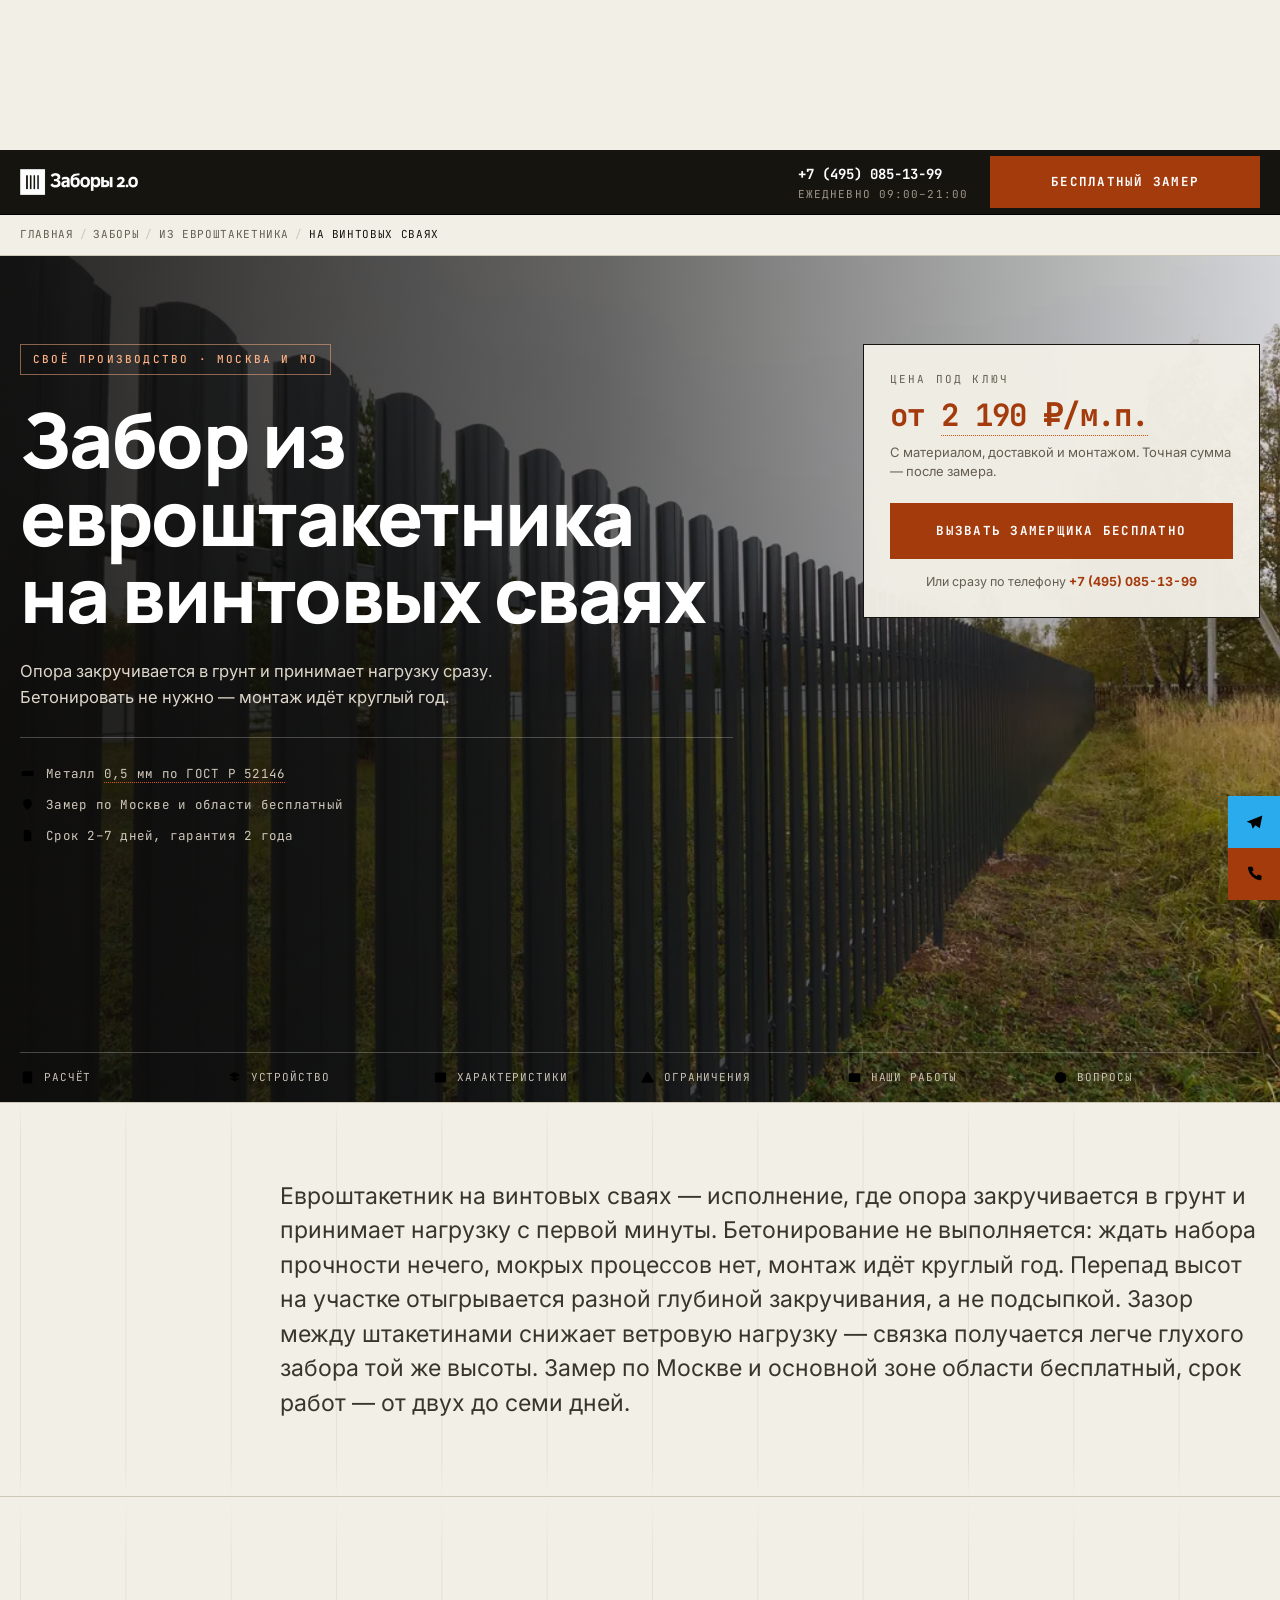
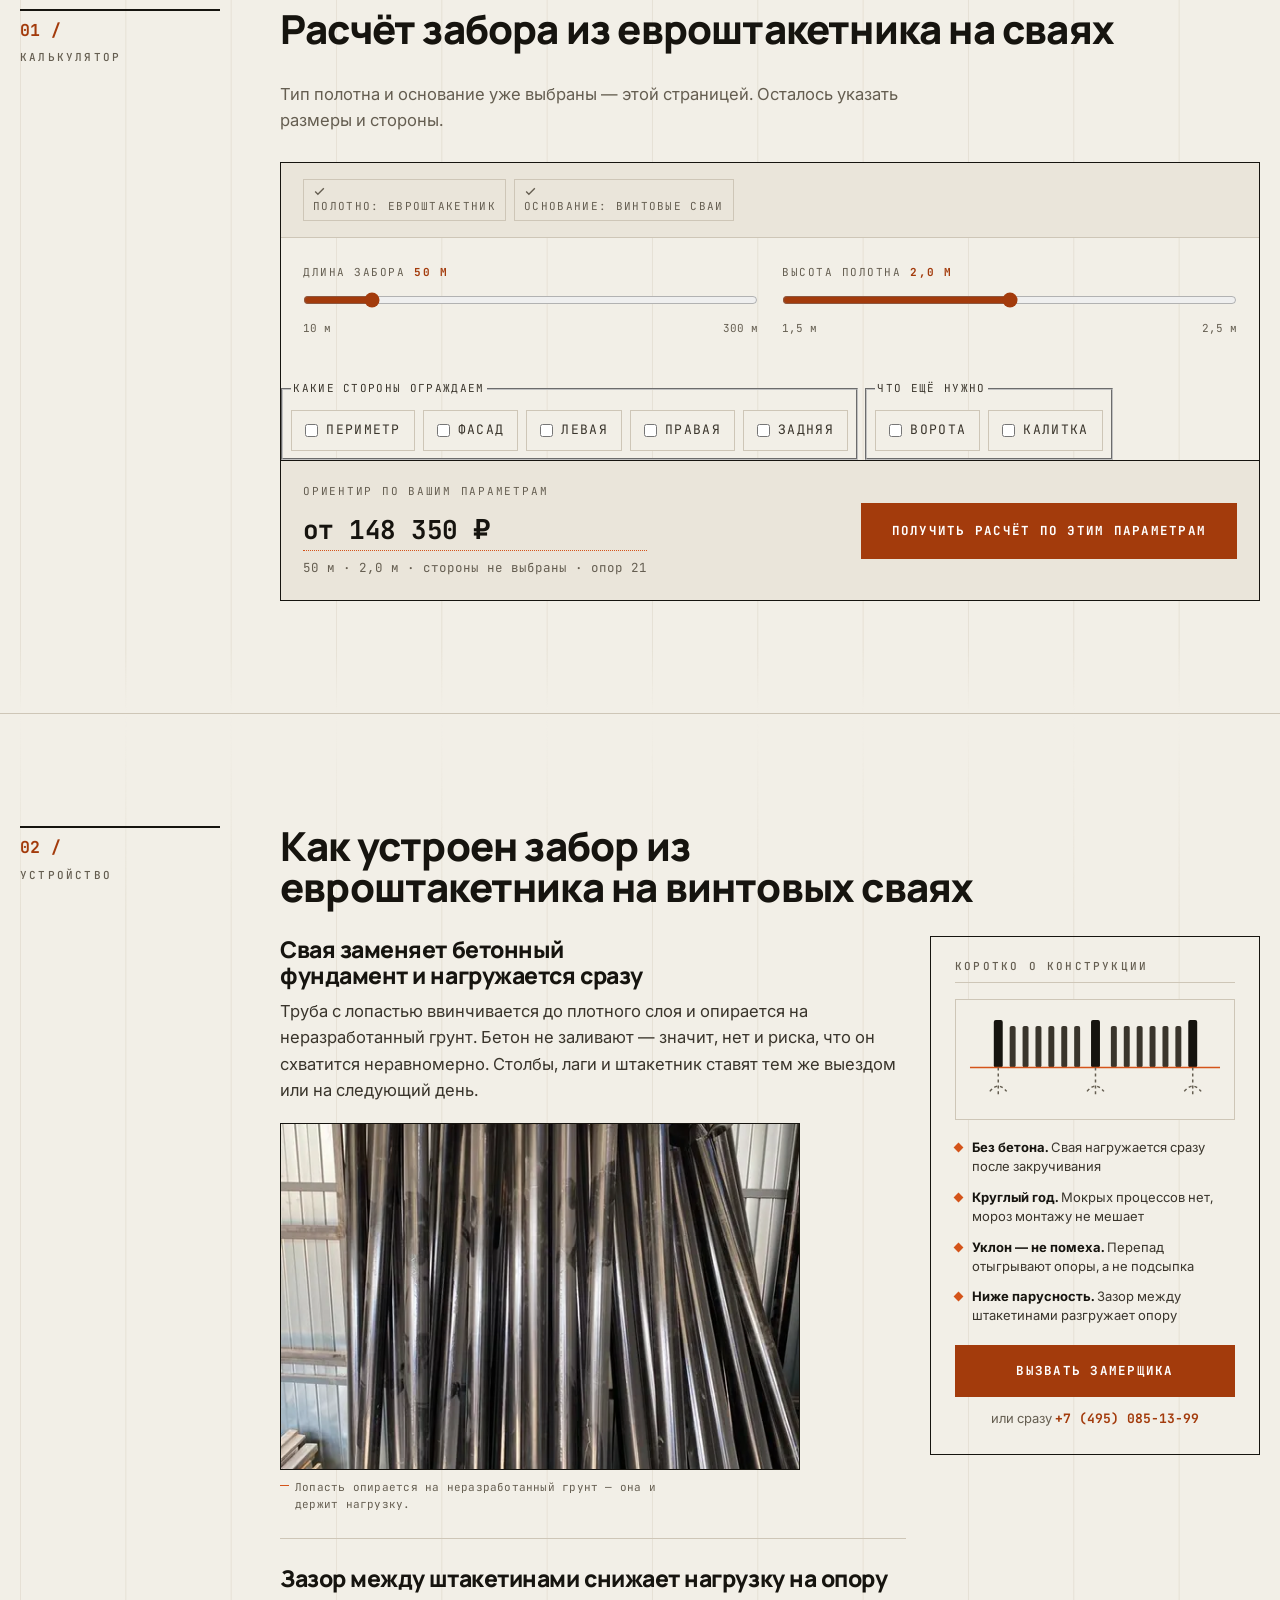
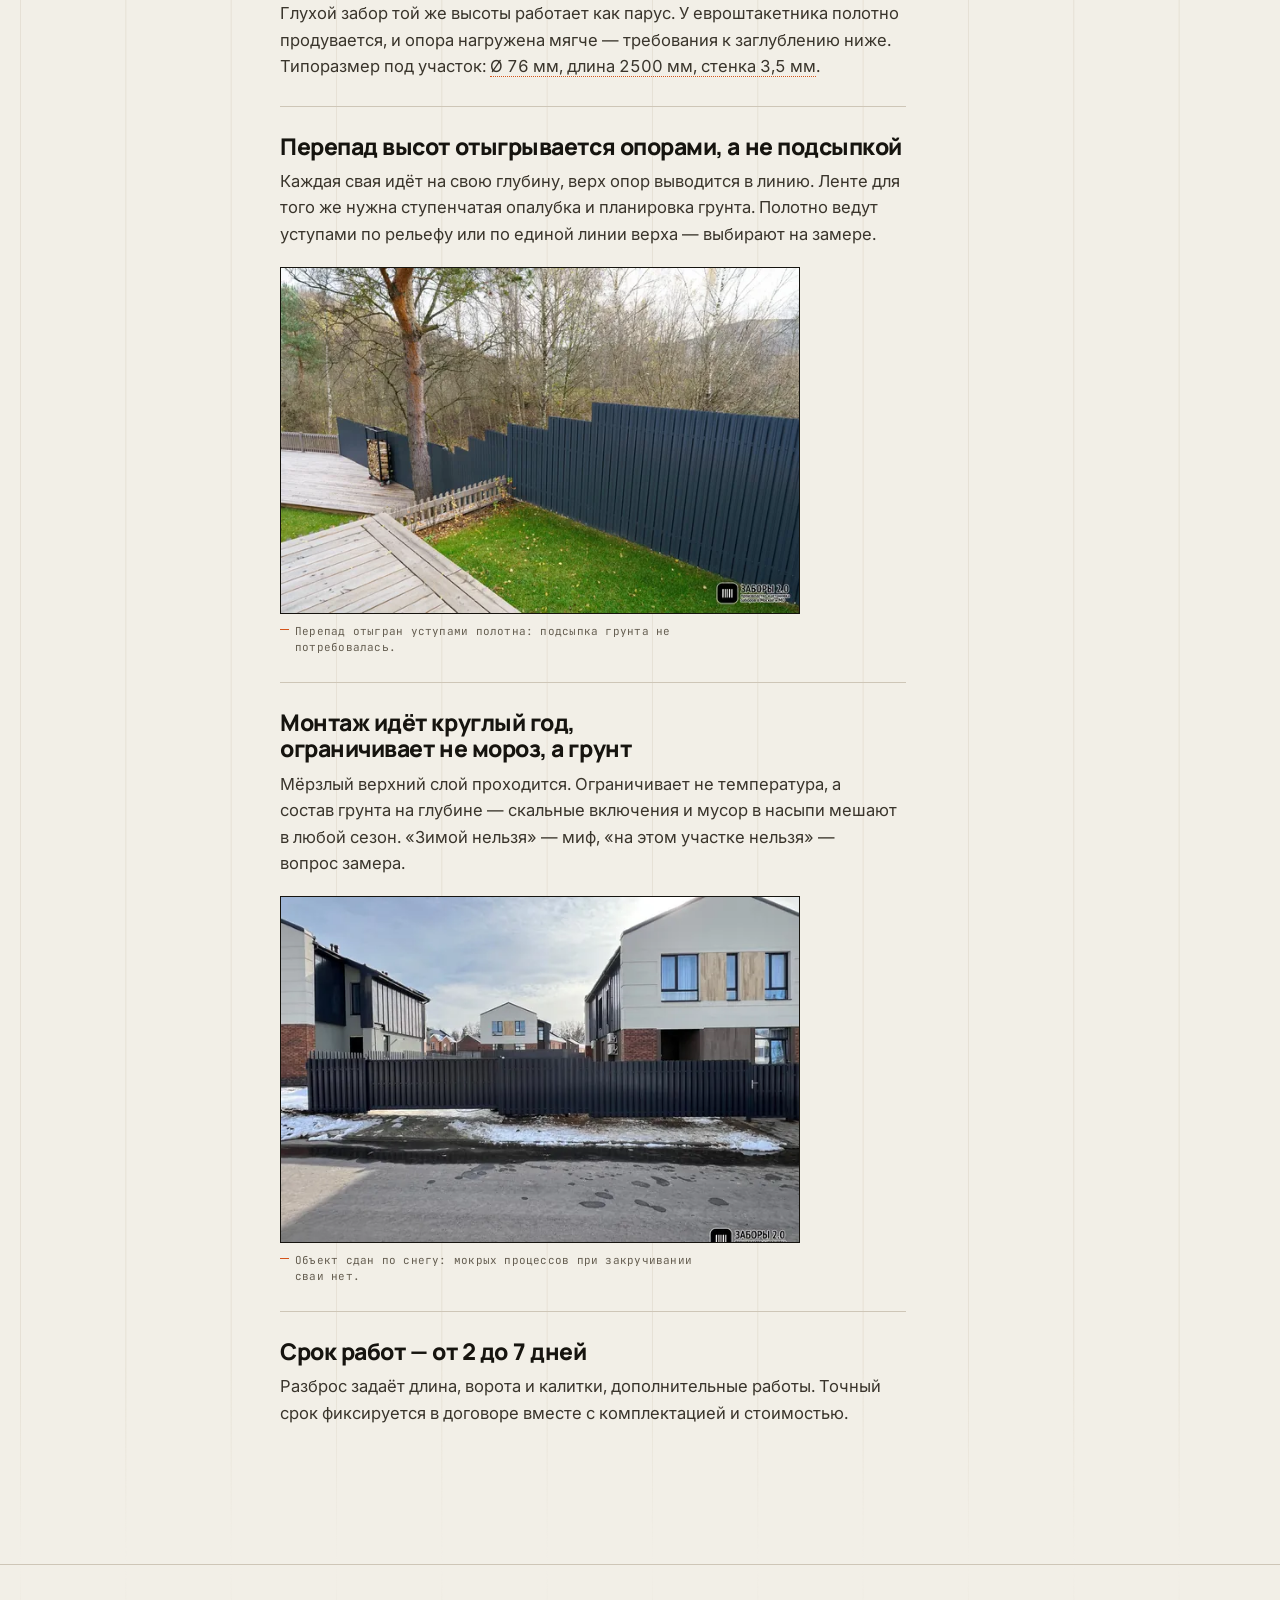
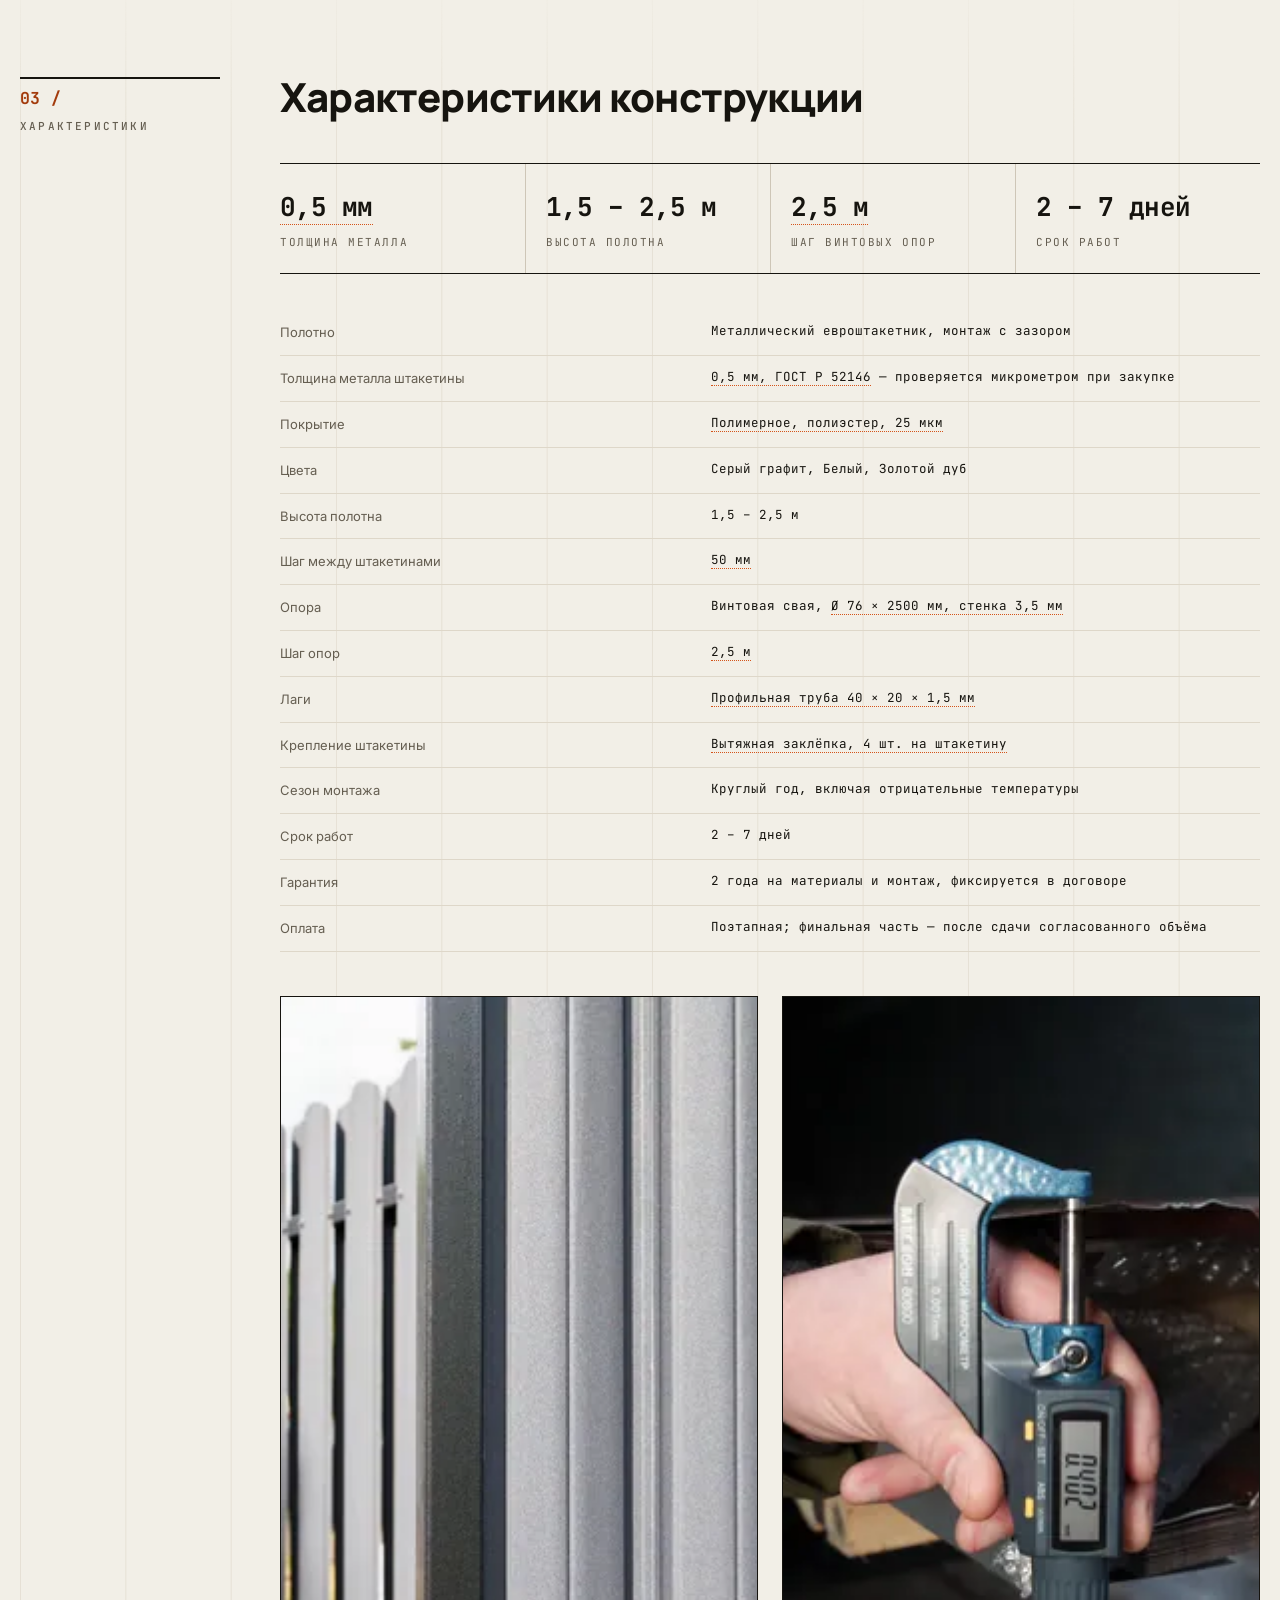
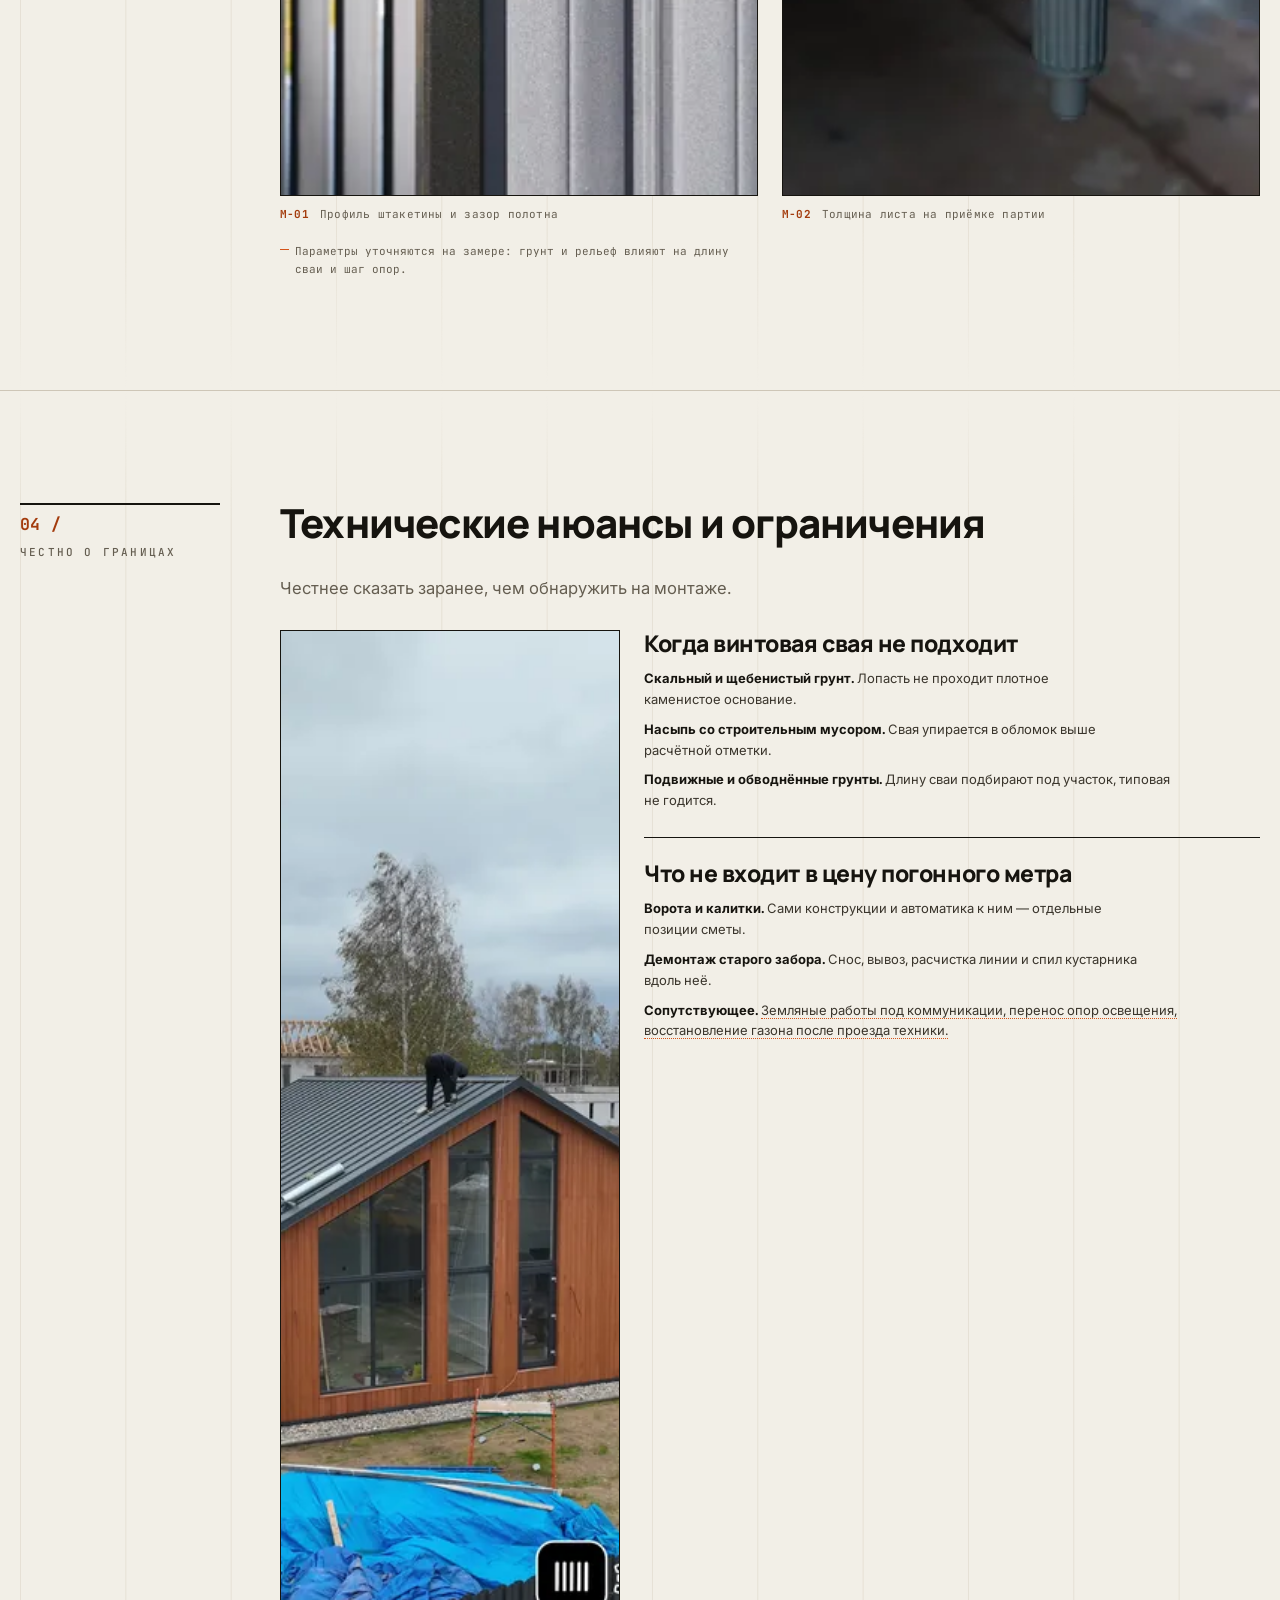
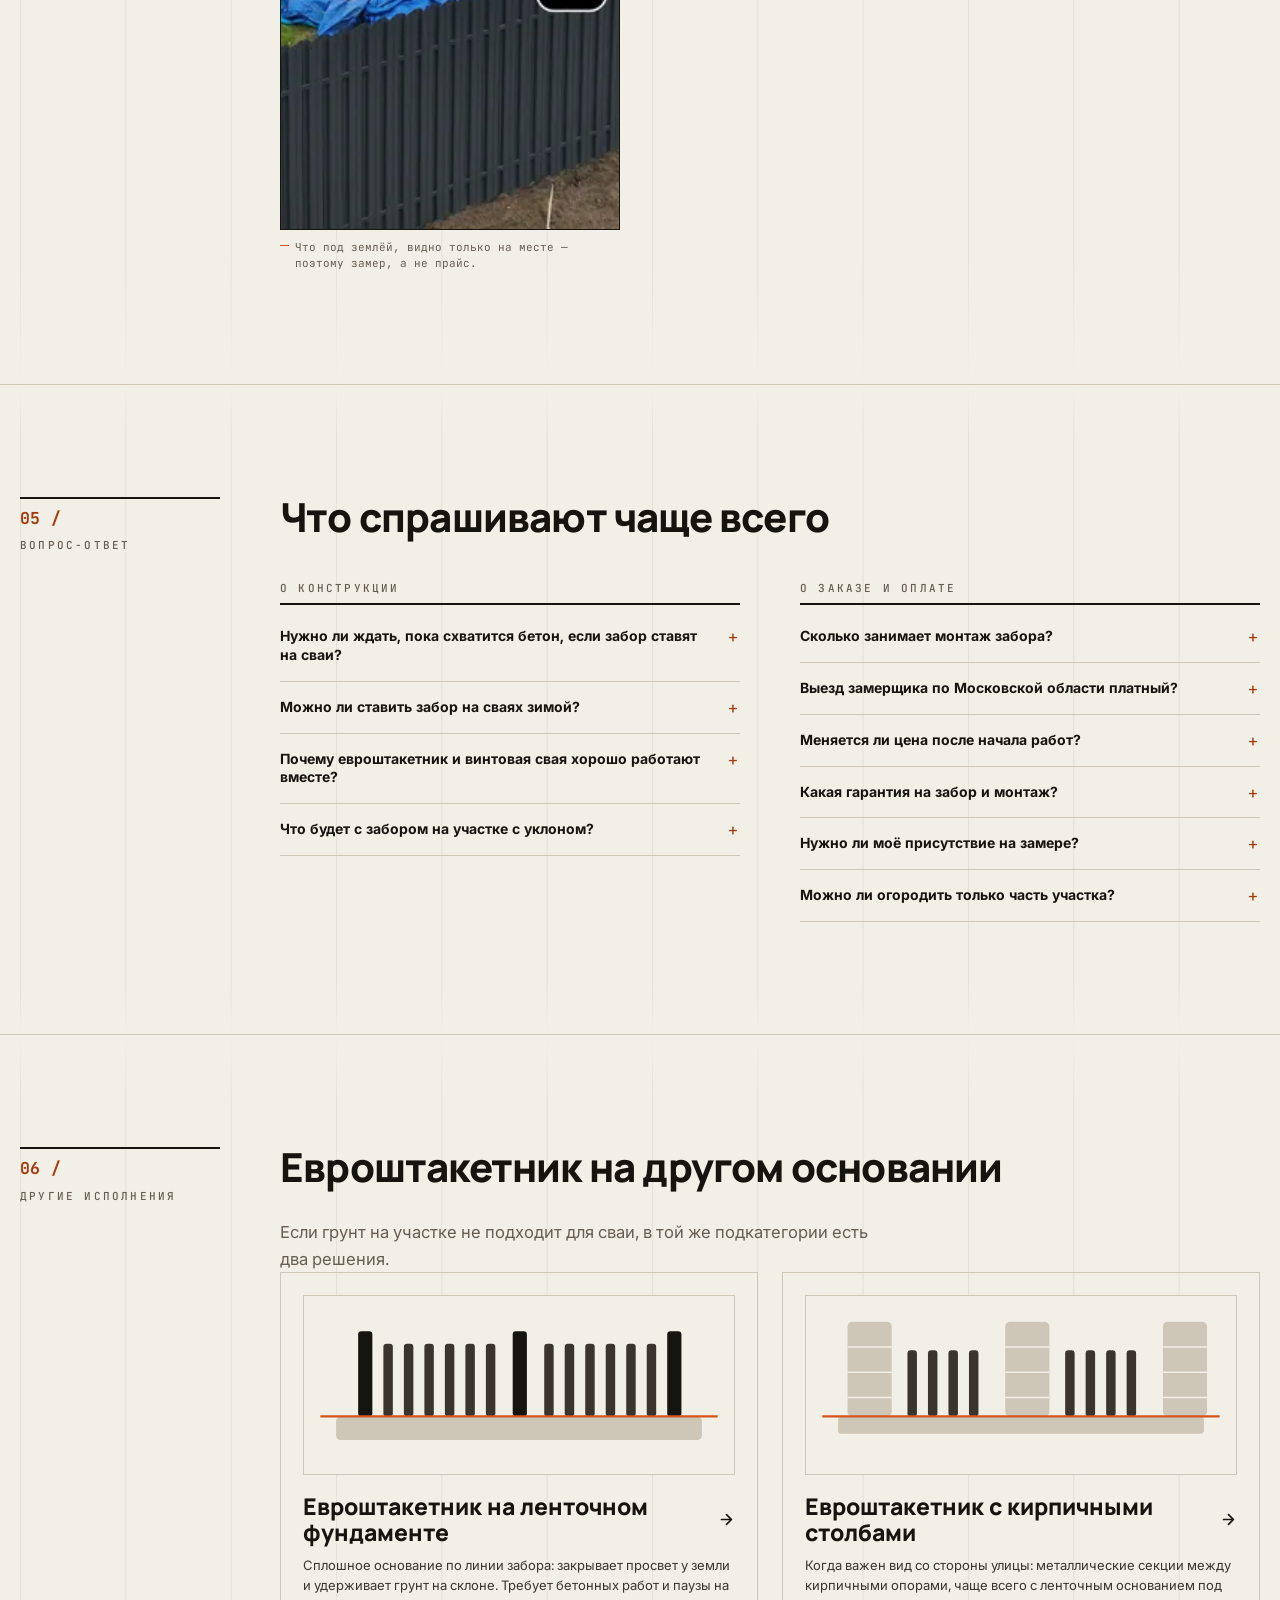
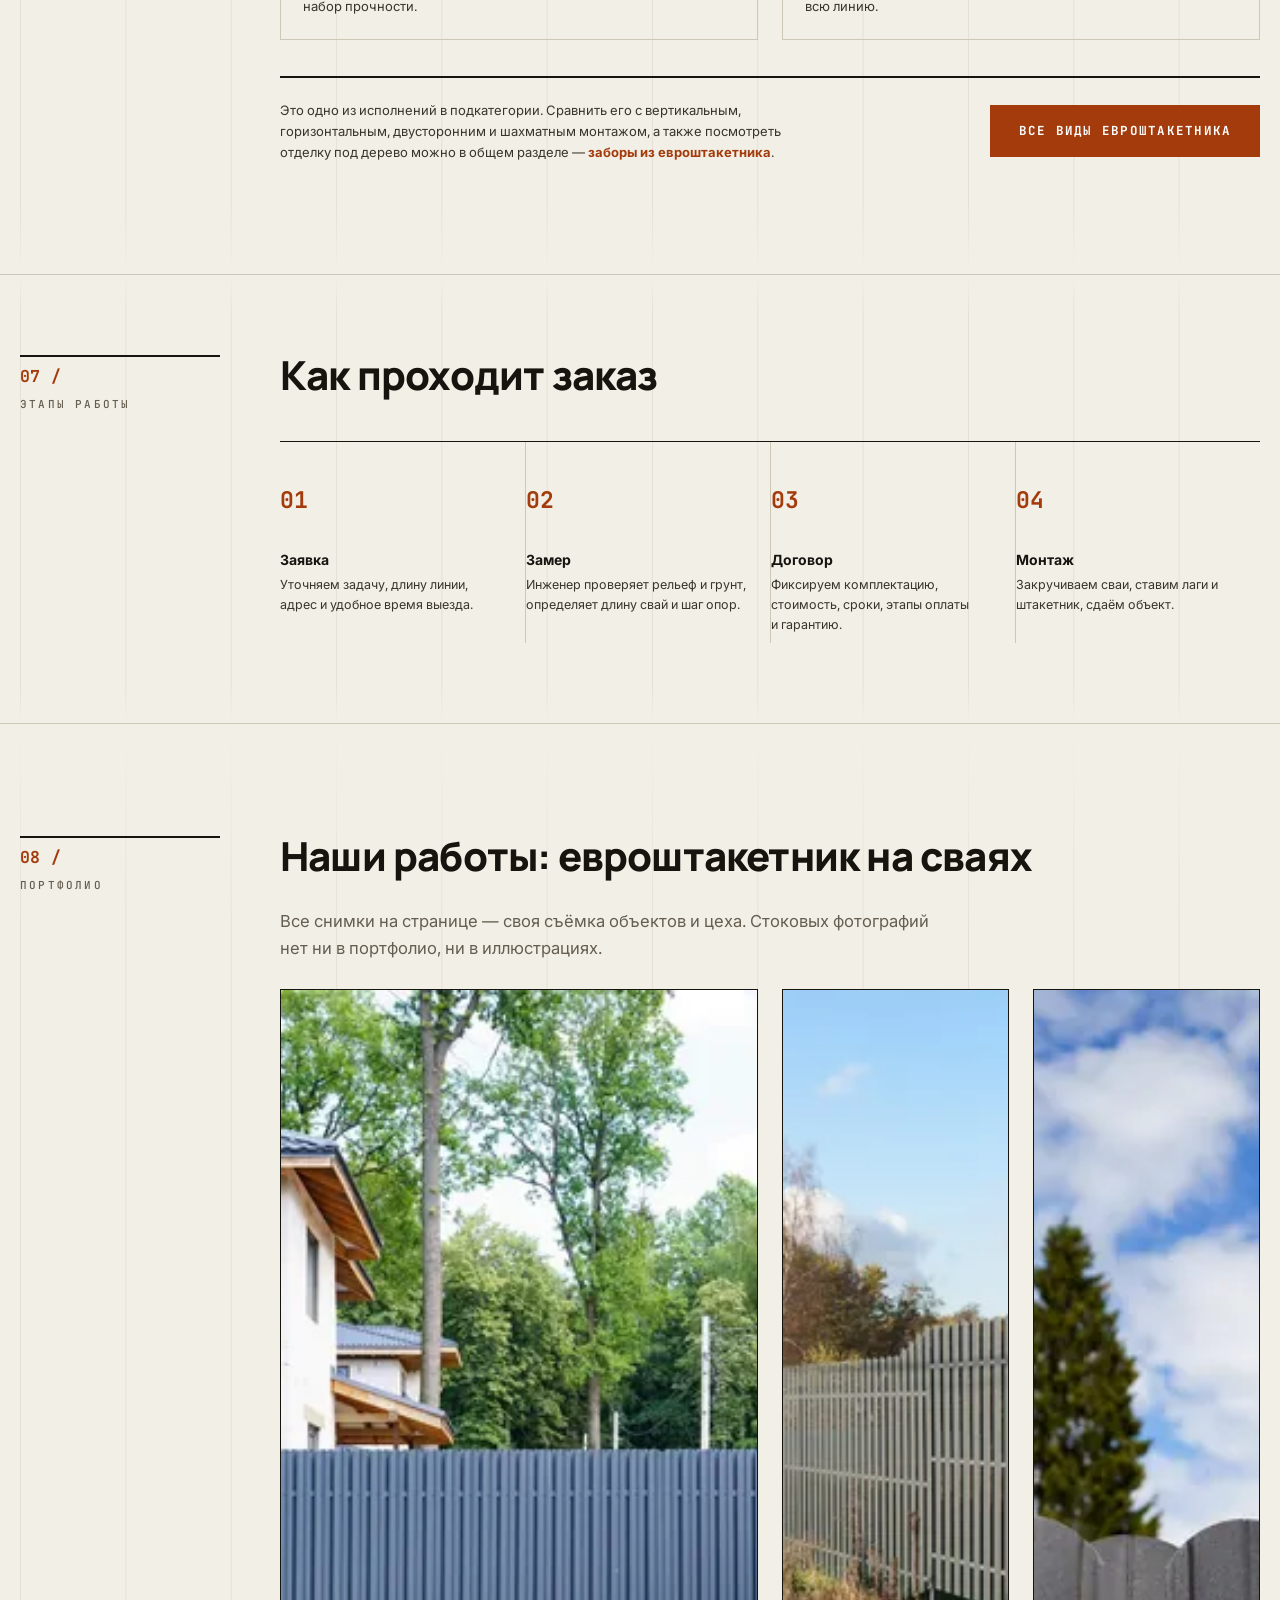
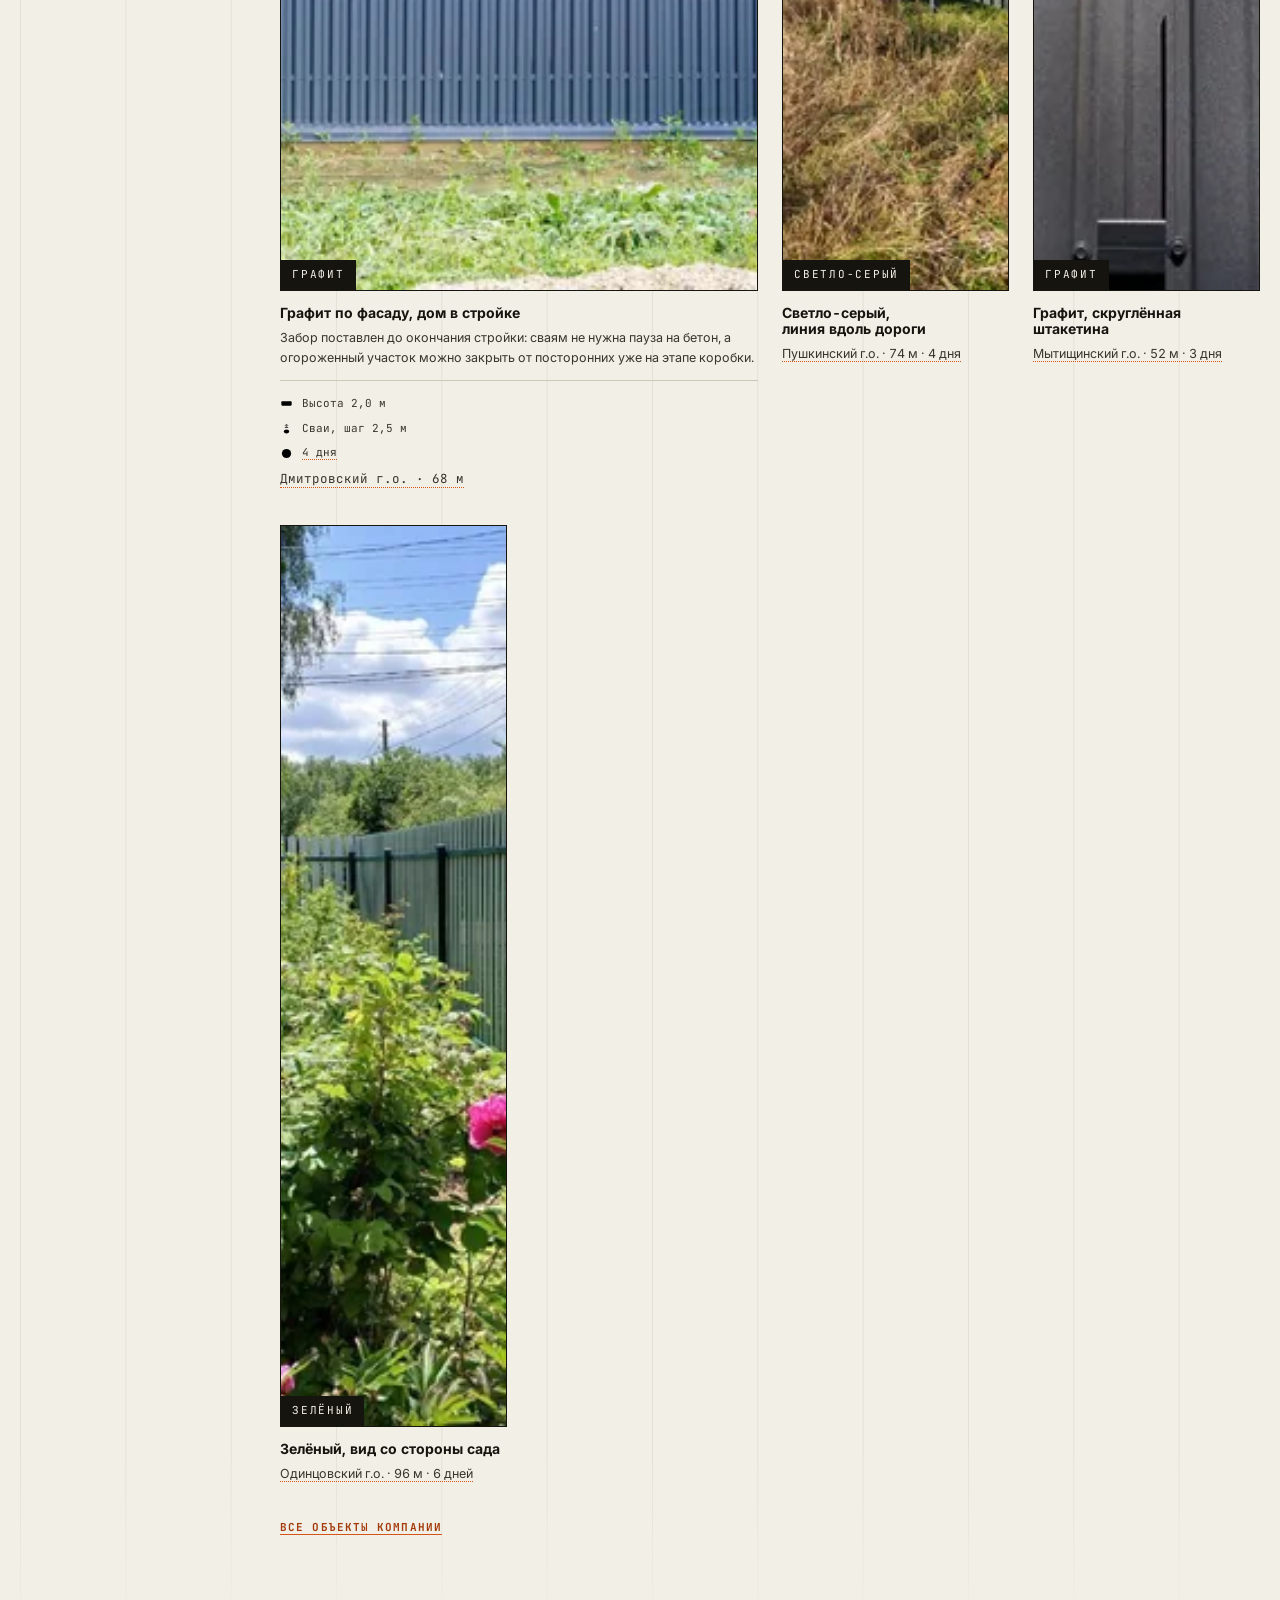
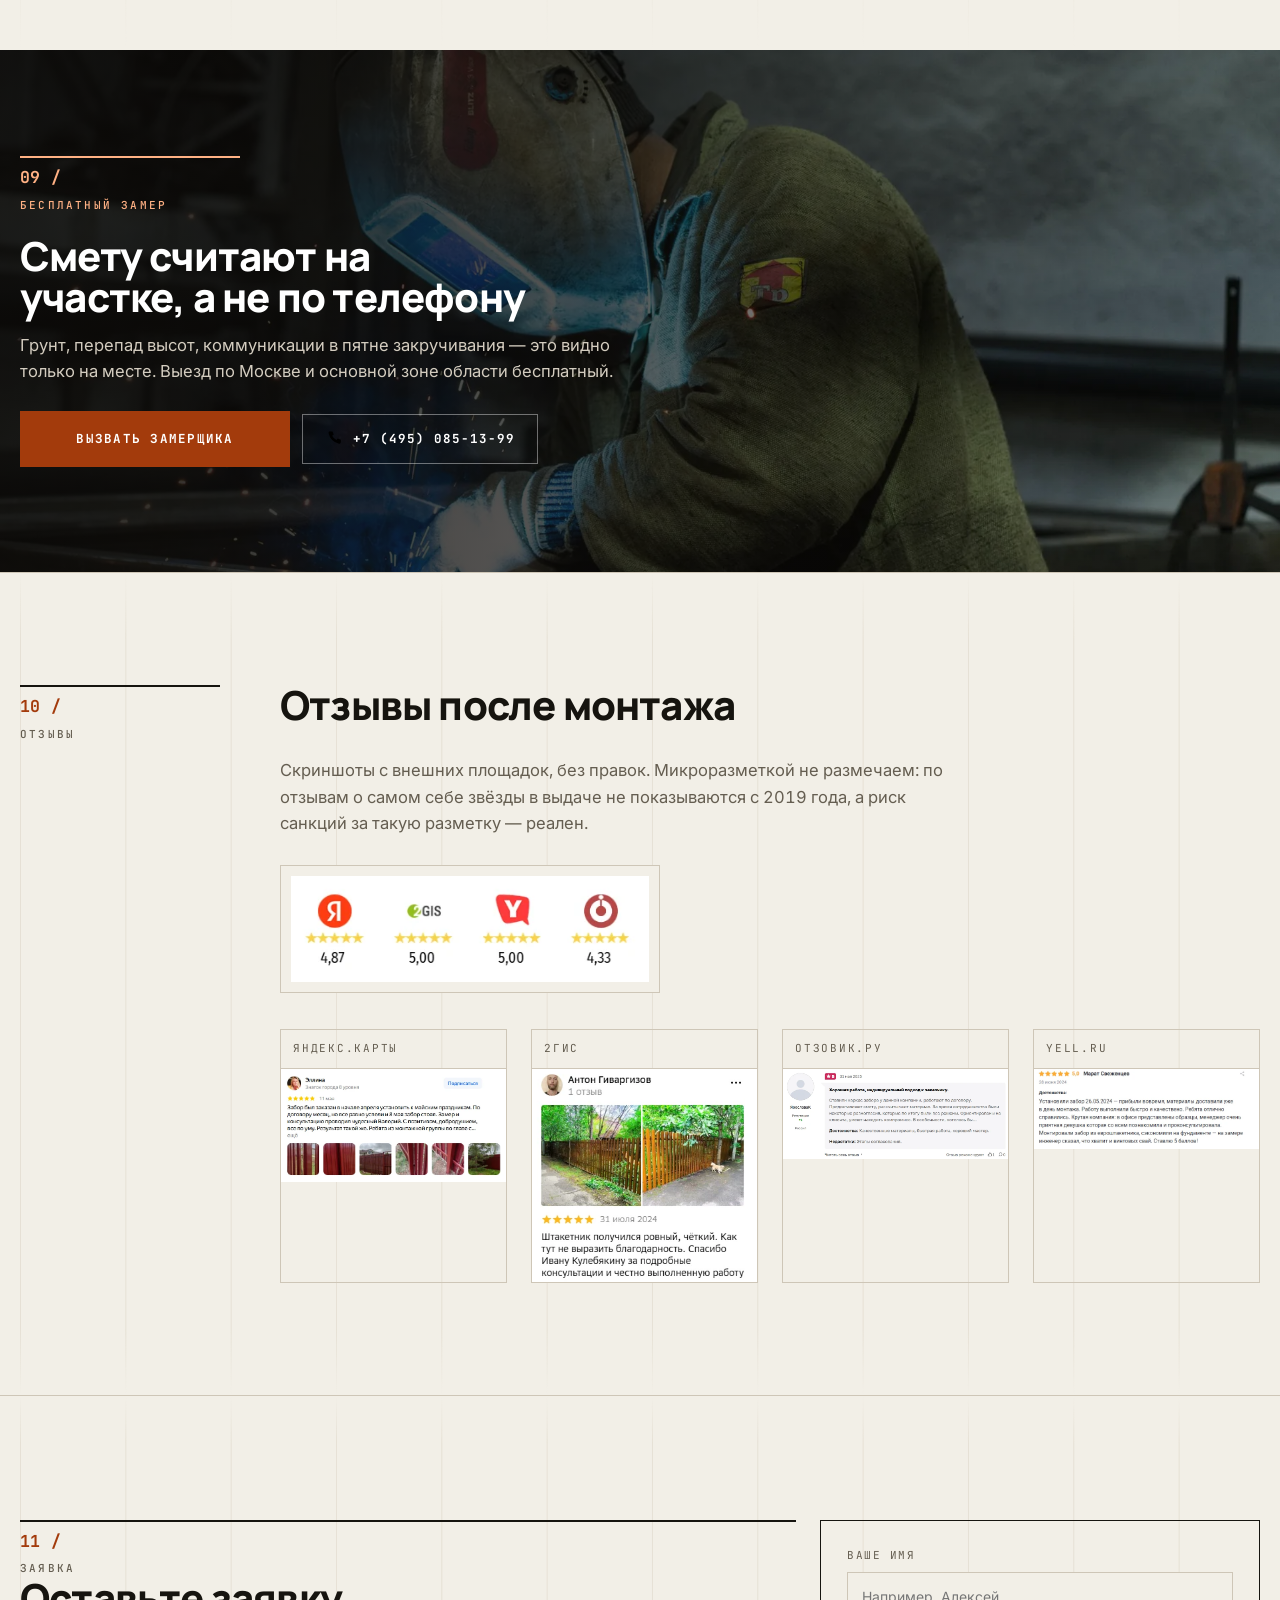
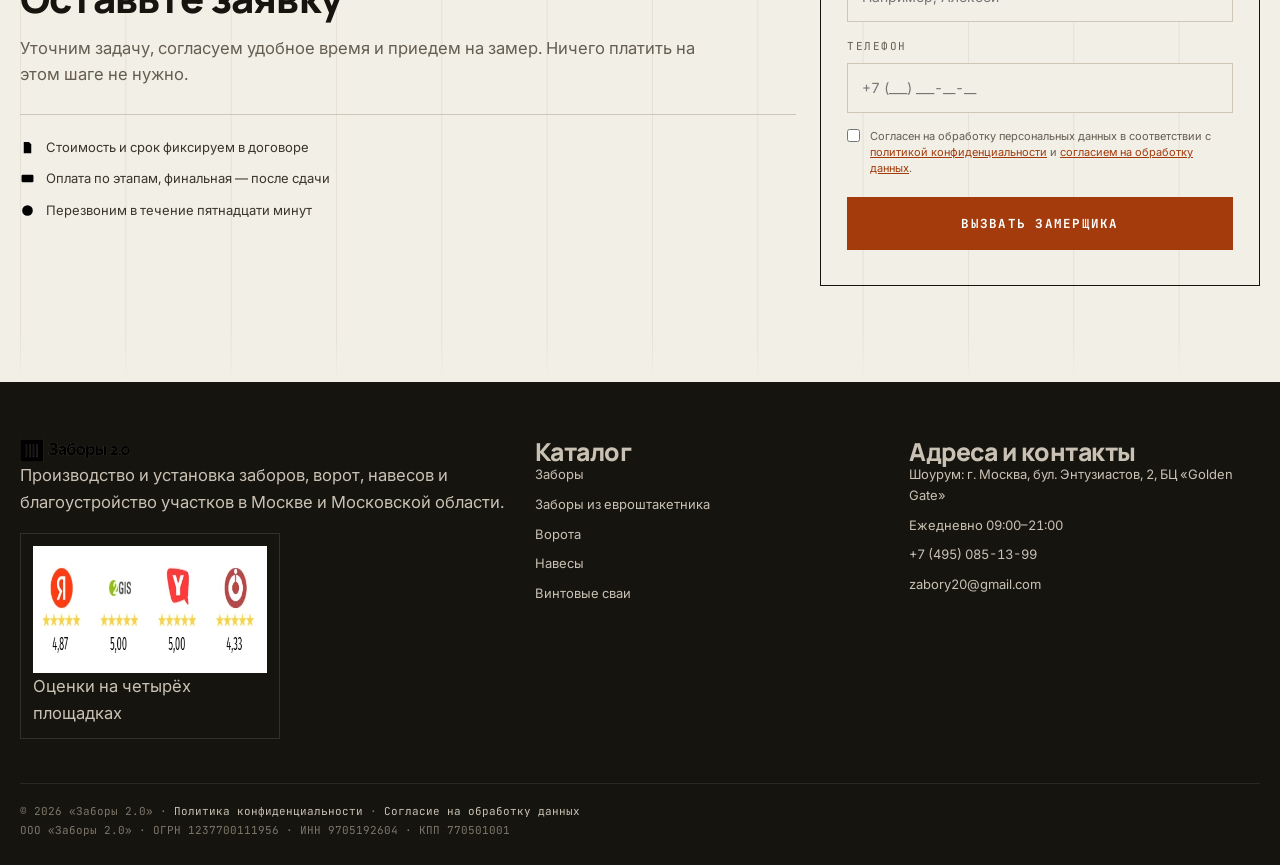
==== zabory/evroshtaketnik/na-vintovyh-svayah-cherteg/index.html @ 337eb3df "Три направления оформления вместо одного Разбор показал: страница чистая, но не спроектированная. Тр" ====
<!DOCTYPE html>
<html lang="ru">
<head>
<meta charset="utf-8"/>
<meta name="viewport" content="width=device-width, initial-scale=1.0"/>
<meta name="robots" content="noindex, nofollow"/>

<!-- Сигнальная когерентность: title / H1 / URL / первый абзац говорят об одном -->
<title>cherteg · Забор из евроштакетника на винтовых сваях под ключ в Москве и МО | Заборы 2.0</title>
<meta name="description" content="Забор из евроштакетника на винтовых сваях под ключ в Москве и Московской области: свая заменяет бетонный фундамент, монтаж круглый год, срок 2–7 дней. Бесплатный замер, гарантия 2 года в договоре."/>
<link rel="canonical" href="https://zabory20.ru/zabory/evroshtaketnik/na-vintovyh-svayah/"/>

<meta property="og:type" content="website"/>
<meta property="og:site_name" content="Заборы 2.0"/>
<meta property="og:locale" content="ru_RU"/>
<meta property="og:title" content="Забор из евроштакетника на винтовых сваях под ключ в Москве и МО"/>
<meta property="og:description" content="Свая заменяет бетонный фундамент: без мокрых процессов, без ожидания прочности, монтаж круглый год. Срок 2–7 дней, гарантия 2 года в договоре."/>
<meta property="og:url" content="https://zabory20.ru/zabory/evroshtaketnik/na-vintovyh-svayah/"/>
<meta property="og:image" content="https://zabory20.ru/img/evroshtaketnik-svai/og.jpg"/>
<meta property="og:image:width" content="1200"/>
<meta property="og:image:height" content="630"/>
<meta name="twitter:card" content="summary_large_image"/>

<link rel="icon" href="data:image/svg+xml,%3Csvg xmlns='http://www.w3.org/2000/svg' viewBox='0 0 32 32'%3E%3Crect width='32' height='32' rx='7' fill='%2317191c'/%3E%3Cg fill='%23e8621c'%3E%3Crect x='6' y='8' width='4' height='18' rx='1.4'/%3E%3Crect x='14' y='8' width='4' height='18' rx='1.4'/%3E%3Crect x='22' y='8' width='4' height='18' rx='1.4'/%3E%3C/g%3E%3C/svg%3E"/>

<link rel="preload" as="image" href="../../../img/evroshtaketnik-svai/hero-1800.webp" media="(min-width:1440px)"/>
<link rel="preload" as="image" href="../../../img/evroshtaketnik-svai/hero-1200.webp" media="(min-width:760px) and (max-width:1439px)"/>
<link rel="preload" as="image" href="../../../img/evroshtaketnik-svai/hero-800.webp" media="(max-width:759px)"/>
<link rel="preload" as="font" type="font/woff2" crossorigin href="../../../fonts/inter-var-cyrillic.woff2"/>
<link rel="preload" as="font" type="font/woff2" crossorigin href="../../../fonts/inter-var-latin.woff2"/>
<link rel="preload" as="font" type="font/woff2" crossorigin href="../../../fonts/manrope-var-cyrillic.woff2"/>
<link rel="preload" as="font" type="font/woff2" crossorigin href="../../../fonts/manrope-var-latin.woff2"/>
<link rel="preload" as="font" type="font/woff2" crossorigin href="../../../fonts/manrope-var-dopolnenie.woff2"/>

<script type="application/ld+json">
{
  "@context": "https://schema.org",
  "@type": "BreadcrumbList",
  "itemListElement": [
    { "@type": "ListItem", "position": 1, "name": "Главная", "item": "https://zabory20.ru/" },
    { "@type": "ListItem", "position": 2, "name": "Заборы", "item": "https://zabory20.ru/zabory/" },
    { "@type": "ListItem", "position": 3, "name": "Заборы из евроштакетника", "item": "https://zabory20.ru/zabory/evroshtaketnik/" },
    { "@type": "ListItem", "position": 4, "name": "На винтовых сваях", "item": "https://zabory20.ru/zabory/evroshtaketnik/na-vintovyh-svayah/" }
  ]
}
</script>

<script type="application/ld+json">
{
  "@context": "https://schema.org",
  "@type": "Service",
  "serviceType": "Монтаж забора из евроштакетника на винтовых сваях",
  "name": "Забор из евроштакетника на винтовых сваях под ключ",
  "description": "Производство и монтаж забора из металлического евроштакетника на винтовых сваях в Москве и Московской области. Свая заменяет бетонный фундамент, монтаж возможен круглый год.",
  "provider": {
    "@type": "Organization",
    "name": "ООО «Заборы 2.0»",
    "url": "https://zabory20.ru/",
    "telephone": "+7 (495) 085-13-99",
    "address": {
      "@type": "PostalAddress",
      "streetAddress": "бул. Энтузиастов, 2, БЦ «Golden Gate»",
      "addressLocality": "Москва",
      "addressCountry": "RU"
    }
  },
  "areaServed": [
    { "@type": "City", "name": "Москва" },
    { "@type": "AdministrativeArea", "name": "Московская область" }
  ]
}
</script>

<script type="application/ld+json">
{
  "@context": "https://schema.org",
  "@type": "FAQPage",
  "mainEntity": [
    { "@type": "Question", "name": "Нужно ли ждать, пока схватится бетон, если забор ставят на сваи?",
      "acceptedAnswer": { "@type": "Answer", "text": "Нет. Свая принимает нагрузку сразу после закручивания — бетонирование не выполняется, ждать набора прочности нечего. Столбы, лаги и штакетник монтируют в тот же выезд или на следующий день." } },
    { "@type": "Question", "name": "Можно ли ставить забор на сваях зимой?",
      "acceptedAnswer": { "@type": "Answer", "text": "Да. Закручивание сваи не требует мокрых процессов, поэтому работы идут и при отрицательной температуре. Мёрзлый слой грунта проходится, ограничением является не мороз, а состав грунта на глубине закручивания." } },
    { "@type": "Question", "name": "Почему евроштакетник и винтовая свая хорошо работают вместе?",
      "acceptedAnswer": { "@type": "Answer", "text": "Между штакетинами есть зазор, поэтому полотно продувается и ветровая нагрузка на опору заметно ниже, чем у глухого забора той же высоты. Опора работает в более лёгком режиме, а значит требования к её заглублению мягче." } },
    { "@type": "Question", "name": "Что будет с забором на участке с уклоном?",
      "acceptedAnswer": { "@type": "Answer", "text": "Свая закручивается на разную глубину, поэтому перепад отыгрывается опорами, а не подсыпкой и не ступенчатым бетонным основанием. Полотно ведут либо уступами по рельефу, либо по единой линии верха — вариант выбирают на замере." } },
    { "@type": "Question", "name": "Сколько занимает монтаж забора?",
      "acceptedAnswer": { "@type": "Answer", "text": "Обычно от 2 до 7 дней — срок зависит от длины, типа основания, ворот и дополнительных работ. Точный срок фиксируем после замера." } },
    { "@type": "Question", "name": "Меняется ли цена после начала работ?",
      "acceptedAnswer": { "@type": "Answer", "text": "После замера и согласования комплектации стоимость фиксируется в смете и договоре. Дополнительные работы выполняем только после согласования." } },
    { "@type": "Question", "name": "Какая гарантия на забор и монтаж?",
      "acceptedAnswer": { "@type": "Answer", "text": "Гарантия — 2 года на материалы и монтаж. Условия гарантии фиксируются в договоре." } },
    { "@type": "Question", "name": "Выезд замерщика по Московской области платный?",
      "acceptedAnswer": { "@type": "Answer", "text": "Замер по Москве и основной зоне выезда по Московской области — бесплатный. Для удалённых адресов условия согласуем заранее." } },
    { "@type": "Question", "name": "Нужно ли моё присутствие на замере?",
      "acceptedAnswer": { "@type": "Answer", "text": "Желательно: на месте решаются вопросы, которые по телефону не решить — где будут ворота и калитка, как вести полотно по уклону, где проходят коммуникации. Если приехать не получается, работаем по вашим отметкам и согласуем схему до начала работ." } },
    { "@type": "Question", "name": "Можно ли огородить только часть участка?",
      "acceptedAnswer": { "@type": "Answer", "text": "Да. Считается любая комбинация сторон — только фасад, фасад с одной боковой, любая часть периметра. Остальные стороны можно доделать позже: опоры и полотно те же, стык будет незаметен." } }
  ]
}
</script>

<style>/* ═══════════════════════════════════════════════════════════════════════
   НАПРАВЛЕНИЕ А — «ЧЕРТЁЖ»

   Страница как рабочий чертёж, доведённый до конца, а не намёком.

   Что здесь решено иначе, чем было:
   · Шесть ступеней кегля вместо тридцати четырёх. Подзаголовок 21 px
     против абзаца 16,5 — разница видна, а не угадывается по жирности.
   · Ноль скруглений и ноль подложек. Структуру держат волосяные линии,
     как на чертеже. Карточек нет ни одной.
   · Полей у листа два: маргиналия с номером и основное поле. Заголовки
     и содержимое стоят на РАЗНЫХ краях — глазу есть за что зацепиться.
   · Врезка прилипает к экрану, поэтому правая колонка не пустует.
   · Фон один на всю страницу. Разделяют не заливки, а линейки с номером.
   ═══════════════════════════════════════════════════════════════════ */

/* ── шрифты те же, что и были ─────────────────────────────────────── */
@font-face{font-family:Inter;font-style:normal;font-weight:400 800;font-display:swap;
  src:url('../../../fonts/inter-var-cyrillic.woff2') format('woff2');unicode-range:U+0301,U+0400-045F,U+0490-0491,U+04B0-04B1,U+2116}
@font-face{font-family:Inter;font-style:normal;font-weight:400 800;font-display:swap;
  src:url('../../../fonts/inter-var-latin.woff2') format('woff2');unicode-range:U+0000-00FF,U+0131,U+0152-0153,U+02BB-02BC,U+02C6,U+02DA,U+02DC,U+0304,U+0308,U+0329,U+2000-206F,U+20AC,U+2122,U+2191,U+2193,U+2212,U+2215,U+FEFF,U+FFFD}
@font-face{font-family:Inter;font-style:normal;font-weight:400 800;font-display:swap;
  src:url('../../../fonts/inter-var-dopolnenie.woff2') format('woff2');unicode-range:U+20BD}
@font-face{font-family:Manrope;font-style:normal;font-weight:700 800;font-display:swap;
  src:url('../../../fonts/manrope-var-cyrillic.woff2') format('woff2');unicode-range:U+0301,U+0400-045F,U+0490-0491,U+04B0-04B1,U+2116}
@font-face{font-family:Manrope;font-style:normal;font-weight:700 800;font-display:swap;
  src:url('../../../fonts/manrope-var-latin.woff2') format('woff2');unicode-range:U+0000-00FF,U+0131,U+0152-0153,U+02BB-02BC,U+02C6,U+02DA,U+02DC,U+0304,U+0308,U+0329,U+2000-206F,U+20AC,U+2122,U+2191,U+2193,U+2212,U+2215,U+FEFF,U+FFFD}
@font-face{font-family:Manrope;font-style:normal;font-weight:700 800;font-display:swap;
  src:url('../../../fonts/manrope-var-dopolnenie.woff2') format('woff2');unicode-range:U+20BD}
@font-face{font-family:'JetBrains Mono';font-style:normal;font-weight:400 700;font-display:swap;
  src:url('../../../fonts/jetbrainsmono-var-cyrillic.woff2') format('woff2');unicode-range:U+0301,U+0400-045F,U+0490-0491,U+04B0-04B1,U+2116}
@font-face{font-family:'JetBrains Mono';font-style:normal;font-weight:400 700;font-display:swap;
  src:url('../../../fonts/jetbrainsmono-var-latin.woff2') format('woff2');unicode-range:U+0000-00FF,U+0131,U+0152-0153,U+02BB-02BC,U+02C6,U+02DA,U+02DC,U+0304,U+0308,U+0329,U+2000-206F,U+20AC,U+2122,U+2191,U+2193,U+2212,U+2215,U+FEFF,U+FFFD}

:root{
  /* бумага и тушь: один тон на всю страницу */
  --paper:#f2efe7; --paper-2:#eae5da; --ink:#16140f; --ink-2:#3a352c;
  --muted:#655e51; --rule:#cec6b7; --rule-2:#ded7c9;
  --signal:#d4541a;            /* единственный цвет; только сигнал */
  --signal-ink:#a33b0c;        /* он же, когда несёт текст */
  --dark:#16140f;

  /* ШЕСТЬ ступеней кегля — вся страница набрана только ими */
  --t-display:clamp(40px,6.6vw,76px);
  --t-head:clamp(27px,3.4vw,40px);
  --t-sub:23px;                /* подзаголовок: 1,39 абзаца — разница видна */
  --t-body:16.5px;
  --t-note:13px;
  --t-mono:11px;

  --mono:'JetBrains Mono',ui-monospace,Consolas,monospace;
  --sans:Inter,system-ui,-apple-system,Segoe UI,Arial,sans-serif;
  --grot:Manrope,Inter,sans-serif;

  --container:1240px;
  --margin:200px;              /* маргиналия чертежа: там живут номера */
  --gutter:24px;
  --pad:112px;                 /* поле листа по вертикали */
  --step:28px;
  --header-h:64px;
}
@media (min-width:1700px){:root{--container:1420px;--margin:230px;--pad:128px}}
@media (min-width:2400px){:root{--container:1640px;--margin:260px;--pad:144px}
  body{font-size:16.5px}}

*,*::before,*::after{box-sizing:border-box}
*{margin:0}
html{-webkit-text-size-adjust:100%;scroll-behavior:smooth;scroll-padding-top:88px}
@media (prefers-reduced-motion:reduce){html{scroll-behavior:auto}
  *{animation:none!important;transition:none!important}}
body{overflow-x:clip}
body{font-family:var(--sans);background:var(--paper);color:var(--ink);
  font-size:var(--t-body);line-height:1.6;
  font-variant-numeric:tabular-nums;-webkit-font-smoothing:antialiased}
img,svg{display:block;max-width:100%}
a{color:inherit;text-decoration:none}
a:hover{text-decoration:underline;text-underline-offset:3px}
:focus-visible{outline:2px solid var(--signal-ink);outline-offset:3px}
h1,h2,h3{font-family:var(--grot);font-weight:800;line-height:1.02;
  letter-spacing:-.02em;text-wrap:balance}
p{text-wrap:pretty}

.wrap{width:min(100% - 40px,var(--container));margin-inline:auto}

/* ── ЛИСТ: маргиналия слева, основное поле справа ──────────────────── */
.section{position:relative;padding:72px 0;border-top:1px solid var(--rule)}
@media (min-width:1080px){.section{padding:var(--pad) 0}}
.section--white,.section--warm{background:none}   /* заливок нет вовсе */

/* Направляющие двенадцати колонок — теперь в полную силу, а не намёком */
.section::before{content:"";position:absolute;top:0;bottom:0;left:50%;
  width:min(100% - 40px,var(--container));transform:translateX(-50%);
  pointer-events:none;opacity:.6;
  background-image:linear-gradient(90deg,var(--rule-2) 0 1px,transparent 1px);
  background-size:calc((100% + var(--gutter)) / 12) 100%;
  -webkit-mask-image:linear-gradient(180deg,transparent,#000 8%,#000 92%,transparent);
  mask-image:linear-gradient(180deg,transparent,#000 8%,#000 92%,transparent)}
@media (max-width:1079px){.section::before{display:none}}
.section > .wrap{position:relative;z-index:1}

@media (min-width:1080px){
  .section > .wrap:not(.zay-grid){display:grid;
    grid-template-columns:var(--margin) minmax(0,1fr);
    column-gap:60px;align-items:start}
  .section > .wrap:not(.zay-grid) > *{grid-column:2}
  .section-head{display:contents}
  .section-head .kicker{grid-column:1;grid-row:1;position:sticky;top:96px}
  .section-head h2{grid-column:2;grid-row:1}
  .section-head p{grid-column:2;grid-row:2;margin-top:14px}
  /* что идёт во всю ширину листа, а не только по основному полю */
  .spec-grid,.figures,.cards--4,.diptih,.qa-cols,.table-scroll{grid-column:1 / -1}
}
.section-head h2{font-size:var(--t-head)}
.section-head p{color:var(--muted);font-size:var(--t-body);max-width:64ch}

/* Рубрика — как номер листа: моноширинный, в столбик, с линией */
.kicker{display:block;font-family:var(--mono);font-size:var(--t-mono);
  font-weight:500;letter-spacing:.2em;text-transform:uppercase;color:var(--muted);
  padding-top:6px;border-top:2px solid var(--ink)}
.kicker::before{content:attr(data-no);display:block;color:var(--signal-ink);
  font-size:16.5px;letter-spacing:.02em;margin-bottom:6px;font-weight:700}
@media (max-width:1079px){.kicker{margin-bottom:16px;max-width:200px}}

/* ── ШАПКА САЙТА ───────────────────────────────────────────────────── */
.site-header{position:sticky;top:0;z-index:50;background:var(--ink);color:#f2efe7;
  border-bottom:1px solid #000}
.header-row{display:flex;align-items:center;justify-content:space-between;
  gap:20px;min-height:var(--header-h)}
.logo-img{width:118px;height:auto}
.header-right{display:flex;align-items:center;gap:22px}
.header-phone{font-family:var(--mono);font-weight:700;font-size:14px;color:#fff}
.header-hours{display:block;font-family:var(--mono);font-size:11px;
  letter-spacing:.1em;text-transform:uppercase;color:#9d968a;font-weight:400}
@media (max-width:719px){.header-hours{display:none}}

.crumbs{background:var(--paper);border-bottom:1px solid var(--rule);
  font-family:var(--mono);font-size:var(--t-mono);letter-spacing:.06em;
  text-transform:uppercase}
.crumbs ol{list-style:none;padding:11px 0;margin:0;display:flex;flex-wrap:wrap;gap:6px}
.crumbs li+li::before{content:"/";margin-right:6px;color:var(--rule)}
.crumbs a{color:var(--muted)}
.crumbs [aria-current]{color:var(--ink)}

/* ── ШАПКА СТРАНИЦЫ: фотографию видно, а не хоронят ────────────────── */
.hero{position:relative;color:#fff;background:#16140f;
  background-image:
    linear-gradient(92deg,rgba(12,10,8,.88) 0%,rgba(12,10,8,.62) 46%,rgba(12,10,8,.12) 100%),
    url('../../../img/evroshtaketnik-svai/hero-1200.webp');
  background-size:cover;background-position:center;padding:56px 0 0}
@media (max-width:759px){.hero{background-image:
  linear-gradient(180deg,rgba(12,10,8,.8) 0%,rgba(12,10,8,.9) 60%,rgba(12,10,8,.95) 100%),
  url('../../../img/evroshtaketnik-svai/hero-800.webp')}}
@media (min-width:1440px){.hero{background-image:
  linear-gradient(92deg,rgba(12,10,8,.88) 0%,rgba(12,10,8,.62) 46%,rgba(12,10,8,.12) 100%),
  url('../../../img/evroshtaketnik-svai/hero-1800.webp')}}
@media (min-width:1080px){.hero{padding:88px 0 0;min-height:min(94svh,980px);
  display:grid;align-content:space-between}}
.hero-grid{display:grid;gap:40px var(--gutter)}
@media (min-width:1080px){.hero-grid.g12{grid-template-columns:repeat(12,minmax(0,1fr));
  align-items:start}
  .hero-grid > *:first-child{grid-column:span 7}
  .hero-grid > aside{grid-column:span 4 / -1}}
h1{font-size:var(--t-display);margin-bottom:24px}
.hero .lead{font-size:16.5px;color:#ddd6c9;max-width:52ch}

.eyebrow{display:inline-block;font-family:var(--mono);font-size:var(--t-mono);
  font-weight:500;letter-spacing:.2em;text-transform:uppercase;color:#ffb184;
  border:1px solid rgba(255,177,132,.5);padding:6px 12px;margin-bottom:26px}

/* Ключевые данные шапки — как строка спецификации, с выносными линиями */
.hero-facts{list-style:none;padding:26px 0 0;margin-top:26px;
  border-top:1px solid rgba(255,255,255,.24);display:grid;gap:11px}
.hero-facts li{display:flex;align-items:center;gap:11px;
  font-family:var(--mono);font-size:12.5px;color:#cfc7ba;letter-spacing:.02em}
.hero-facts .ic{width:15px;height:15px;color:#ffb184;flex:none}

/* Карточка цены — не карточка, а табличка на чертеже */
.price-card{background:rgba(242,239,231,.97);color:var(--ink);padding:26px;
  border:1px solid var(--ink)}
.price-card .label{display:block;font-family:var(--mono);font-size:var(--t-mono);
  letter-spacing:.2em;text-transform:uppercase;color:var(--muted);margin-bottom:12px}
.price-card .value{font-family:var(--mono);font-size:clamp(26px,2.4vw,34px);
  font-weight:700;display:block;letter-spacing:-.03em;line-height:1}
.price-card .note{font-size:var(--t-note);color:var(--muted);
  margin:12px 0 22px;line-height:1.45}
.price-card .sub{display:block;margin-top:14px;text-align:center;
  font-size:12.5px;color:var(--muted);line-height:1.5}
.price-card .sub a{color:var(--signal-ink);font-weight:700;white-space:nowrap}
.price-card hr{border:0;border-top:1px solid var(--rule);margin:20px 0}

/* ── БЫСТРЫЕ ССЫЛКИ: как перечень листов ──────────────────────────── */
.jump-wrap{margin-top:44px}
.jump{display:grid;grid-template-columns:repeat(2,minmax(0,1fr));
  border-top:1px solid rgba(255,255,255,.24)}
@media (min-width:640px){.jump{grid-template-columns:repeat(3,minmax(0,1fr))}}
@media (min-width:1180px){.jump{grid-template-columns:repeat(6,minmax(0,1fr))}}
.jump a{display:flex;align-items:center;gap:9px;padding:17px 0;color:#c9c1b4;
  font-family:var(--mono);font-size:11px;letter-spacing:.08em;
  text-transform:uppercase;line-height:1.3}
.jump a:hover{color:#fff;text-decoration:none}
.jump .ic{width:15px;height:15px;color:#8b8377;flex:none}
.jump a:hover .ic{color:var(--signal)}

/* ── КНОПКИ: прямоугольник, без скруглений ────────────────────────── */
.btn{display:inline-flex;align-items:center;justify-content:center;gap:9px;
  font-family:var(--mono);font-size:12.5px;font-weight:700;letter-spacing:.1em;
  text-transform:uppercase;padding:15px 26px;border:1px solid var(--signal-ink);
  background:var(--signal-ink);color:#fff;cursor:pointer;transition:background .15s}
.btn:hover{background:#8a300a;text-decoration:none;color:#fff}
.btn:not(.btn--block){min-width:270px}
.btn--lg{padding:17px 30px}
/* у кнопки в шапке две надписи: длинная и короткая. Показывается одна */
.cta-short{display:none}
@media (max-width:559px){.cta-long{display:none}.cta-short{display:inline}
  .btn{padding:13px 18px}}
.btn--block{display:flex;width:100%}
/* второстепенное действие — контур, не заливка */
.band-phone,.crumbs .btn--ghost{border:1px solid rgba(255,255,255,.4)}

/* ── ВВОДНЫЙ АБЗАЦ: короткий лист, поля вдвое меньше ──────────────── */
.opening{padding:56px 0}
@media (min-width:1080px){.opening{padding:76px 0}}
.opening-text{font-size:23px;line-height:1.5;max-width:60ch;color:var(--ink-2)}

/* ── КАЛЬКУЛЯТОР ──────────────────────────────────────────────────── */
.calc{border:1px solid var(--ink);padding:0;margin-top:var(--step)}
.calc-locked{display:flex;flex-wrap:wrap;gap:8px;padding:16px 22px;
  border-bottom:1px solid var(--rule);background:var(--paper-2)}
.calc-choice{font-family:var(--mono);font-size:var(--t-mono);letter-spacing:.12em;
  text-transform:uppercase;color:var(--ink-2);display:inline-flex;gap:7px}
.calc-grid{display:grid;gap:26px var(--gutter);padding:26px 22px}
@media (min-width:820px){.calc-grid{grid-template-columns:1fr 1fr}}
.calc-grid .label,.calc-grid .lbl{font-family:var(--mono);font-size:var(--t-mono);
  letter-spacing:.12em;text-transform:uppercase;color:var(--muted)}
.val,.value{font-family:var(--mono);font-weight:700;color:var(--signal-ink)}
.scale{display:flex;justify-content:space-between;font-family:var(--mono);
  font-size:11px;color:var(--muted);margin-top:5px}
.checks{display:flex;flex-wrap:wrap;gap:8px;margin-top:9px}
.check{display:inline-flex;align-items:center;gap:8px;border:1px solid var(--rule);
  padding:9px 13px;font-size:var(--t-note);cursor:pointer;background:var(--paper)}
.check:hover{border-color:var(--ink)}
.calc-out{display:flex;flex-wrap:wrap;gap:18px;align-items:center;
  justify-content:space-between;padding:22px;border-top:1px solid var(--ink);
  background:var(--paper-2)}
.calc-sum .lbl{display:block;font-family:var(--mono);font-size:var(--t-mono);
  letter-spacing:.16em;text-transform:uppercase;color:var(--muted);margin-bottom:8px}
.calc-sum .price{font-family:var(--mono);font-size:26px;font-weight:700;
  display:block;letter-spacing:-.02em}
.calc-sum .conf{display:block;font-family:var(--mono);font-size:12.5px;
  color:var(--muted);margin-top:7px}
input[type=range]{width:100%;accent-color:var(--signal-ink)}

/* ── УСТРОЙСТВО: пункты листа, разделённые линейками ──────────────── */
.prose-grid{display:grid;gap:48px var(--gutter);margin-top:var(--step)}
@media (min-width:1080px){.prose-grid.g12{grid-template-columns:minmax(0,1fr) 330px;
  align-items:start}}
.chunk{padding:26px 0;border-top:1px solid var(--rule)}
.chunk:first-of-type{border-top:0;padding-top:0}
.chunk h3{font-size:var(--t-sub);margin-bottom:9px;line-height:1.15}
.chunk p{color:var(--ink-2);max-width:68ch}
.ibox{display:none}                       /* иконки убраны: на чертеже их нет */
.chunk::before{content:"";display:none}

/* Фотографии одной ширины и в рамке, подпись — выноской */
.chunk-photo{margin-top:20px;max-width:520px}
.chunk-photo img{width:100%;height:auto;border:1px solid var(--ink);
  aspect-ratio:3/2;object-fit:cover}
.chunk-photo--uzkiy{max-width:520px}
.chunk-photo--uzkiy img{aspect-ratio:3/2}
.chunk-photo figcaption{margin-top:9px;padding-left:15px;position:relative;
  font-family:var(--mono);font-size:11px;line-height:1.5;color:var(--muted);
  letter-spacing:.02em;max-width:60ch}
.chunk-photo figcaption::before{content:"";position:absolute;left:0;top:.55em;
  width:9px;height:1px;background:var(--signal)}

/* Врезка прилипает — правая колонка больше не пустует */
.aside{border:1px solid var(--ink);padding:24px}
@media (min-width:1080px){.aside{position:sticky;top:96px}}
.aside h3{font-family:var(--mono);font-size:var(--t-mono);font-weight:500;
  letter-spacing:.2em;text-transform:uppercase;color:var(--muted);
  margin-bottom:16px;padding-bottom:10px;border-bottom:1px solid var(--rule)}
.aside ul{list-style:none;padding:0;display:grid;gap:12px;margin:18px 0 20px}
.aside li{display:flex;gap:10px;font-size:var(--t-note);line-height:1.45;
  color:var(--ink-2)}
.aside li b{color:var(--ink)}
.tick{flex:none;width:7px;height:7px;margin-top:6px;background:var(--signal);
  transform:rotate(45deg)}
.aside .tel{display:block;margin-top:11px;text-align:center;font-size:var(--t-note);
  color:var(--muted)}
.aside .tel a{color:var(--signal-ink);font-weight:700;font-family:var(--mono)}
.diag{width:100%;height:auto;border:1px solid var(--rule);background:var(--paper);
  padding:10px}
.d-slat{fill:var(--ink-2)}.d-post{fill:var(--ink)}
.d-ground{stroke:var(--signal);stroke-width:1.5}
.d-under{stroke:var(--muted);stroke-width:1.5;fill:none;stroke-dasharray:3 3}
.d-fill{fill:var(--rule)}.d-brick{fill:var(--rule)}
.d-line{stroke:var(--paper);stroke-width:1}

/* ── ХАРАКТЕРИСТИКИ: табло и спецификация ─────────────────────────── */
.figures{display:grid;gap:0;margin-top:var(--step);
  border-top:1px solid var(--ink);border-bottom:1px solid var(--ink)}
@media (min-width:760px){.figures{grid-template-columns:repeat(4,1fr)}}
.figure{display:flex;gap:12px;padding:22px 20px 22px 0;align-items:baseline}
@media (min-width:760px){.figure+.figure{border-left:1px solid var(--rule);
  padding-left:20px}}
.figure .ic{display:none}
.figure .n{display:block;font-family:var(--mono);font-size:26px;font-weight:700;
  letter-spacing:-.02em}
.figure .t{display:block;font-family:var(--mono);font-size:11px;letter-spacing:.14em;
  text-transform:uppercase;color:var(--muted);margin-top:6px}

.spec-grid{display:grid;gap:0 44px;margin-top:36px}
@media (min-width:900px){.spec-grid{grid-template-columns:1fr 1fr}}
table{width:100%;border-collapse:collapse;font-size:var(--t-note)}
th,td{text-align:left;vertical-align:top;padding:12px 0;
  border-bottom:1px solid var(--rule-2)}
th{font-weight:400;color:var(--muted);width:44%;padding-right:18px}
td{font-family:var(--mono);font-size:12.5px;line-height:1.5;color:var(--ink)}
.spec-note{margin-top:20px;font-family:var(--mono);font-size:11px;color:var(--muted);
  max-width:64ch;padding-left:15px;position:relative}
.spec-note::before{content:"";position:absolute;left:0;top:.55em;width:9px;height:1px;
  background:var(--signal)}

/* Диптих — с номерами позиций, как на листе деталей */
.diptih{display:grid;gap:var(--gutter);margin-top:44px}
@media (min-width:900px){.diptih.g12{grid-template-columns:1fr 1fr}}
.diptih img{width:100%;aspect-ratio:3/2;object-fit:cover;border:1px solid var(--ink)}
.diptih figcaption{margin-top:10px;display:flex;gap:11px;align-items:baseline;
  font-family:var(--mono);font-size:11px;color:var(--muted);letter-spacing:.02em}
.dp-no{color:var(--signal-ink);font-weight:700;flex:none}

/* ── ОГРАНИЧЕНИЯ ──────────────────────────────────────────────────── */
.ogr-grid{display:grid;gap:var(--step) var(--gutter);margin-top:var(--step)}
@media (min-width:1080px){.ogr-grid.g12{grid-template-columns:340px minmax(0,1fr);
  align-items:start}}
.ogr-photo{margin:0;position:relative}
.ogr-photo img{width:100%;aspect-ratio:3/4;object-fit:cover;border:1px solid var(--ink)}
.ogr-photo figcaption{margin-top:9px;padding-left:15px;position:relative;
  font-family:var(--mono);font-size:11px;line-height:1.5;color:var(--muted)}
.ogr-photo figcaption::before{content:"";position:absolute;left:0;top:.55em;
  width:9px;height:1px;background:var(--signal)}

/* Карточек нет: перечни отделены линейками */
.cards{display:grid;gap:0}
.cards--2,.cards--4{gap:var(--gutter)}
@media (min-width:820px){.cards--2{grid-template-columns:1fr 1fr}}
.card{border-top:1px solid var(--ink);padding:22px 0 26px}
.card:first-child{border-top:0;padding-top:0}
.card-head{display:flex;gap:11px;align-items:baseline;margin-bottom:12px}
.card-head .ibox{display:none}
.card h3{font-size:var(--t-sub);line-height:1.15}
.card p{font-size:var(--t-note);color:var(--ink-2);margin-top:9px;max-width:68ch}
.card p b{color:var(--ink)}

/* ── ВОПРОСЫ ──────────────────────────────────────────────────────── */
.qa-cols{display:grid;gap:40px var(--gutter);margin-top:var(--step)}
@media (min-width:900px){.qa-cols{grid-template-columns:1fr 1fr;column-gap:60px}}
.qa-group{font-family:var(--mono);font-size:var(--t-mono);font-weight:500;
  letter-spacing:.2em;text-transform:uppercase;color:var(--muted);margin-bottom:6px;
  padding-bottom:9px;border-bottom:2px solid var(--ink)}
.qa{border-bottom:1px solid var(--rule)}
.qa summary{cursor:pointer;list-style:none;padding:16px 30px 16px 0;position:relative;
  font-weight:700;font-size:14px;line-height:1.35}
.qa summary::-webkit-details-marker{display:none}
.qa summary::after{content:"+";position:absolute;right:2px;top:15px;
  font-family:var(--mono);color:var(--signal-ink);font-size:16.5px;font-weight:400}
.qa[open] summary::after{content:"–"}
.qa p{padding:0 30px 18px 0;color:var(--ink-2);font-size:var(--t-note);max-width:68ch}

/* ── ДРУГИЕ ИСПОЛНЕНИЯ ────────────────────────────────────────────── */
.sister{display:block;border:1px solid var(--rule);padding:22px;
  transition:border-color .15s}
.sister:hover{border-color:var(--ink);text-decoration:none}
.sister .h{display:flex;gap:8px;align-items:center;font-family:var(--grot);
  font-weight:800;font-size:var(--t-sub);margin:18px 0 9px;line-height:1.15}
.sister:hover .h{color:var(--signal-ink)}
.sister p{font-size:var(--t-note);color:var(--ink-2);max-width:68ch}
.arr{flex:none}
.mother{margin-top:36px;border-top:2px solid var(--ink);padding-top:22px;
  display:flex;flex-wrap:wrap;gap:20px;align-items:center;justify-content:space-between}
.mother p{font-size:var(--t-note);color:var(--ink-2);max-width:68ch}
.mother a{color:var(--signal-ink);font-weight:700}
.mother .btn{color:#fff}

/* ── ЭТАПЫ: полоса из четырёх позиций, поля вдвое меньше ──────────── */
#etapy{padding:64px 0}
@media (min-width:1080px){#etapy{padding:80px 0}}
#etapy .cards{grid-template-columns:1fr;gap:0;margin-top:var(--step);
  border-top:1px solid var(--ink)}
@media (min-width:760px){#etapy .cards{grid-template-columns:repeat(4,1fr)}}
.step-top{padding:20px 20px 24px 0}
@media (min-width:760px){.step-top+.step-top,#etapy .card+.card{border-left:1px solid var(--rule)}
  #etapy .card{padding-left:20px}}
#etapy .card{border-top:0;padding:20px 20px 8px 0}
.step-no{font-family:var(--mono);font-size:23px;font-weight:700;
  color:var(--signal-ink);display:block;margin-bottom:9px}
#etapy .card h3{font-size:14px;font-family:var(--sans);font-weight:700;
  letter-spacing:0;margin-bottom:7px}
#etapy .card p{font-size:12.5px;margin-top:0}

/* ── ПОРТФОЛИО ────────────────────────────────────────────────────── */
.bleed{width:auto;max-width:none;margin-left:0}
.cards--4{display:grid;gap:36px var(--gutter);margin-top:var(--step)}
@media (min-width:760px){.cards--4{grid-template-columns:repeat(2,1fr)}}
@media (min-width:1080px){.cards--4{grid-template-columns:repeat(4,1fr)}
  .cards--4 > .card--photo:first-child{grid-column:span 2;grid-row:span 1}}
.card--photo{border-top:0;padding:0}
.photo-wrap{position:relative;border:1px solid var(--ink)}
.card-photo{width:100%;aspect-ratio:3/2;object-fit:cover;display:block}
.cards--4 > .card--photo:first-child .card-photo{aspect-ratio:3/2}
.photo-tag{position:absolute;left:0;bottom:0;background:var(--ink);color:#f2efe7;
  font-family:var(--mono);font-size:11px;letter-spacing:.16em;text-transform:uppercase;
  padding:6px 11px}
.card-body{padding-top:14px}
.card--photo h3{font-size:14px;font-family:var(--sans);font-weight:700;letter-spacing:0}
.card--photo p,.obj-text{font-size:12.5px;color:var(--ink-2);margin-top:7px;max-width:60ch}
.obj-spec{list-style:none;padding:14px 0 0;margin-top:12px;
  border-top:1px solid var(--rule);display:grid;gap:7px}
.obj-spec li{display:flex;gap:9px;align-items:center;font-family:var(--mono);
  font-size:11px;color:var(--ink-2)}
.obj-spec .ic{width:13px;height:13px;color:var(--signal);flex:none}
.obj-meta{font-family:var(--mono);font-size:11px;color:var(--muted);margin-top:11px}
.obj-more{margin-top:28px}
.obj-more a{font-family:var(--mono);font-size:11px;letter-spacing:.1em;
  text-transform:uppercase;color:var(--signal-ink);font-weight:700;
  border-bottom:1px solid var(--signal)}

/* ── ПОЛОСА ЗАМЕРА: фотография цеха во всю ширину ─────────────────── */
.band{position:relative;color:#fff;padding:80px 0;overflow:hidden;
  background:#16140f center/cover no-repeat;
  background-image:
    linear-gradient(96deg,rgba(12,10,8,.9) 0%,rgba(12,10,8,.68) 48%,rgba(12,10,8,.2) 100%),
    url('../../../img/evroshtaketnik-svai/cex-1200.webp')}
@media (min-width:1200px){.band{background-image:
  linear-gradient(96deg,rgba(12,10,8,.9) 0%,rgba(12,10,8,.68) 48%,rgba(12,10,8,.2) 100%),
  url('../../../img/evroshtaketnik-svai/cex-1800.webp')}}
@media (min-width:1080px){.band{padding:96px 0;min-height:min(58vh,560px);
  display:grid;align-items:center}}
.band::before{display:none}
.band > .wrap{display:block}
.band-inner{max-width:62ch}
.band h2{font-size:var(--t-head);margin-bottom:14px}
.band p{color:#d3ccbf;font-size:var(--t-body);max-width:60ch}
.band .kicker{color:#ffb184;border-top-color:#ffb184;max-width:220px;margin-bottom:22px}
.band .kicker::before{color:#ffb184}
.band-actions{display:flex;flex-wrap:wrap;gap:12px;margin-top:26px;align-items:center}
.band-phone{display:inline-flex;align-items:center;gap:9px;color:#fff;
  font-family:var(--mono);font-weight:700;font-size:12.5px;letter-spacing:.08em;
  padding:14px 22px}
.band-phone:hover{background:rgba(255,255,255,.09);color:#fff;text-decoration:none}

/* ── ОТЗЫВЫ: одна лента, ровный низ ───────────────────────────────── */
.rating-strip{display:block;width:min(100%,380px);height:auto;margin-top:var(--step);
  border:1px solid var(--rule);padding:10px;background:var(--paper)}
.rev-collage{display:grid;gap:var(--gutter);margin-top:36px;align-items:start}
@media (min-width:760px){.rev-collage{grid-template-columns:repeat(2,1fr)}}
@media (min-width:1180px){.rev-collage{grid-template-columns:repeat(4,1fr)}}
.rev{margin:0;border:1px solid var(--rule);padding:0;display:flex;
  flex-direction:column;height:100%}
.src{font-family:var(--mono);font-size:11px;letter-spacing:.16em;text-transform:uppercase;
  color:var(--muted);padding:10px 12px;border-bottom:1px solid var(--rule)}
.rev-shot,.rev img{width:100%;height:auto;display:block}

/* ── ЗАЯВКА ───────────────────────────────────────────────────────── */
#zayavka{padding:76px 0}
@media (min-width:1080px){#zayavka{padding:96px 0}}
.zay-grid{display:grid;gap:40px var(--gutter);margin-top:var(--step)}
@media (min-width:1080px){.zay-grid.g12{grid-template-columns:minmax(0,1fr) 440px;
  align-items:start}}
.zay-say h2{font-size:var(--t-head)}
.zay-text{margin-top:16px;color:var(--muted);max-width:60ch}
.form-trust{list-style:none;padding:22px 0 0;margin-top:26px;
  border-top:1px solid var(--rule);display:grid;gap:11px}
.form-trust li{display:flex;gap:11px;align-items:center;font-size:var(--t-note);
  color:var(--ink-2)}
.form-trust .ic{width:15px;height:15px;color:var(--signal);flex:none}
.form-card{border:1px solid var(--ink);padding:26px}
.field{margin-bottom:16px}
.field label,.field .label{display:block;font-family:var(--mono);font-size:var(--t-mono);
  letter-spacing:.14em;text-transform:uppercase;color:var(--muted);margin-bottom:7px}
input[type=text],input[type=tel],input[type=email]{width:100%;padding:13px 14px;
  border:1px solid var(--rule);background:var(--paper);font:inherit;font-size:14px;
  color:var(--ink)}
input:focus{border-color:var(--ink);outline:none}
.consent{display:flex;gap:10px;align-items:flex-start;font-size:11px;
  color:var(--muted);line-height:1.45;margin:16px 0 20px}
.consent a{color:var(--signal-ink);text-decoration:underline}
.form-msg{margin-top:14px;font-size:var(--t-note)}

/* ── ПОДВАЛ ───────────────────────────────────────────────────────── */
.site-footer{background:var(--ink);color:#c9c1b4;padding:56px 0 0;margin-top:0;
  border-top:1px solid var(--ink)}
.footer-grid{display:grid;gap:36px var(--gutter);padding-bottom:44px}
@media (min-width:820px){.footer-grid{grid-template-columns:1.4fr 1fr 1fr}}
.site-footer h3,.footer-grid .h{font-family:var(--mono);font-size:11px;
  letter-spacing:.2em;text-transform:uppercase;color:#8b8377;margin-bottom:16px}
.site-footer a{color:#c9c1b4}
.site-footer a:hover{color:#fff}
.site-footer ul{list-style:none;padding:0;display:grid;gap:9px;font-size:var(--t-note)}
.footer-logo .logo-img{width:110px;filter:invert(1) brightness(1.6)}
.footer-rating{border:1px solid #33302a;padding:12px;margin-top:18px;max-width:260px}
.footer-bottom{border-top:1px solid #2b2823;padding:18px 0 26px;
  font-family:var(--mono);font-size:11px;color:#7d766a;line-height:1.7}

/* ── ПЛАВАЮЩИЕ КНОПКИ ─────────────────────────────────────────────── */
.floats{position:fixed;right:0;bottom:0;z-index:60;display:grid}
.floats a{width:52px;height:52px;display:grid;place-items:center;color:#fff}
.f-call{background:var(--signal-ink)}
.f-tg{background:#2aabee}
.floats .ic{width:21px;height:21px;stroke-width:1.8}

/* ── ОБЩЕЕ ────────────────────────────────────────────────────────── */
.ic{width:19px;height:19px;stroke-width:1.7;flex:none}
.stub{border-bottom:1px dotted var(--signal);cursor:help}
.chip{display:inline-block;font-family:var(--mono);font-size:var(--t-mono);
  letter-spacing:.12em;text-transform:uppercase;border:1px solid var(--rule);
  padding:5px 9px;color:var(--muted)}
.rise{opacity:1;transform:none}
.g12{display:grid;gap:var(--step) var(--gutter);grid-template-columns:1fr}
@media (min-width:900px){.g12{grid-template-columns:repeat(12,minmax(0,1fr))}}

/* Мера набора — потолок последним правилом */
.section-head p,.chunk p,.card p,.sister p,.mother p,.spec-note,.qa p,
.obj-text,.zay-text,.band p,figcaption,.site-footer p,.note,.opening-text{max-width:min(100%,68ch)}
</style>
</head>
<body>

<svg class="sprite" aria-hidden="true" focusable="false"><defs>
<symbol id="i-svaya" viewBox="0 0 24 24"><path d="M12 3v11"/><path d="M8 6.5 12 4l4 2.5"/><path d="M8 10.5 12 8l4 2.5"/><path d="M12 14c-3 0-5 1.6-5 3.5S9 21 12 21s5-1.6 5-3.5S15 14 12 14z"/></symbol>
<symbol id="i-veter" viewBox="0 0 24 24"><path d="M3 8h11a3 3 0 1 0-3-3"/><path d="M3 12h15a3 3 0 1 1-3 3"/><path d="M3 16h8"/></symbol>
<symbol id="i-uklon" viewBox="0 0 24 24"><path d="M3 20h18"/><path d="M3 20 17 6"/><path d="M17 6h-5"/><path d="M17 6v5"/></symbol>
<symbol id="i-moroz" viewBox="0 0 24 24"><path d="M12 3v18"/><path d="m5 7 14 10"/><path d="m19 7-14 10"/><path d="m9.5 4.5 2.5 2 2.5-2"/><path d="m9.5 19.5 2.5-2 2.5 2"/></symbol>
<symbol id="i-chasy" viewBox="0 0 24 24"><circle cx="12" cy="12" r="8.5"/><path d="M12 7.5V12l3 2"/></symbol>
<symbol id="i-lineyka" viewBox="0 0 24 24"><rect x="2.5" y="8" width="19" height="8" rx="1.5"/><path d="M7 8v3M11 8v4M15 8v3M19 8v4"/></symbol>
<symbol id="i-zamer" viewBox="0 0 24 24"><path d="M12 21s7-5.5 7-11a7 7 0 1 0-14 0c0 5.5 7 11 7 11z"/><circle cx="12" cy="10" r="2.6"/></symbol>
<symbol id="i-dogovor" viewBox="0 0 24 24"><path d="M6 3h8l4 4v14H6z"/><path d="M14 3v4h4"/><path d="m9 14 2 2 4-4"/></symbol>
<symbol id="i-oplata" viewBox="0 0 24 24"><rect x="2.5" y="6" width="19" height="12" rx="2"/><path d="M2.5 10h19"/><path d="M6 14.5h3"/></symbol>
<symbol id="i-kalkul" viewBox="0 0 24 24"><rect x="4.5" y="2.5" width="15" height="19" rx="2"/><path d="M8 6.5h8"/><path d="M8.5 11h.01M12 11h.01M15.5 11h.01M8.5 14.5h.01M12 14.5h.01M15.5 14.5h.01M8.5 18h7"/></symbol>
<symbol id="i-sloi" viewBox="0 0 24 24"><path d="m12 3 9 5-9 5-9-5 9-5z"/><path d="m3 13 9 5 9-5"/></symbol>
<symbol id="i-tablica" viewBox="0 0 24 24"><rect x="3" y="4" width="18" height="16" rx="2"/><path d="M3 9.5h18M9 9.5V20"/></symbol>
<symbol id="i-vnimanie" viewBox="0 0 24 24"><path d="M10.3 4.3 2.6 17.5A1.9 1.9 0 0 0 4.3 20.5h15.4a1.9 1.9 0 0 0 1.7-3L13.7 4.3a1.9 1.9 0 0 0-3.4 0z"/><path d="M12 9.5v4M12 17h.01"/></symbol>
<symbol id="i-foto" viewBox="0 0 24 24"><rect x="2.5" y="5" width="19" height="14" rx="2"/><circle cx="8.5" cy="10" r="1.8"/><path d="m4 17 5-4.5 4 3.5 3-2.5 5 4"/></symbol>
<symbol id="i-vopros" viewBox="0 0 24 24"><circle cx="12" cy="12" r="9"/><path d="M9.5 9.5a2.6 2.6 0 1 1 3.4 2.5c-.6.2-.9.8-.9 1.4v.6"/><path d="M12 17h.01"/></symbol>
<symbol id="i-telefon" viewBox="0 0 24 24"><path d="M6.5 3h3l1.5 4-2 1.5a12 12 0 0 0 5.5 5.5L16 12l4 1.5v3a2 2 0 0 1-2.2 2A16.5 16.5 0 0 1 4.5 5.2 2 2 0 0 1 6.5 3z"/></symbol>
<symbol id="i-zapret" viewBox="0 0 24 24"><circle cx="12" cy="12" r="9"/><path d="m6 6 12 12"/></symbol>
<symbol id="i-minus" viewBox="0 0 24 24"><circle cx="12" cy="12" r="9"/><path d="M8 12h8"/></symbol>
<symbol id="i-molot" viewBox="0 0 24 24"><path d="M14.5 3.5 20 9l-3 3-5.5-5.5z"/><path d="m11 8-8 8 2.5 2.5 8-8"/></symbol>
<symbol id="i-telega" viewBox="0 0 24 24"><path d="M21 4 3 11l5 2 2 6 3-4 5 3.5z"/><path d="m8 13 8-6"/></symbol>
</defs></svg>

<header class="site-header">
  <div class="wrap header-row">
    <a class="logo" href="/"><img class="logo-img" src="../../../img/logo.png" alt="Заборы 2.0" width="420" height="90"/></a>
    <div class="header-right">
      <div>
        <a class="header-phone" href="tel:+74950851399">+7 (495) 085-13-99</a>
        <span class="header-hours">Ежедневно 09:00–21:00</span>
      </div>
      <a class="btn" href="#zayavka">
        <span class="cta-long">Бесплатный замер</span>
        <span class="cta-short">Замер</span>
      </a>
    </div>
  </div>
</header>

<!-- 1. Хлебные крошки (BreadcrumbList — в head) -->
<nav class="crumbs" aria-label="Вы здесь">
  <div class="wrap"><ol>
    <li><a href="/">Главная</a></li>
    <li><a href="/zabory/">Заборы</a></li>
    <li><a href="/zabory/evroshtaketnik/">Из евроштакетника</a></li>
    <li><span aria-current="page">На винтовых сваях</span></li>
  </ol></div>
</nav>

<!-- 2–4. H1 · вводный абзац · hero: фото + факты + цена «от» + CTA -->
<div class="hero">
  <div class="wrap hero-grid g12">
    <div>
      <span class="eyebrow">Своё производство · Москва и МО</span>
      <h1>Забор из евроштакетника <span class="hero-key">на винтовых сваях</span></h1>
      <p class="lead">
        Опора закручивается в грунт и принимает нагрузку сразу.
        Бетонировать не нужно — монтаж идёт круглый год.
      </p>
      <ul class="hero-facts">
        <li><svg class="ic" aria-hidden="true"><use href="#i-lineyka"/></svg><span>Металл <span class="stub" title="ЗАГЛУШКА — толщина и стандарт не подтверждены">0,5 мм по ГОСТ Р 52146</span></span></li>
        <li><svg class="ic" aria-hidden="true"><use href="#i-zamer"/></svg><span>Замер по Москве и области бесплатный</span></li>
        <li><svg class="ic" aria-hidden="true"><use href="#i-dogovor"/></svg><span>Срок 2–7 дней, гарантия 2 года</span></li>
      </ul>
    </div>
    <aside>
      <div class="price-card">
        <span class="label">Цена под ключ</span>
        <div class="value">от <span class="stub" title="ЗАГЛУШКА — цена этой конфигурации не подтверждена">2 190 ₽/м.п.</span></div>
        <p class="note">С материалом, доставкой и монтажом. Точная сумма — после замера.</p>
        <a class="btn btn--block btn--lg" href="#zayavka">Вызвать замерщика бесплатно</a>
        <p class="sub">Или сразу по телефону <a href="tel:+74950851399">+7 (495) 085-13-99</a></p>
      </div>
    </aside>
  </div>

  <div class="wrap jump-wrap">
  <nav class="jump" aria-label="Разделы страницы">
    <a href="#raschet"><svg class="ic" aria-hidden="true"><use href="#i-kalkul"/></svg><span>Расчёт</span></a>
    <a href="#ustroystvo"><svg class="ic" aria-hidden="true"><use href="#i-sloi"/></svg><span>Устройство</span></a>
    <a href="#harakteristiki"><svg class="ic" aria-hidden="true"><use href="#i-tablica"/></svg><span>Характеристики</span></a>
    <a href="#ogranicheniya"><svg class="ic" aria-hidden="true"><use href="#i-vnimanie"/></svg><span>Ограничения</span></a>
    <a href="#raboty"><svg class="ic" aria-hidden="true"><use href="#i-foto"/></svg><span>Наши работы</span></a>
    <a href="#voprosy"><svg class="ic" aria-hidden="true"><use href="#i-vopros"/></svg><span>Вопросы</span></a>
  </nav>
</div>
</div>

<!-- 3. Вводный абзац: отдельный пункт ТЗ, 50–100 слов, подтверждает H1 -->
<section class="section section--white opening" aria-label="О конструкции">
  <div class="wrap">
    <p class="opening-text">
      Евроштакетник на винтовых сваях — исполнение, где опора закручивается в грунт
      и принимает нагрузку с первой минуты. Бетонирование не выполняется: ждать набора
      прочности нечего, мокрых процессов нет, монтаж идёт круглый год. Перепад высот
      на участке отыгрывается разной глубиной закручивания, а не подсыпкой. Зазор между
      штакетинами снижает ветровую нагрузку — связка получается легче глухого забора
      той же высоты. Замер по Москве и основной зоне области бесплатный,
      срок работ&nbsp;— от двух до семи дней.
    </p>
  </div>
</section>

<!-- 5. Встроенный калькулятор, предзаполненный под тип и основание -->
<section class="section" id="raschet" aria-labelledby="h-raschet">
  <div class="wrap">
    <div class="section-head">
      <span class="kicker" data-no="01 /">Калькулятор</span>
      <h2 id="h-raschet">Расчёт забора из евроштакетника на сваях</h2>
      <p>Тип полотна и основание уже выбраны — этой страницей. Осталось указать размеры и стороны.</p>
    </div>

    <div class="calc">
      <div class="calc-locked">
        <span class="chip"><svg width="13" height="13" viewBox="0 0 24 24" fill="none" stroke="currentColor" stroke-width="2.5"><path d="M20 6 9 17l-5-5"/></svg>Полотно: евроштакетник</span>
        <span class="chip"><svg width="13" height="13" viewBox="0 0 24 24" fill="none" stroke="currentColor" stroke-width="2.5"><path d="M20 6 9 17l-5-5"/></svg>Основание: винтовые сваи</span>
      </div>

      <div class="calc-grid">
        <div class="field">
          <label for="dlina">Длина забора <span class="val"><span id="dlinaVal">50</span> м</span></label>
          <input type="range" id="dlina" name="dlina" min="10" max="300" step="5" value="50"
                 aria-describedby="dlinaScale"/>
          <div class="scale" id="dlinaScale"><span>10 м</span><span>300 м</span></div>
        </div>
        <div class="field">
          <label for="vysota">Высота полотна <span class="val"><span id="vysotaVal">2,0</span> м</span></label>
          <input type="range" id="vysota" name="vysota" min="1.5" max="2.5" step="0.1" value="2.0"
                 aria-describedby="vysotaScale"/>
          <div class="scale" id="vysotaScale"><span>1,5 м</span><span>2,5 м</span></div>
        </div>
      </div>

      <div class="calc-choice">
        <fieldset>
          <legend>Какие стороны ограждаем</legend>
          <div class="checks">
            <label class="check"><input type="checkbox" name="storona" value="Весь периметр"/>Периметр</label>
            <label class="check"><input type="checkbox" name="storona" value="Фасад" data-storona="1"/>Фасад</label>
            <label class="check"><input type="checkbox" name="storona" value="Левая" data-storona="1"/>Левая</label>
            <label class="check"><input type="checkbox" name="storona" value="Правая" data-storona="1"/>Правая</label>
            <label class="check"><input type="checkbox" name="storona" value="Задняя" data-storona="1"/>Задняя</label>
          </div>
        </fieldset>
        <fieldset>
          <legend>Что ещё нужно</legend>
          <div class="checks">
            <label class="check"><input type="checkbox" name="storona" value="Ворота"/>Ворота</label>
            <label class="check"><input type="checkbox" name="storona" value="Калитка"/>Калитка</label>
          </div>
        </fieldset>
      </div>

      <div class="calc-out">
        <div class="calc-sum">
          <span class="lbl" id="itogLabel">Ваша конфигурация</span>
          <b class="price stub" id="itogSum" hidden title="ЗАГЛУШКА — цены заказчиком не подтверждены"></b>
          <span class="conf" id="itog">50 м · 2,0 м · стороны не выбраны</span>
        </div>
        <a class="btn btn--lg" href="#zayavka" id="kCta">Получить расчёт по этим параметрам</a>
      </div>
    </div>
  </div>
</section>

<!-- 6. Описание, разбитое на самодостаточные H3-чанки по подтемам -->
<section class="section section--white" id="ustroystvo" aria-labelledby="h-ustroystvo">
  <div class="wrap">
    <div class="section-head">
      <span class="kicker" data-no="02 /">Устройство</span>
      <h2 id="h-ustroystvo">Как устроен забор из евроштакетника на винтовых сваях</h2>
    </div>
    <div class="prose-grid g12">
    <div class="prose">

      <div class="chunk">
        <span class="ibox"><svg class="ic" aria-hidden="true"><use href="#i-svaya"/></svg></span><h3>Свая заменяет бетонный фундамент и нагружается сразу</h3>
        <p>Труба с лопастью ввинчивается до плотного слоя и опирается на неразработанный
        грунт. Бетон не заливают — значит, нет и риска, что он схватится неравномерно.
        Столбы, лаги и штакетник ставят тем же выездом или на следующий день.</p>
        <figure class="chunk-photo chunk-photo--uzkiy">
          <img src="../../../img/evroshtaketnik-svai/svai-560.webp"
               srcset="../../../img/evroshtaketnik-svai/svai-560.webp 560w, ../../../img/evroshtaketnik-svai/svai-840.webp 840w"
               sizes="272px" width="560" height="747"
               loading="lazy" decoding="async"
               alt="Партия винтовых свай с лопастями на складе цеха"/>
          <figcaption>Лопасть опирается на неразработанный грунт — она и держит нагрузку.</figcaption>
        </figure>
      </div>

      <div class="chunk">
        <span class="ibox"><svg class="ic" aria-hidden="true"><use href="#i-veter"/></svg></span><h3>Зазор между штакетинами снижает нагрузку на опору</h3>
        <p>Глухой забор той же высоты работает как парус. У евроштакетника полотно
        продувается, и опора нагружена мягче — требования к заглублению ниже. Типоразмер
        под участок: <span class="stub" title="ЗАГЛУШКА — типоразмер свай не подтверждён">Ø 76 мм, длина 2500 мм, стенка 3,5 мм</span>.</p>
      </div>

      <div class="chunk">
        <span class="ibox"><svg class="ic" aria-hidden="true"><use href="#i-uklon"/></svg></span><h3>Перепад высот отыгрывается опорами, а не подсыпкой</h3>
        <p>Каждая свая идёт на свою глубину, верх опор выводится в линию. Ленте для того же
        нужна ступенчатая опалубка и планировка грунта. Полотно ведут уступами по рельефу
        или по единой линии верха — выбирают на замере.</p>
        <figure class="chunk-photo">
          <img src="../../../img/evroshtaketnik-svai/uklon-1200.webp"
               srcset="../../../img/evroshtaketnik-svai/uklon-600.webp 600w, ../../../img/evroshtaketnik-svai/uklon-1200.webp 1200w"
               sizes="(min-width:960px) 46vw, 100vw" width="1200" height="800"
               loading="lazy" decoding="async"
               alt="Забор из евроштакетника ведён уступами по склону участка"/>
          <figcaption>Перепад отыгран уступами полотна: подсыпка грунта не потребовалась.</figcaption>
        </figure>
      </div>

      <div class="chunk">
        <span class="ibox"><svg class="ic" aria-hidden="true"><use href="#i-moroz"/></svg></span><h3>Монтаж идёт круглый год, ограничивает не мороз, а грунт</h3>
        <p>Мёрзлый верхний слой проходится. Ограничивает не температура, а состав грунта
        на глубине — скальные включения и мусор в насыпи мешают в любой сезон.
        «Зимой нельзя» — миф, «на этом участке нельзя» — вопрос замера.</p>
        <figure class="chunk-photo">
          <img src="../../../img/evroshtaketnik-svai/zima-1200.webp"
               srcset="../../../img/evroshtaketnik-svai/zima-600.webp 600w, ../../../img/evroshtaketnik-svai/zima-1200.webp 1200w"
               sizes="(min-width:960px) 46vw, 100vw" width="1200" height="800"
               loading="lazy" decoding="async"
               alt="Готовый забор из евроштакетника, установленный при снеге на участке"/>
          <figcaption>Объект сдан по снегу: мокрых процессов при закручивании сваи нет.</figcaption>
        </figure>
      </div>

      <div class="chunk">
        <span class="ibox"><svg class="ic" aria-hidden="true"><use href="#i-chasy"/></svg></span><h3>Срок работ — от 2 до 7 дней</h3>
        <p>Разброс задаёт длина, ворота и калитки, дополнительные работы. Точный срок
        фиксируется в договоре вместе с комплектацией и стоимостью.</p>
      </div>

    </div>

    <aside class="aside" aria-labelledby="h-korotko">
      <h3 id="h-korotko">Коротко о конструкции</h3>
      <svg class="diag" viewBox="0 0 260 100" role="img" aria-label="Схема: полотно на винтовых сваях, опоры уходят ниже уровня грунта"><g class="d-slat"><rect x="44" y="16" width="6" height="42" rx="2"/><rect x="57" y="16" width="6" height="42" rx="2"/><rect x="70" y="16" width="6" height="42" rx="2"/><rect x="83" y="16" width="6" height="42" rx="2"/><rect x="96" y="16" width="6" height="42" rx="2"/><rect x="109" y="16" width="6" height="42" rx="2"/></g><g class="d-slat"><rect x="146" y="16" width="6" height="42" rx="2"/><rect x="159" y="16" width="6" height="42" rx="2"/><rect x="172" y="16" width="6" height="42" rx="2"/><rect x="185" y="16" width="6" height="42" rx="2"/><rect x="198" y="16" width="6" height="42" rx="2"/><rect x="211" y="16" width="6" height="42" rx="2"/></g><rect x="28" y="10" width="9" height="48" rx="2" class="d-post"/><rect x="126" y="10" width="9" height="48" rx="2" class="d-post"/><rect x="224" y="10" width="9" height="48" rx="2" class="d-post"/><path d="M4 58h252" class="d-ground"/><g class="d-under"><path d="M32.5 58v28M130.5 58v28M228.5 58v28"/><path d="M24 82c6-7 11-7 17 0M122 82c6-7 11-7 17 0M220 82c6-7 11-7 17 0"/></g></svg>
      <ul>
        <li><span class="tick"></span><span><b>Без бетона.</b> Свая нагружается сразу после закручивания</span></li>
        <li><span class="tick"></span><span><b>Круглый год.</b> Мокрых процессов нет, мороз монтажу не мешает</span></li>
        <li><span class="tick"></span><span><b>Уклон — не помеха.</b> Перепад отыгрывают опоры, а не подсыпка</span></li>
        <li><span class="tick"></span><span><b>Ниже парусность.</b> Зазор между штакетинами разгружает опору</span></li>
      </ul>
      <a class="btn btn--block" href="#zayavka">Вызвать замерщика</a>
      <span class="tel">или сразу <a href="tel:+74950851399">+7 (495) 085-13-99</a></span>
    </aside>
    </div>
  </div>
</section>

<!-- 7. Таблица характеристик -->
<section class="section" id="harakteristiki" aria-labelledby="h-har">
  <div class="wrap">
    <div class="section-head"><span class="kicker" data-no="03 /">Характеристики</span>
      <h2 id="h-har">Характеристики конструкции</h2></div>

    <div class="figures">
      <div class="figure"><svg class="ic" aria-hidden="true"><use href="#i-lineyka"/></svg><span><span class="n"><span class="stub" title="ЗАГЛУШКА — значение не подтверждено">0,5 мм</span></span><span class="t">толщина металла</span></span></div>
      <div class="figure"><svg class="ic" aria-hidden="true"><use href="#i-sloi"/></svg><span><span class="n">1,5 – 2,5 м</span><span class="t">высота полотна</span></span></div>
      <div class="figure"><svg class="ic" aria-hidden="true"><use href="#i-svaya"/></svg><span><span class="n"><span class="stub" title="ЗАГЛУШКА — значение не подтверждено">2,5 м</span></span><span class="t">шаг винтовых опор</span></span></div>
      <div class="figure"><svg class="ic" aria-hidden="true"><use href="#i-chasy"/></svg><span><span class="n">2 – 7 дней</span><span class="t">срок работ</span></span></div>
    </div>

    <div class="spec-grid">
      <div class="table-scroll">
        <table>
          <tbody>
            <tr><th scope="row">Полотно</th><td>Металлический евроштакетник, монтаж с зазором</td></tr>
            <tr><th scope="row">Толщина металла штакетины</th><td><span class="stub" title="ЗАГЛУШКА — толщина и стандарт не подтверждены">0,5 мм, ГОСТ Р 52146</span> — проверяется микрометром при закупке</td></tr>
            <tr><th scope="row">Покрытие</th><td><span class="stub" title="ЗАГЛУШКА — тип и толщина покрытия не подтверждены">Полимерное, полиэстер, 25 мкм</span></td></tr>
            <tr><th scope="row">Цвета</th><td>Серый графит, Белый, Золотой дуб</td></tr>
            <tr><th scope="row">Высота полотна</th><td>1,5 – 2,5 м</td></tr>
            <tr><th scope="row">Шаг между штакетинами</th><td><span class="stub" title="ЗАГЛУШКА — шаг между штакетинами не подтверждён">50 мм</span></td></tr>
            <tr><th scope="row">Опора</th><td>Винтовая свая, <span class="stub" title="ЗАГЛУШКА — типоразмер свай не подтверждён">Ø 76 × 2500 мм, стенка 3,5 мм</span></td></tr>
          </tbody>
        </table>
      </div>
      <div class="table-scroll">
        <table>
          <tbody>
            <tr><th scope="row">Шаг опор</th><td><span class="stub" title="ЗАГЛУШКА — шаг опор не подтверждён">2,5 м</span></td></tr>
            <tr><th scope="row">Лаги</th><td><span class="stub" title="ЗАГЛУШКА — сечение лаг не подтверждено">Профильная труба 40 × 20 × 1,5 мм</span></td></tr>
            <tr><th scope="row">Крепление штакетины</th><td><span class="stub" title="ЗАГЛУШКА — способ крепления не подтверждён">Вытяжная заклёпка, 4 шт. на штакетину</span></td></tr>
            <tr><th scope="row">Сезон монтажа</th><td>Круглый год, включая отрицательные температуры</td></tr>
            <tr><th scope="row">Срок работ</th><td>2 – 7 дней</td></tr>
            <tr><th scope="row">Гарантия</th><td>2 года на материалы и монтаж, фиксируется в договоре</td></tr>
            <tr><th scope="row">Оплата</th><td>Поэтапная; финальная часть — после сдачи согласованного объёма</td></tr>
          </tbody>
        </table>
      </div>
    </div>
    <div class="diptih g12">
      <figure>
        <img src="../../../img/evroshtaketnik-svai/profil-1200.webp"
             srcset="../../../img/evroshtaketnik-svai/profil-600.webp 600w, ../../../img/evroshtaketnik-svai/profil-1200.webp 1200w"
             sizes="(min-width:900px) 46vw, 100vw" width="1200" height="800"
             loading="lazy" decoding="async"
             alt="Крупный план профиля штакетины и зазора между штакетинами"/>
        <figcaption><span class="dp-no">М-01</span> Профиль штакетины и зазор полотна</figcaption>
      </figure>
      <figure>
        <img src="../../../img/evroshtaketnik-svai/zamer-1200.webp"
             srcset="../../../img/evroshtaketnik-svai/zamer-600.webp 600w, ../../../img/evroshtaketnik-svai/zamer-1200.webp 1200w"
             sizes="(min-width:900px) 46vw, 100vw" width="1200" height="800"
             loading="lazy" decoding="async"
             alt="Замер толщины металла штангенциркулем при приёмке партии"/>
        <figcaption><span class="dp-no">М-02</span> Толщина листа на приёмке партии</figcaption>
      </figure>
    </div>
    <p class="spec-note">Параметры уточняются на замере: грунт и рельеф влияют на длину сваи и шаг опор.</p>
  </div>
</section>

<!-- 8. Технические нюансы и ограничения -->
<section class="section section--white" id="ogranicheniya" aria-labelledby="h-ogr">
  <div class="wrap">
    <div class="section-head">
      <span class="kicker" data-no="04 /">Честно о границах</span>
      <h2 id="h-ogr">Технические нюансы и ограничения</h2>
      <p>Честнее сказать заранее, чем обнаружить на монтаже.</p>
    </div>
    <div class="ogr-grid g12">
      <figure class="ogr-photo">
        <img src="../../../img/evroshtaketnik-svai/uchastok-900.webp"
             srcset="../../../img/evroshtaketnik-svai/uchastok-600.webp 600w, ../../../img/evroshtaketnik-svai/uchastok-900.webp 900w"
             sizes="(min-width:900px) 380px, 100vw" width="900" height="1200"
             loading="lazy" decoding="async"
             alt="Вид сверху на участок с готовым периметром забора и открытым грунтом"/>
        <figcaption>Что под землёй, видно только на месте — поэтому замер, а не прайс.</figcaption>
      </figure>

      <div class="cards">
      <div class="card">
        <div class="card-head"><span class="ibox"><svg class="ic" aria-hidden="true"><use href="#i-zapret"/></svg></span><h3>Когда винтовая свая не подходит</h3></div>
        <p><b>Скальный и щебенистый грунт.</b> Лопасть не проходит плотное каменистое основание.</p>
        <p><b>Насыпь со строительным мусором.</b> Свая упирается в обломок выше расчётной отметки.</p>
                <p><b>Подвижные и обводнённые грунты.</b> Длину сваи подбирают под участок, типовая не годится.</p>
      </div>
      <div class="card">
        <div class="card-head"><span class="ibox"><svg class="ic" aria-hidden="true"><use href="#i-minus"/></svg></span><h3>Что не входит в цену погонного метра</h3></div>
        <p><b>Ворота и калитки.</b> Сами конструкции и автоматика к ним — отдельные позиции сметы.</p>
        <p><b>Демонтаж старого забора.</b> Снос, вывоз, расчистка линии и спил кустарника вдоль неё.</p>
                <p><b>Сопутствующее.</b> <span class="stub" title="ЗАГЛУШКА — перечень исключений из сметы не подтверждён">Земляные работы под коммуникации, перенос опор освещения, восстановление газона после проезда техники.</span></p>
      </div>
      </div>
    </div>
  </div>
</section>

<!-- 9. Q&A именно этой страницы — источник уникальности (входит в FAQPage) -->
<section class="section section--white" id="voprosy" aria-labelledby="h-qa">
  <div class="wrap">
    <div class="section-head"><span class="kicker" data-no="05 /">Вопрос-ответ</span>
      <h2 id="h-qa">Что спрашивают чаще всего</h2></div>
    <div class="qa-cols">
      <div>
        <h3 class="qa-group">О конструкции</h3>
        <details class="qa"><summary>Нужно ли ждать, пока схватится бетон, если забор ставят на сваи?</summary>
      <div class="a">Нет. Свая принимает нагрузку сразу после закручивания — бетонирование не выполняется, ждать набора прочности нечего. Столбы, лаги и штакетник монтируют в тот же выезд или на следующий день.</div></details>
        <details class="qa"><summary>Можно ли ставить забор на сваях зимой?</summary>
      <div class="a">Да. Закручивание сваи не требует мокрых процессов, поэтому работы идут и при отрицательной температуре. Мёрзлый слой грунта проходится; ограничением является не мороз, а состав грунта на глубине закручивания.</div></details>
        <details class="qa"><summary>Почему евроштакетник и винтовая свая хорошо работают вместе?</summary>
      <div class="a">Между штакетинами есть зазор, поэтому полотно продувается и ветровая нагрузка на опору заметно ниже, чем у глухого забора той же высоты. Опора работает в более лёгком режиме, а значит требования к её заглублению мягче.</div></details>
        <details class="qa"><summary>Что будет с забором на участке с уклоном?</summary>
      <div class="a">Свая закручивается на разную глубину, поэтому перепад отыгрывается опорами, а не подсыпкой и не ступенчатым бетонным основанием. Полотно ведут либо уступами по рельефу, либо по единой линии верха — вариант выбирают на замере.</div></details>
      </div>
      <div>
        <h3 class="qa-group">О заказе и оплате</h3>
        <details class="qa"><summary>Сколько занимает монтаж забора?</summary>
        <div class="a">Обычно от 2 до 7 дней — срок зависит от длины, типа основания, ворот и дополнительных работ. Точный срок фиксируем после замера.</div></details>
        <details class="qa"><summary>Выезд замерщика по Московской области платный?</summary>
        <div class="a">Замер по Москве и основной зоне выезда по Московской области — бесплатный. Для удалённых адресов условия согласуем заранее.</div></details>
        <details class="qa"><summary>Меняется ли цена после начала работ?</summary>
        <div class="a">После замера и согласования комплектации стоимость фиксируется в смете и договоре. Дополнительные работы выполняем только после согласования.</div></details>
        <details class="qa"><summary>Какая гарантия на забор и монтаж?</summary>
        <div class="a">Гарантия — 2 года на материалы и монтаж. Условия гарантии фиксируются в договоре.</div></details>
        <details class="qa"><summary>Нужно ли моё присутствие на замере?</summary>
        <div class="a">Желательно: на месте решаются вопросы, которые по телефону не решить — где будут ворота и калитка, как вести полотно по уклону, где проходят коммуникации. Если приехать не получается, работаем по вашим отметкам и согласуем схему до начала работ.</div></details>
        <details class="qa"><summary>Можно ли огородить только часть участка?</summary>
        <div class="a">Да. Считается любая комбинация сторон — только фасад, фасад с одной боковой, любая часть периметра. Остальные стороны можно доделать позже: опоры и полотно те же, стык будет незаметен.</div></details>
      </div>
    </div>
  </div>
</section>

<!-- 10. Варианты — Sister-ссылки, ровно 2, внутри своей подкатегории -->
<section class="section section--white" id="varianty" aria-labelledby="h-var">
  <div class="wrap">
    <div class="section-head">
      <span class="kicker" data-no="06 /">Другие исполнения</span>
      <h2 id="h-var">Евроштакетник на другом основании</h2>
      <p>Если грунт на участке не подходит для сваи, в той же подкатегории есть два решения.</p>
    </div>
    <div class="cards cards--2">
      <a class="sister" href="/zabory/evroshtaketnik/na-lentochnom-fundamente/">
        <svg class="diag" viewBox="0 0 260 100" role="img" aria-label="Схема: полотно на сплошном ленточном основании"><rect x="14" y="70" width="232" height="15" rx="3" class="d-fill"/><g class="d-slat"><rect x="44" y="24" width="6" height="46" rx="2"/><rect x="57" y="24" width="6" height="46" rx="2"/><rect x="70" y="24" width="6" height="46" rx="2"/><rect x="83" y="24" width="6" height="46" rx="2"/><rect x="96" y="24" width="6" height="46" rx="2"/><rect x="109" y="24" width="6" height="46" rx="2"/></g><g class="d-slat"><rect x="146" y="24" width="6" height="46" rx="2"/><rect x="159" y="24" width="6" height="46" rx="2"/><rect x="172" y="24" width="6" height="46" rx="2"/><rect x="185" y="24" width="6" height="46" rx="2"/><rect x="198" y="24" width="6" height="46" rx="2"/><rect x="211" y="24" width="6" height="46" rx="2"/></g><rect x="28" y="16" width="9" height="54" rx="2" class="d-post"/><rect x="126" y="16" width="9" height="54" rx="2" class="d-post"/><rect x="224" y="16" width="9" height="54" rx="2" class="d-post"/><path d="M4 70h252" class="d-ground"/></svg><span class="h">Евроштакетник на ленточном фундаменте <svg class="arr" viewBox="0 0 24 24" width="17" height="17" fill="none" stroke="currentColor" stroke-width="2.4" stroke-linecap="round" stroke-linejoin="round" aria-hidden="true"><path d="M5 12h13M12 5l7 7-7 7"/></svg></span>
        <p>Сплошное основание по линии забора: закрывает просвет у земли и удерживает грунт на склоне. Требует бетонных работ и паузы на набор прочности.</p>
      </a>
      <a class="sister" href="/zabory/evroshtaketnik/s-kirpichnymi-stolbami/">
        <svg class="diag" viewBox="0 0 260 100" role="img" aria-label="Схема: секции между кирпичными столбами"><rect x="14" y="70" width="232" height="11" rx="2" class="d-fill"/><g class="d-slat"><rect x="58" y="28" width="6" height="42" rx="2"/><rect x="71" y="28" width="6" height="42" rx="2"/><rect x="84" y="28" width="6" height="42" rx="2"/><rect x="97" y="28" width="6" height="42" rx="2"/></g><g class="d-slat"><rect x="158" y="28" width="6" height="42" rx="2"/><rect x="171" y="28" width="6" height="42" rx="2"/><rect x="184" y="28" width="6" height="42" rx="2"/><rect x="197" y="28" width="6" height="42" rx="2"/></g><rect x="20" y="10" width="28" height="60" rx="3" class="d-brick"/><rect x="120" y="10" width="28" height="60" rx="3" class="d-brick"/><rect x="220" y="10" width="28" height="60" rx="3" class="d-brick"/><g class="d-line"><path d="M20 26h28M20 42h28M20 58h28"/><path d="M120 26h28M120 42h28M120 58h28"/><path d="M220 26h28M220 42h28M220 58h28"/></g><path d="M4 70h252" class="d-ground"/></svg><span class="h">Евроштакетник с кирпичными столбами <svg class="arr" viewBox="0 0 24 24" width="17" height="17" fill="none" stroke="currentColor" stroke-width="2.4" stroke-linecap="round" stroke-linejoin="round" aria-hidden="true"><path d="M5 12h13M12 5l7 7-7 7"/></svg></span>
        <p>Когда важен вид со стороны улицы: металлические секции между кирпичными опорами, чаще всего с ленточным основанием под всю линию.</p>
      </a>
    </div>

    <!-- 11. Mother-ссылка на подкатегорию — обязательна, естественный анкор -->
    <div class="mother">
      <p>Это одно из исполнений в подкатегории. Сравнить его с вертикальным, горизонтальным,
        двусторонним и шахматным монтажом, а также посмотреть отделку под дерево можно
        в общем разделе — <a href="/zabory/evroshtaketnik/">заборы из евроштакетника</a>.</p>
      <a class="btn" href="/zabory/evroshtaketnik/">Все виды евроштакетника</a>
    </div>
  </div>
</section>
<!-- 12. Этапы работы — переиспользуемый блок -->
<section class="section section--warm" id="etapy" aria-labelledby="h-etapy">
  <div class="wrap">
    <div class="section-head"><span class="kicker" data-no="07 /">Этапы работы</span>
      <h2 id="h-etapy">Как проходит заказ</h2></div>
    <div class="cards cards--4">
      <div class="card"><div class="step-top"><span class="ibox"><svg class="ic" aria-hidden="true"><use href="#i-telefon"/></svg></span><span class="step-no">01</span></div><h3>Заявка</h3><p>Уточняем задачу, длину линии, адрес и удобное время выезда.</p></div>
      <div class="card"><div class="step-top"><span class="ibox"><svg class="ic" aria-hidden="true"><use href="#i-zamer"/></svg></span><span class="step-no">02</span></div><h3>Замер</h3><p>Инженер проверяет рельеф и грунт, определяет длину свай и шаг опор.</p></div>
      <div class="card"><div class="step-top"><span class="ibox"><svg class="ic" aria-hidden="true"><use href="#i-dogovor"/></svg></span><span class="step-no">03</span></div><h3>Договор</h3><p>Фиксируем комплектацию, стоимость, сроки, этапы оплаты и гарантию.</p></div>
      <div class="card"><div class="step-top"><span class="ibox"><svg class="ic" aria-hidden="true"><use href="#i-molot"/></svg></span><span class="step-no">04</span></div><h3>Монтаж</h3><p>Закручиваем сваи, ставим лаги и штакетник, сдаём объект.</p></div>
    </div>
  </div>
</section>

<!-- 13. Портфолио — реальные фото именно этого вида -->
<section class="section section--white" id="raboty" aria-labelledby="h-raboty">
  <div class="wrap">
    <div class="section-head">
      <span class="kicker" data-no="08 /">Портфолио</span>
      <h2 id="h-raboty">Наши работы: евроштакетник на сваях</h2>
      <p>Все снимки на странице — своя съёмка объектов и цеха. Стоковых фотографий нет
        ни в портфолио, ни в иллюстрациях.</p>
    </div>
    <div class="cards cards--4 bleed">
      <div class="card card--photo">
        <div class="photo-wrap"><span class="photo-tag">Графит</span>
          <img class="card-photo" src="../../../img/evroshtaketnik-svai/obj-1-1200.webp"
          srcset="../../../img/evroshtaketnik-svai/obj-1-600.webp 600w, ../../../img/evroshtaketnik-svai/obj-1-1200.webp 1200w"
          sizes="(min-width:1000px) 23vw, (min-width:700px) 47vw, 100vw"
          width="1200" height="900" loading="lazy" decoding="async"
          alt="Забор из графитового евроштакетника по фасаду участка со строящимся домом"/></div>
        <div class="card-body">
          <h3>Графит по фасаду, дом в стройке</h3>
          <p class="obj-text">Забор поставлен до окончания стройки: сваям не нужна пауза на бетон,
            а огороженный участок можно закрыть от посторонних уже на этапе коробки.</p>
          <ul class="obj-spec">
            <li><svg class="ic" aria-hidden="true"><use href="#i-lineyka"/></svg><span>Высота 2,0 м</span></li>
            <li><svg class="ic" aria-hidden="true"><use href="#i-svaya"/></svg><span>Сваи, шаг 2,5 м</span></li>
            <li><svg class="ic" aria-hidden="true"><use href="#i-chasy"/></svg><span><span class="stub" title="ЗАГЛУШКА — срок не подтверждён">4 дня</span></span></li>
          </ul>
          <p class="obj-meta"><span class="stub" title="ЗАГЛУШКА — адрес и длина не подтверждены">Дмитровский г.о. · 68 м</span></p>
        </div>
      </div>
      <div class="card card--photo">
        <div class="photo-wrap"><span class="photo-tag">Светло-серый</span>
          <img class="card-photo" src="../../../img/evroshtaketnik-svai/obj-2-1200.webp"
          srcset="../../../img/evroshtaketnik-svai/obj-2-600.webp 600w, ../../../img/evroshtaketnik-svai/obj-2-1200.webp 1200w"
          sizes="(min-width:1000px) 23vw, (min-width:700px) 47vw, 100vw"
          width="1200" height="900" loading="lazy" decoding="async"
          alt="Светло-серый забор из евроштакетника вдоль просёлочной дороги осенью"/></div>
        <div class="card-body"><h3>Светло-серый, линия вдоль дороги</h3><p><span class="stub" title="ЗАГЛУШКА — адрес, длина и срок не подтверждены">Пушкинский г.о. · 74 м · 4 дня</span></p></div>
      </div>
      <div class="card card--photo">
        <div class="photo-wrap"><span class="photo-tag">Графит</span>
          <img class="card-photo" src="../../../img/evroshtaketnik-svai/obj-3-1200.webp"
          srcset="../../../img/evroshtaketnik-svai/obj-3-600.webp 600w, ../../../img/evroshtaketnik-svai/obj-3-1200.webp 1200w"
          sizes="(min-width:1000px) 23vw, (min-width:700px) 47vw, 100vw"
          width="1200" height="900" loading="lazy" decoding="async"
          alt="Забор из графитового евроштакетника со скруглённым верхом штакетины"/></div>
        <div class="card-body"><h3>Графит, скруглённая штакетина</h3><p><span class="stub" title="ЗАГЛУШКА — адрес, длина и срок не подтверждены">Мытищинский г.о. · 52 м · 3 дня</span></p></div>
      </div>
      <div class="card card--photo">
        <div class="photo-wrap"><span class="photo-tag">Зелёный</span>
          <img class="card-photo" src="../../../img/evroshtaketnik-svai/obj-4-1200.webp"
          srcset="../../../img/evroshtaketnik-svai/obj-4-600.webp 600w, ../../../img/evroshtaketnik-svai/obj-4-1200.webp 1200w"
          sizes="(min-width:1000px) 23vw, (min-width:700px) 47vw, 100vw"
          width="1200" height="900" loading="lazy" decoding="async"
          alt="Зелёный забор из евроштакетника, вид со стороны сада с цветником"/></div>
        <div class="card-body"><h3>Зелёный, вид со стороны сада</h3><p><span class="stub" title="ЗАГЛУШКА — адрес, длина и срок не подтверждены">Одинцовский г.о. · 96 м · 6 дней</span></p></div>
      </div>
    </div>
    <p class="obj-more"><a href="/nashi-raboty/">Все объекты компании</a></p>
  </div>
</section>

<section class="band" aria-labelledby="h-band">
  <div class="wrap">
    <div class="band-inner">
      <span class="kicker" data-no="09 /">Бесплатный замер</span>
      <h2 id="h-band">Смету считают на участке, а не по телефону</h2>
      <p>Грунт, перепад высот, коммуникации в пятне закручивания — это видно
        только на месте. Выезд по Москве и основной зоне области бесплатный.</p>
      <div class="band-actions">
        <a class="btn btn--lg" href="#zayavka">Вызвать замерщика</a>
        <a class="band-phone" href="tel:+74950851399"><svg class="ic" aria-hidden="true"><use href="#i-telefon"/></svg>+7 (495) 085-13-99</a>
      </div>
    </div>
  </div>
</section>

<!-- 14. Отзывы — БЕЗ Review/AggregateRating: запрет ТЗ, риск ручных санкций -->
<section class="section section--white" id="otzyvy" aria-labelledby="h-otz">
  <div class="wrap">
    <div class="section-head">
      <span class="kicker" data-no="10 /">Отзывы</span>
      <h2 id="h-otz">Отзывы после монтажа</h2>
      <p>Скриншоты с внешних площадок, без правок. Микроразметкой не размечаем:
        по отзывам о самом себе звёзды в выдаче не показываются с 2019 года,
        а риск санкций за такую разметку — реален.</p>
    </div>

    <img class="rating-strip" src="../../../img/otzyvy/reyting.webp" width="425" height="127"
         loading="lazy" decoding="async" alt="Рейтинги «Заборы 2.0» на четырёх площадках"/>

    <div class="rev-collage">
      <figure class="rev">
        <figcaption class="src">Яндекс.Карты</figcaption>
        <img class="rev-shot" src="../../../img/otzyvy/yandex-1.webp" width="647" height="325"
             loading="lazy" decoding="async" alt="Скриншот отзыва о компании «Заборы 2.0» на Яндекс.Картах с фотографиями объекта"/>
      </figure>
      <figure class="rev">
        <figcaption class="src">2ГИС</figcaption>
        <img class="rev-shot" src="../../../img/otzyvy/2gis-1.webp" width="338" height="320"
             loading="lazy" decoding="async" alt="Скриншот отзыва о компании «Заборы 2.0» в 2ГИС с фотографией забора"/>
      </figure>
      <figure class="rev">
        <figcaption class="src">Отзовик.ру</figcaption>
        <img class="rev-shot" src="../../../img/otzyvy/otzovik-1.webp" width="832" height="331"
             loading="lazy" decoding="async" alt="Скриншот отзыва о компании «Заборы 2.0» на Отзовик.ру"/>
      </figure>
      <figure class="rev">
        <figcaption class="src">Yell.ru</figcaption>
        <img class="rev-shot" src="../../../img/otzyvy/yell-1.webp" width="680" height="242"
             loading="lazy" decoding="async" alt="Скриншот отзыва о компании «Заборы 2.0» на Yell.ru"/>
      </figure>
    </div>
  </div>
</section>

<!-- 15. FAQ по заказу и оплате (второй блок FAQPage) + форма -->
<section class="section" id="zayavka" aria-labelledby="h-zay">
  <div class="wrap zay-grid g12">
    <div class="zay-say">
      <span class="kicker" data-no="11 /">Заявка</span>
      <h2 id="h-zay">Оставьте заявку</h2>
      <p class="zay-text">Уточним задачу, согласуем удобное время и приедем на замер.
        Ничего платить на этом шаге не нужно.</p>
      <ul class="form-trust">
        <li><svg class="ic" aria-hidden="true"><use href="#i-dogovor"/></svg><span>Стоимость и срок фиксируем в договоре</span></li>
        <li><svg class="ic" aria-hidden="true"><use href="#i-oplata"/></svg><span>Оплата по этапам, финальная — после сдачи</span></li>
        <li><svg class="ic" aria-hidden="true"><use href="#i-chasy"/></svg><span>Перезвоним в течение пятнадцати минут</span></li>
      </ul>
    </div>
    <div class="card form-card">

      <form class="lead-form" id="zayavkaForm" action="/api/lead" method="post" novalidate>
        <input type="hidden" name="stranica" value="/zabory/evroshtaketnik/na-vintovyh-svayah/"/>
        <input type="hidden" name="polotno" value="Евроштакетник"/>
        <input type="hidden" name="osnovanie" value="Винтовые сваи"/>
        <input type="hidden" name="konfiguraciya" id="konfiguraciya" value=""/>

        <div class="field">
          <label for="imya">Ваше имя</label>
          <input type="text" id="imya" name="imya" autocomplete="name" required placeholder="Например, Алексей"/>
        </div>
        <div class="field">
          <label for="telefon">Телефон</label>
          <input type="tel" id="telefon" name="telefon" autocomplete="tel" inputmode="tel" required placeholder="+7 (___) ___-__-__"/>
        </div>
        <label class="consent">
          <input type="checkbox" name="soglasie" required/>
          <span>Согласен на обработку персональных данных в соответствии с
            <a href="/politika-konfidencialnosti/">политикой конфиденциальности</a> и
            <a href="/soglasie-na-obrabotku-dannyh/">согласием на обработку данных</a>.</span>
        </label>
        <button class="btn btn--lg btn--block" type="submit" id="zayavkaBtn">Вызвать замерщика</button>
        <p class="form-msg" id="formMsg" role="status" aria-live="polite"></p>
      </form>
    </div>
  </div>
</section>

<div class="floats">
  <a class="f-tg" href="https://t.me/" target="_blank" rel="noopener" aria-label="Написать в Telegram"><svg class="ic" aria-hidden="true"><use href="#i-telega"/></svg></a>
  <a class="f-call" href="tel:+74950851399" aria-label="Позвонить"><svg class="ic" aria-hidden="true"><use href="#i-telefon"/></svg></a>
</div>

<!-- 16. Футер -->
<footer class="site-footer">
  <div class="wrap">
    <div class="footer-grid">
      <div>
        <a class="logo footer-logo" href="/"><img class="logo-img" src="../../../img/logo.png" alt="Заборы 2.0" width="420" height="90"/></a>
        <p>Производство и установка заборов, ворот, навесов и благоустройство участков
           в Москве и Московской области.</p>
        <div class="footer-rating">
          <img src="../../../img/otzyvy/reyting.webp" width="425" height="127" loading="lazy"
               decoding="async" alt="Рейтинги «Заборы 2.0» на Яндекс.Картах, 2ГИС, Yell.ru и Отзовик.ру"/>
          <span>Оценки на четырёх площадках</span>
        </div>
      </div>
      <div>
        <h2>Каталог</h2>
        <ul>
          <li><a href="/zabory/">Заборы</a></li>
          <li><a href="/zabory/evroshtaketnik/">Заборы из евроштакетника</a></li>
          <li><a href="/vorota/">Ворота</a></li>
          <li><a href="/navesy/">Навесы</a></li>
          <li><a href="/vintovye-svai/">Винтовые сваи</a></li>
        </ul>
      </div>
      <div>
        <h2>Адреса и контакты</h2>
        <ul>
          <li>Шоурум: г. Москва, бул. Энтузиастов, 2, БЦ «Golden Gate»</li>
          <li>Ежедневно 09:00–21:00</li>
          <li><a href="tel:+74950851399">+7 (495) 085-13-99</a></li>
          <li><a href="mailto:zabory20@gmail.com">zabory20@gmail.com</a></li>
        </ul>
      </div>
    </div>
    <div class="footer-bottom">
      <div>© 2026 «Заборы 2.0» ·
        <a href="/politika-konfidencialnosti/">Политика конфиденциальности</a> ·
        <a href="/soglasie-na-obrabotku-dannyh/">Согласие на обработку данных</a></div>
      <div>ООО «Заборы 2.0» · ОГРН 1237700111956 · ИНН 9705192604 · КПП 770501001</div>
    </div>
  </div>
</footer>

<script>
(function () {
  'use strict';

  /* ── Ценовой движок. Механизм готов, чисел нет. ────────────────────────
     Заполнить — и калькулятор начнёт показывать сумму «от» прямо на странице.
     Пока PRICES пуст, вместо числа честно предлагается расчёт инженера:
     выдумывать цену страница не будет.                                     */
  /* ЗАГЛУШКИ. Числа правдоподобные, но заказчиком не подтверждены.
     Заменить на реальные — расчёт станет верным, править больше нечего. */
  var PRICES = {
    za_metr:   { '1.5': 1990, '2.0': 2190, '2.5': 2490 }, // руб. за м.п. полотна
    svaya:     1850,   // руб. за сваю
    shag_opor: 2.5,    // м между опорами
    vorota:    49900,
    kalitka:   12900
  };
  var priceReady = Object.keys(PRICES).length > 0;

  var dlina = document.getElementById('dlina');
  var vysota = document.getElementById('vysota');
  var dlinaVal = document.getElementById('dlinaVal');
  var vysotaVal = document.getElementById('vysotaVal');
  var itog = document.getElementById('itog');
  var konfig = document.getElementById('konfiguraciya');
  var itogSum = document.getElementById('itogSum');
  var itogLabel = document.getElementById('itogLabel');
  var perimetr = document.querySelector('input[value="Весь периметр"]');
  var storony = Array.prototype.slice.call(document.querySelectorAll('input[data-storona]'));
  var vseChecks = Array.prototype.slice.call(document.querySelectorAll('input[name="storona"]'));

  function nf(n) { return String(n).replace('.', ','); }

  function summary() {
    var vybrano = vseChecks.filter(function (c) { return c.checked; })
                           .map(function (c) { return c.value; });
    var s = dlina.value + ' м · ' + nf(Number(vysota.value).toFixed(1)) + ' м · ' +
            (vybrano.length ? vybrano.join(', ') : 'стороны не выбраны');

    if (priceReady) {
      var m = Number(dlina.value);
      var h = Number(vysota.value).toFixed(1);
      var zaMetr = PRICES.za_metr[h] || PRICES.za_metr['2.0'];
      var svay = Math.ceil(m / PRICES.shag_opor) + 1;
      var sum = m * zaMetr + svay * PRICES.svaya;
      if (vybrano.indexOf('Ворота') > -1) sum += PRICES.vorota;
      if (vybrano.indexOf('Калитка') > -1) sum += PRICES.kalitka;
      s += ' · опор ' + svay;
      itogSum.textContent = 'от ' + sum.toLocaleString('ru-RU') + ' \u20BD';
      itogSum.hidden = false;
      itogLabel.textContent = 'Ориентир по вашим параметрам';
    }
    itog.textContent = s;
    konfig.value = 'Евроштакетник / винтовые сваи / ' + s +
                   (priceReady ? ' / ориентир ' + itogSum.textContent : '');
  }

  dlina.addEventListener('input', function () { dlinaVal.textContent = dlina.value; summary(); });
  vysota.addEventListener('input', function () {
    vysotaVal.textContent = nf(Number(vysota.value).toFixed(1)); summary();
  });

  /* «Весь периметр» и отдельные стороны — взаимоисключающие */
  if (perimetr) {
    perimetr.addEventListener('change', function () {
      if (perimetr.checked) storony.forEach(function (c) { c.checked = false; });
      summary();
    });
    storony.forEach(function (c) {
      c.addEventListener('change', function () {
        if (c.checked) perimetr.checked = false;
        summary();
      });
    });
  }
  vseChecks.forEach(function (c) { c.addEventListener('change', summary); });
  summary();

  /* ── Маска телефона ── */
  var tel = document.getElementById('telefon');
  tel.addEventListener('focus', function () { if (!tel.value) tel.value = '+7 '; });
  tel.addEventListener('blur', function () { if (tel.value.trim() === '+7') tel.value = ''; });
  tel.addEventListener('input', function () {
    var d = tel.value.replace(/\D/g, '').replace(/^8/, '7').replace(/^([^7])/, '7$1').slice(0, 11);
    var out = '+7';
    if (d.length > 1) out += ' (' + d.slice(1, 4);
    if (d.length >= 5) out += ') ' + d.slice(4, 7);
    if (d.length >= 8) out += '-' + d.slice(7, 9);
    if (d.length >= 10) out += '-' + d.slice(9, 11);
    tel.value = out;
  });

  /* ── Отправка заявки.
     Успех показывается ТОЛЬКО после ответа сервера. Никакого «спасибо» авансом. */
  var form = document.getElementById('zayavkaForm');
  var btn = document.getElementById('zayavkaBtn');
  var msg = document.getElementById('formMsg');

  function say(kind, text) { msg.className = 'form-msg ' + kind; msg.textContent = text; }

  form.addEventListener('submit', function (event) {
    event.preventDefault();
    if (!form.checkValidity()) { form.reportValidity(); return; }

    btn.disabled = true;
    var wasLabel = btn.textContent;
    btn.textContent = 'Отправляем…';
    msg.className = 'form-msg';

    fetch(form.action, {
      method: 'POST',
      headers: { 'Accept': 'application/json' },
      body: new FormData(form)
    })
    .then(function (r) {
      if (!r.ok) throw new Error('HTTP ' + r.status);
      say('ok', 'Заявка отправлена. Менеджер перезвонит в течение 15 минут.');
      form.reset(); summary();
    })
    .catch(function () {
      say('err', 'Не удалось отправить заявку. Позвоните, пожалуйста, по номеру +7 (495) 085-13-99 — примем заявку голосом.');
    })
    .then(function () { btn.disabled = false; btn.textContent = wasLabel; });
  });

  /* ── Ширина вертикальной полосы прокрутки для блоков во всю ширину ── */
  var setSbw = function () {
    var w = window.innerWidth - document.documentElement.clientWidth;
    document.documentElement.style.setProperty('--sbw', (w > 0 ? w : 0) + 'px');
  };
  setSbw();
  window.addEventListener('resize', setSbw, { passive: true });

  /* ── Появление блоков при прокрутке ── */
  if (!window.matchMedia('(prefers-reduced-motion: reduce)').matches) {
    var targets = document.querySelectorAll(
      '.section-head, .calc, .chunk, .figures, .spec-grid, .table-scroll, ' +
      '.ogr-grid > *, .qa, .sister, .mother, #etapy .card, #raboty .card, ' +
      '.band-inner, .rev, .form-card, .rating-strip');
    targets.forEach(function (el) { el.classList.add('rise'); });
    var io = new IntersectionObserver(function (entries) {
      entries.forEach(function (e, i) {
        if (!e.isIntersecting) return;
        var d = Math.min(i, 5) * 60;
        setTimeout(function () { e.target.classList.add('seen'); }, d);
        io.unobserve(e.target);
      });
    }, { rootMargin: '0px 0px -12% 0px', threshold: .08 });
    targets.forEach(function (el) { io.observe(el); });
  }

})();
</script>
</body>
</html>
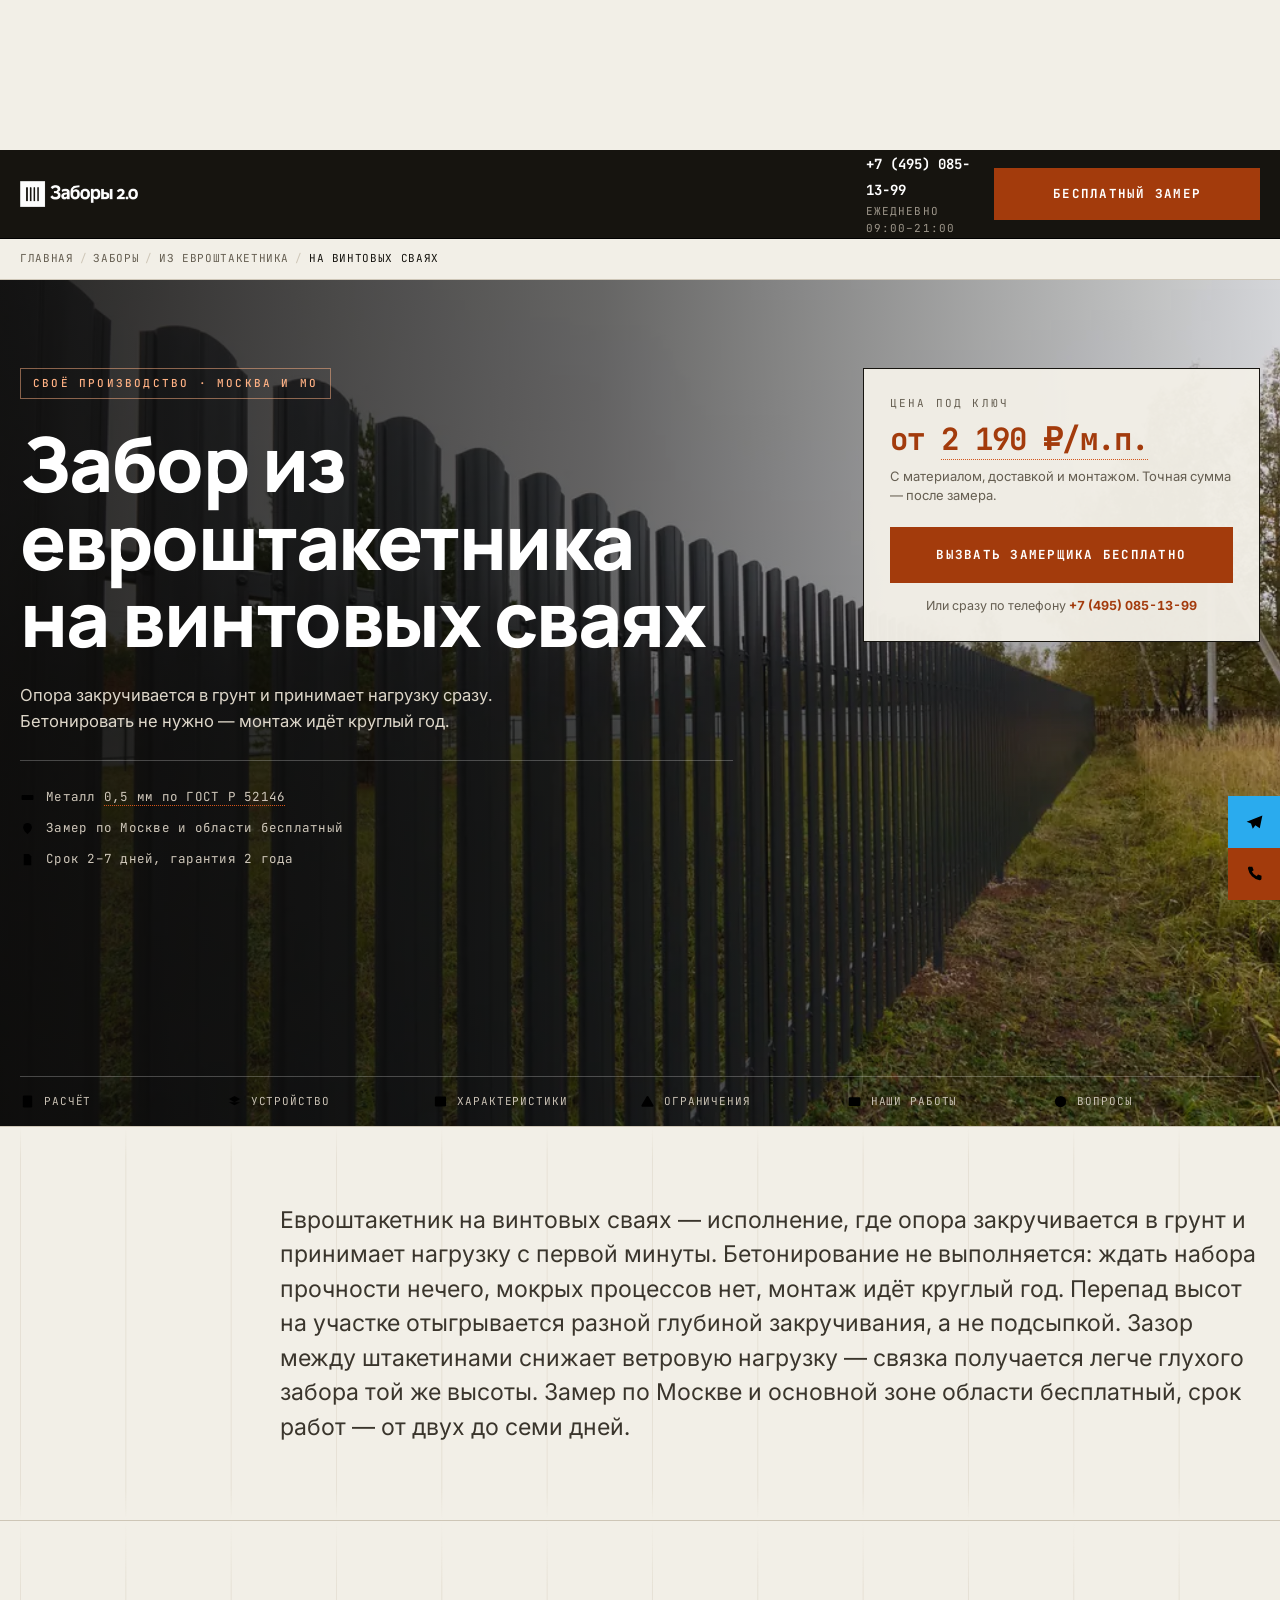
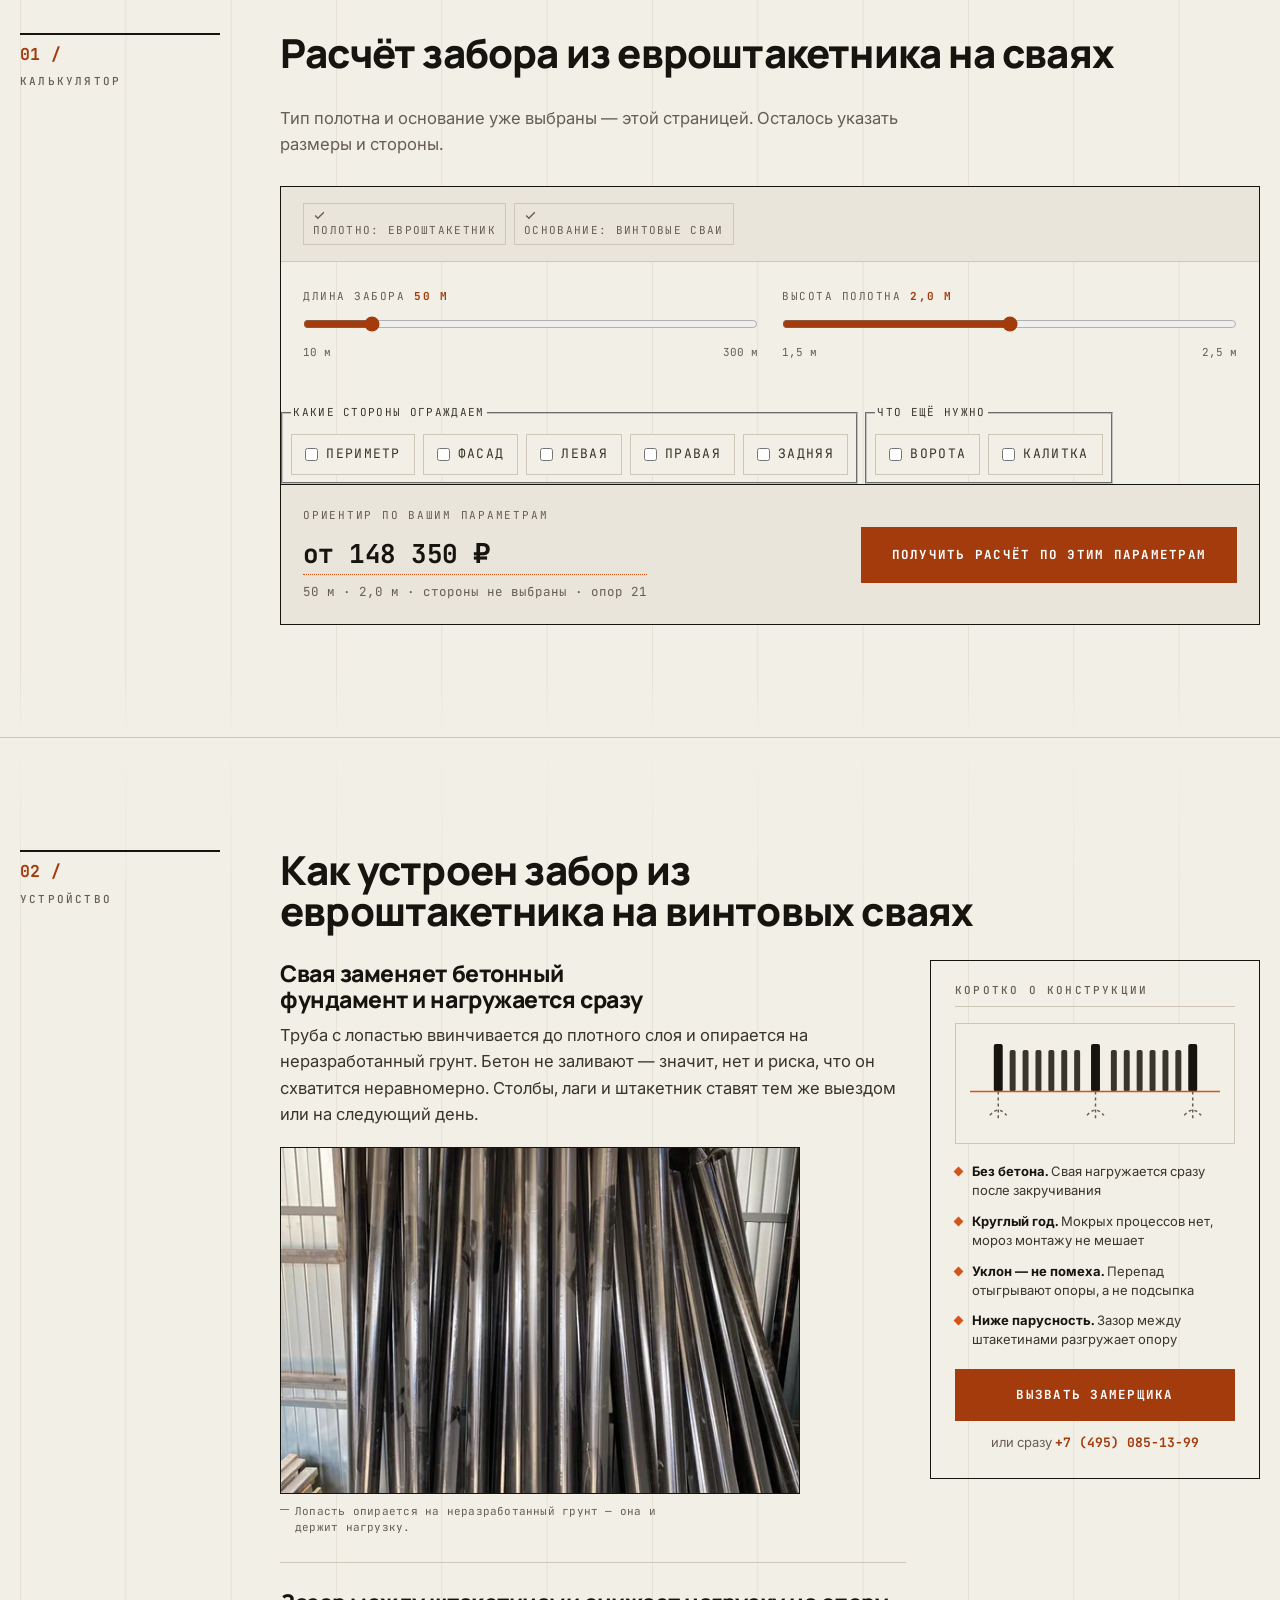
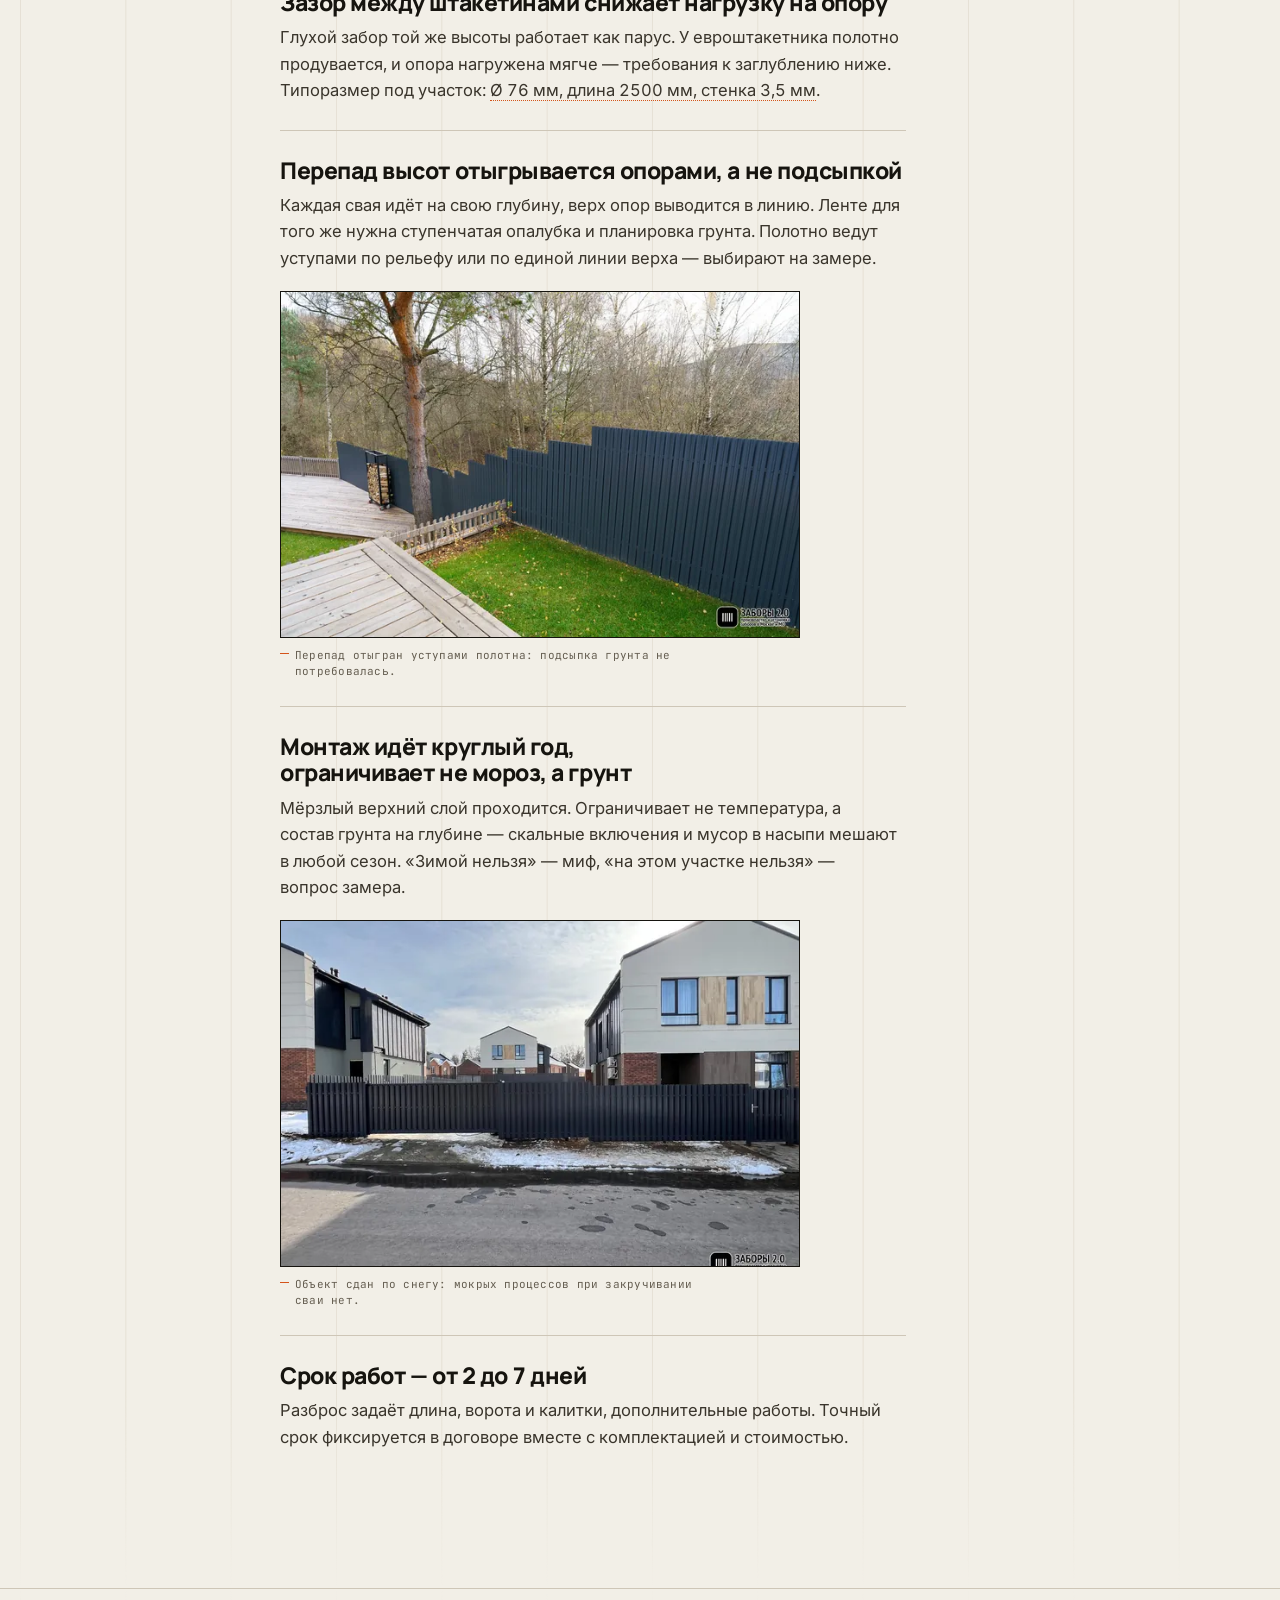
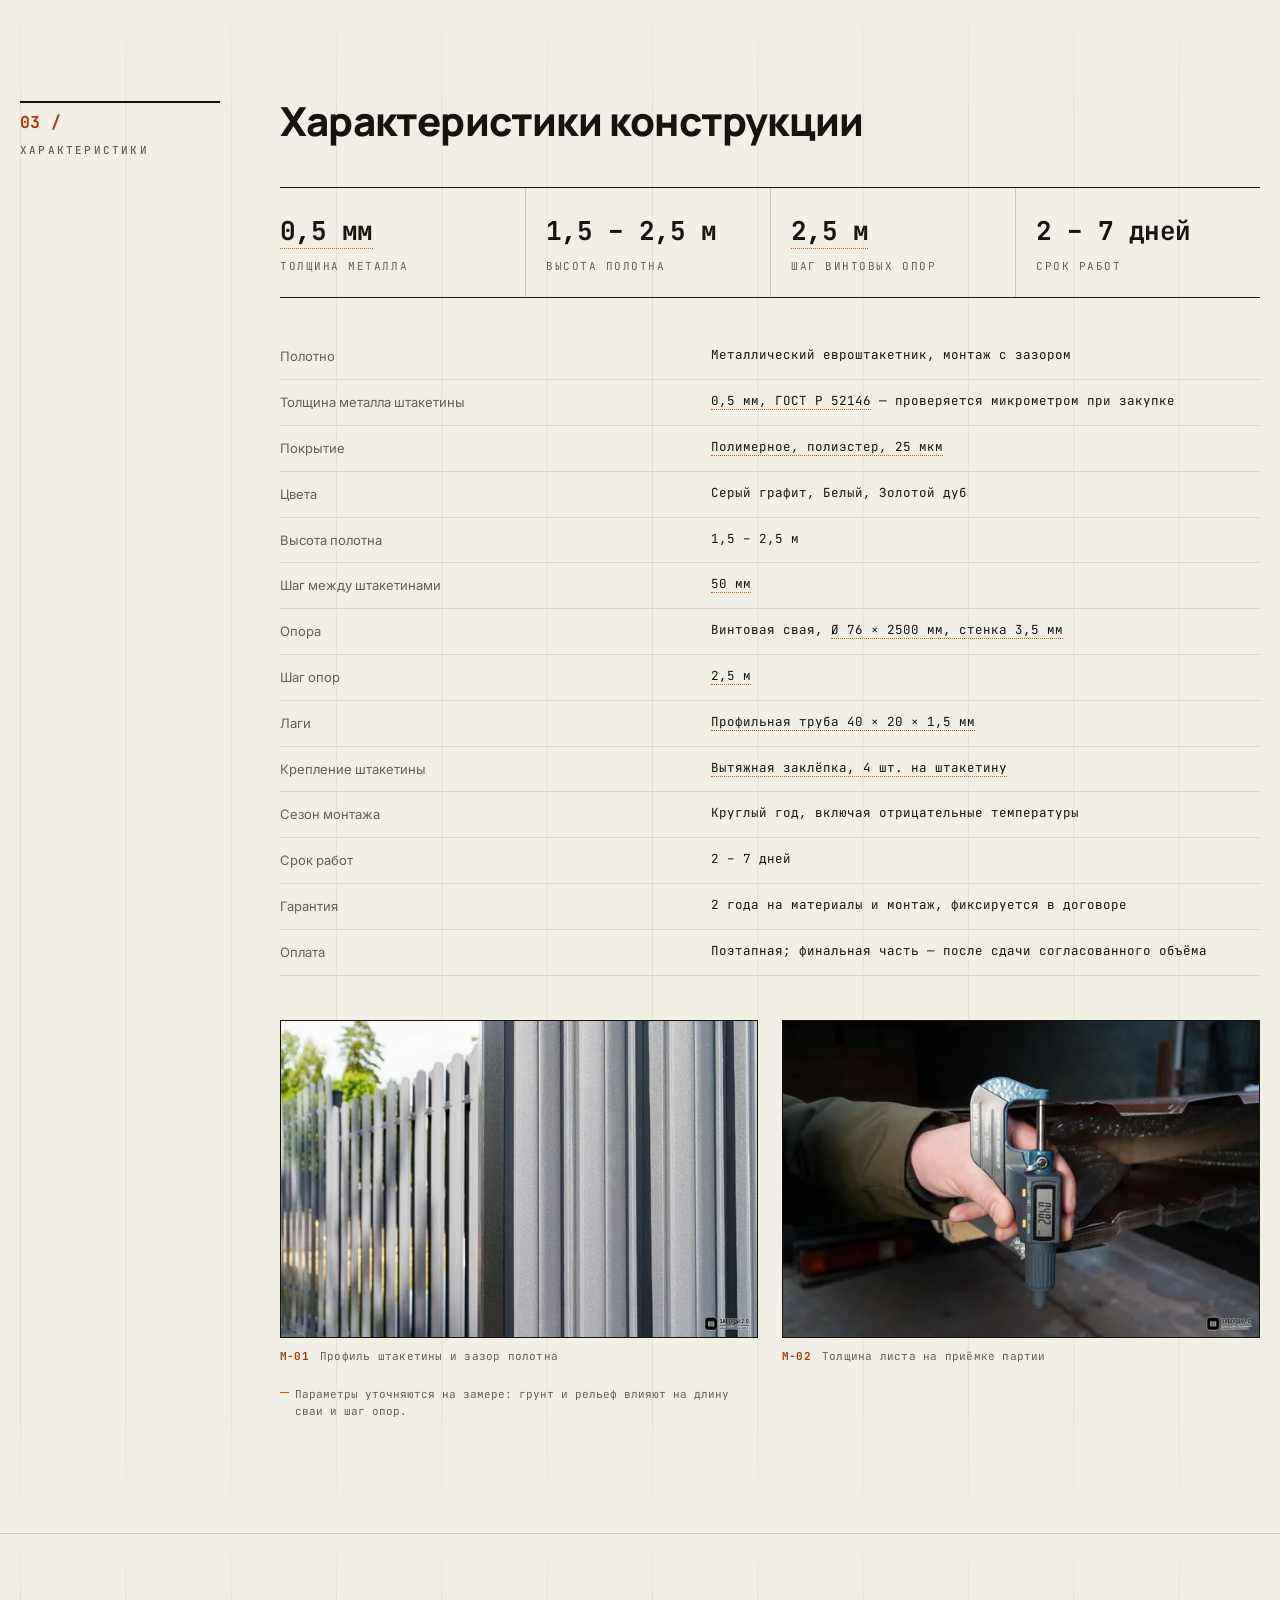
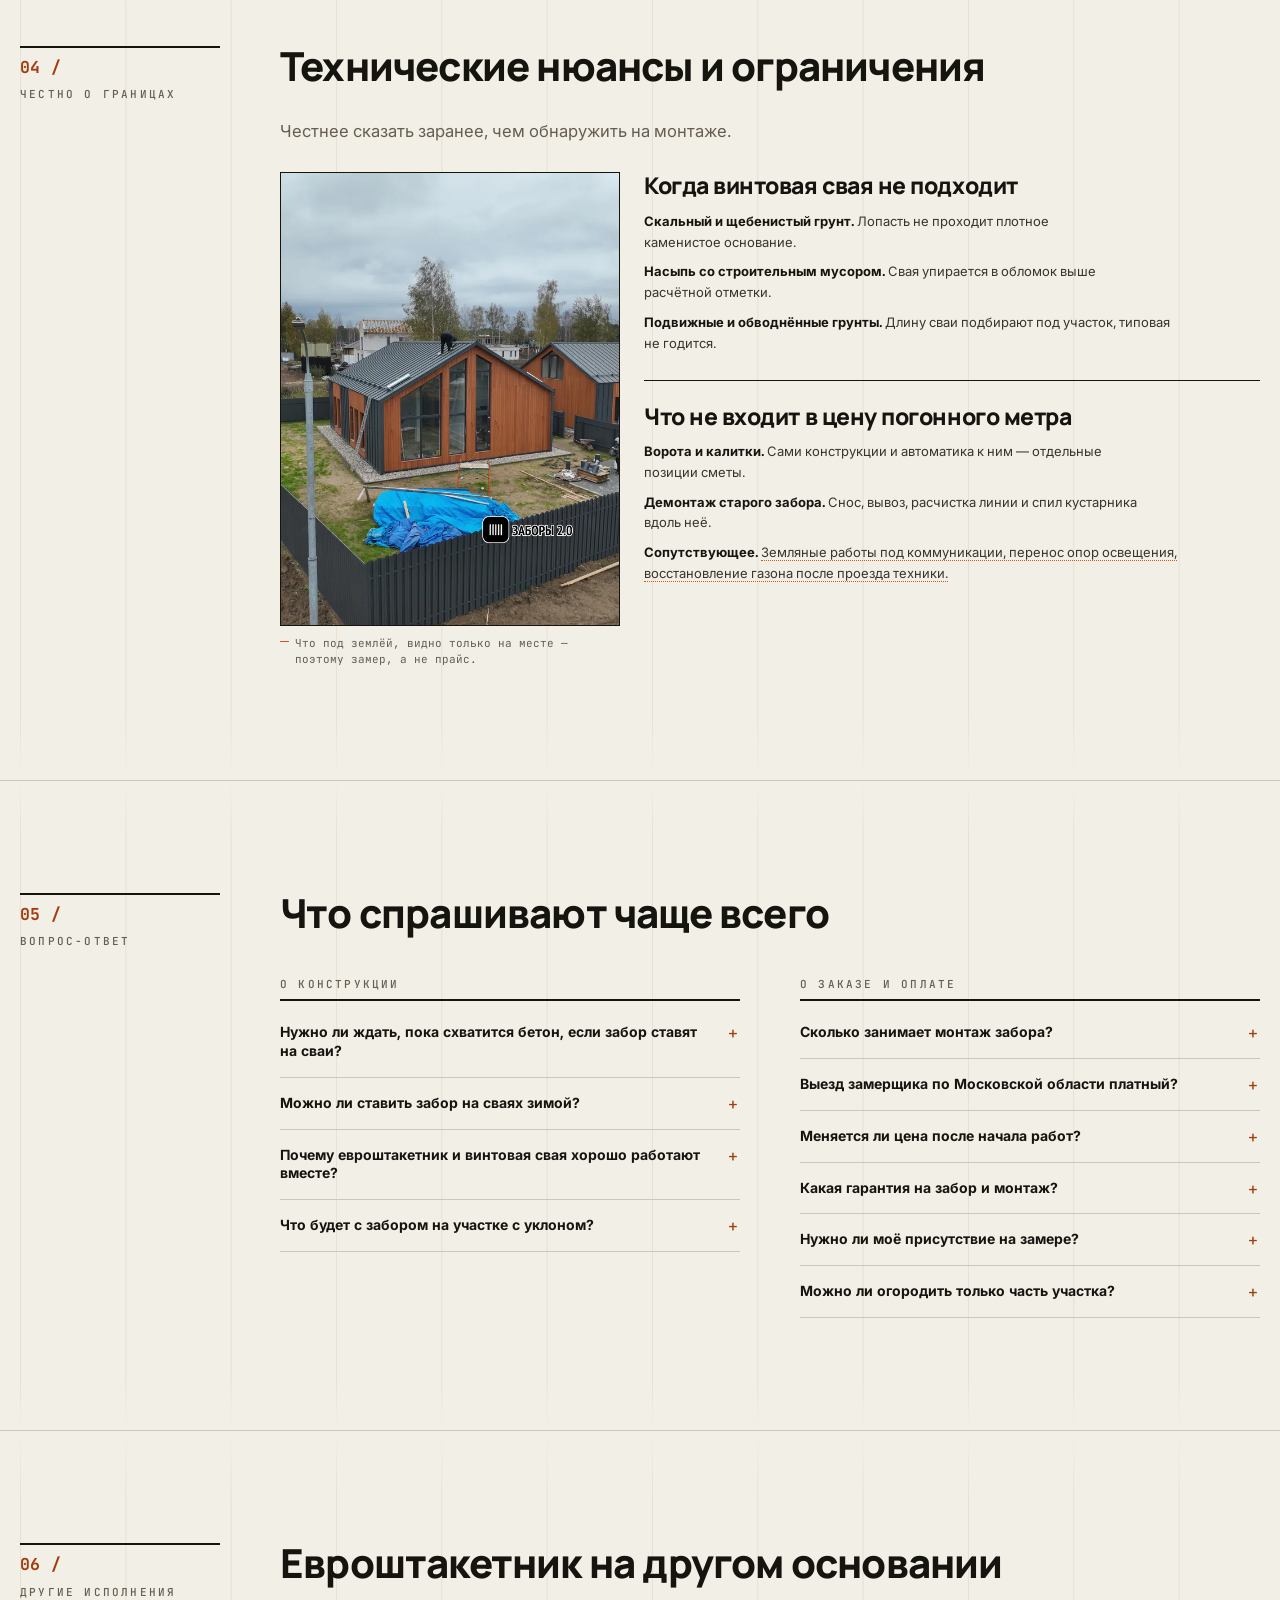
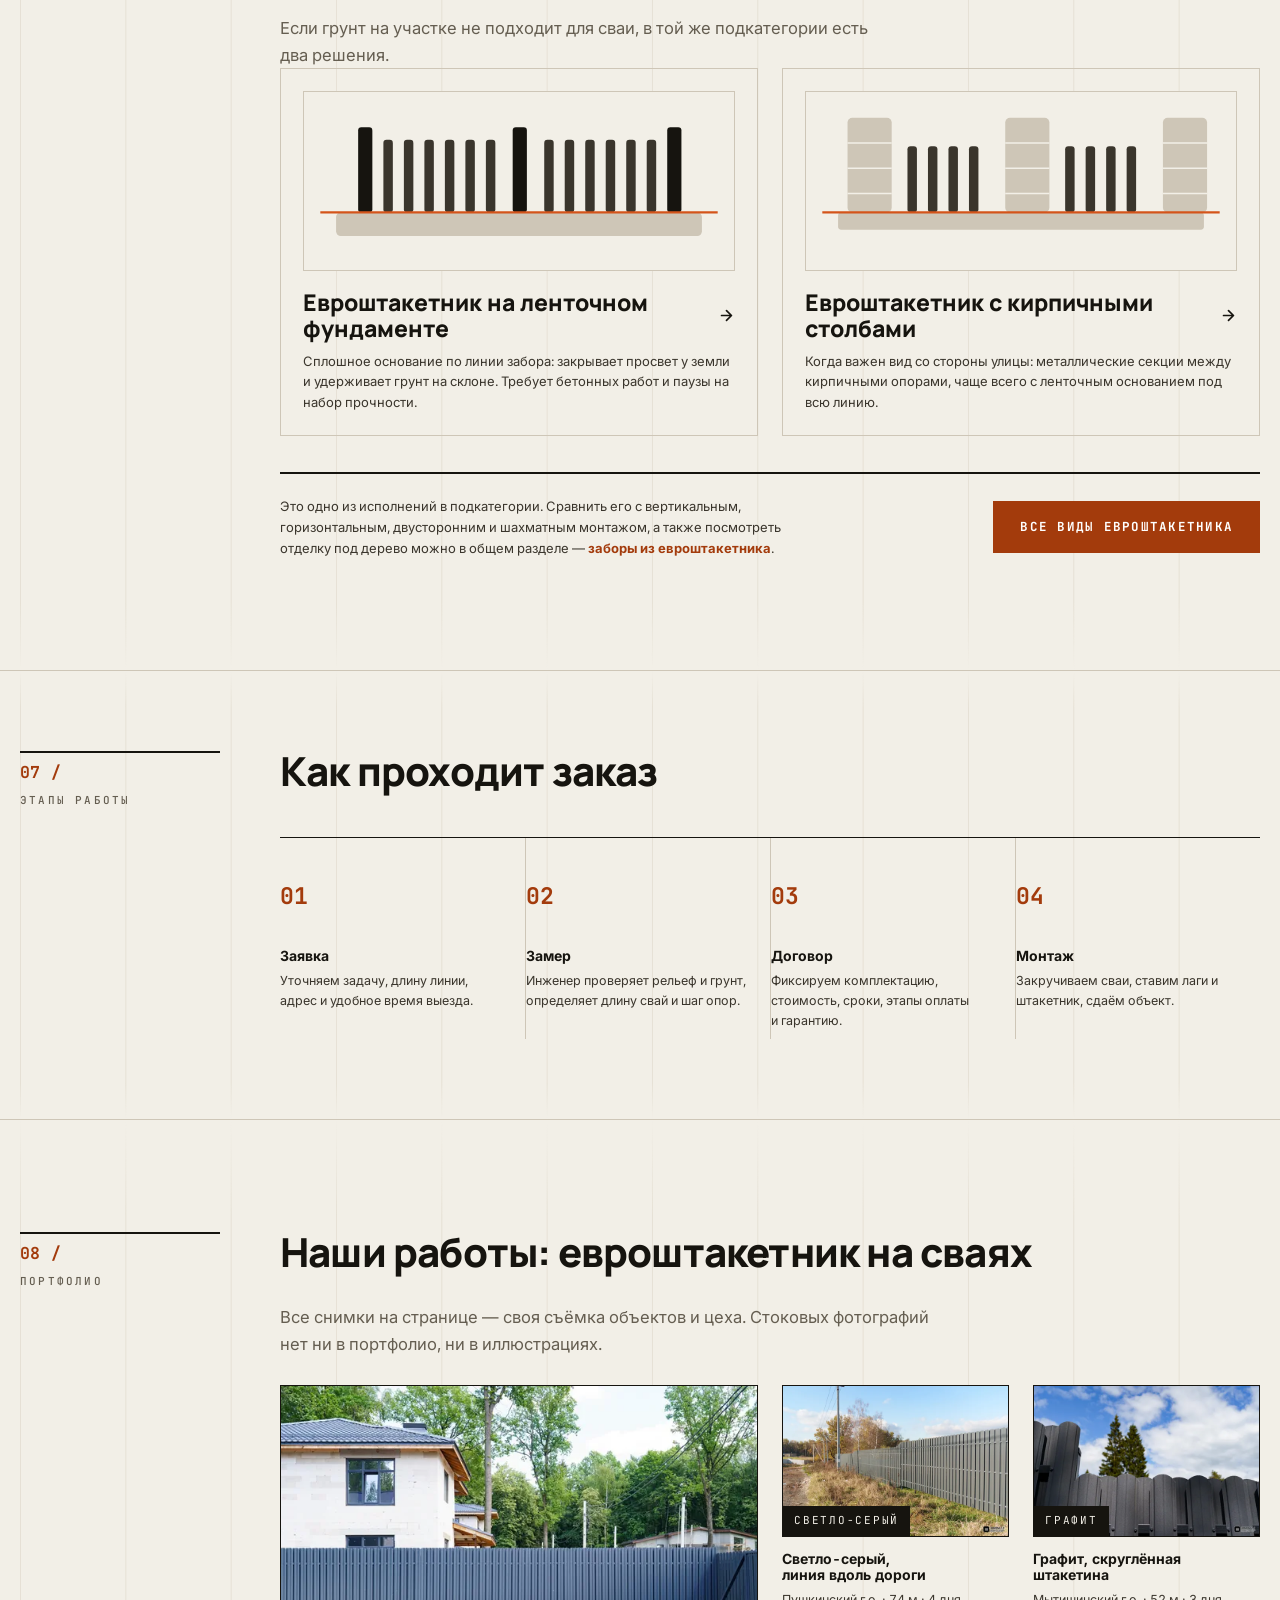
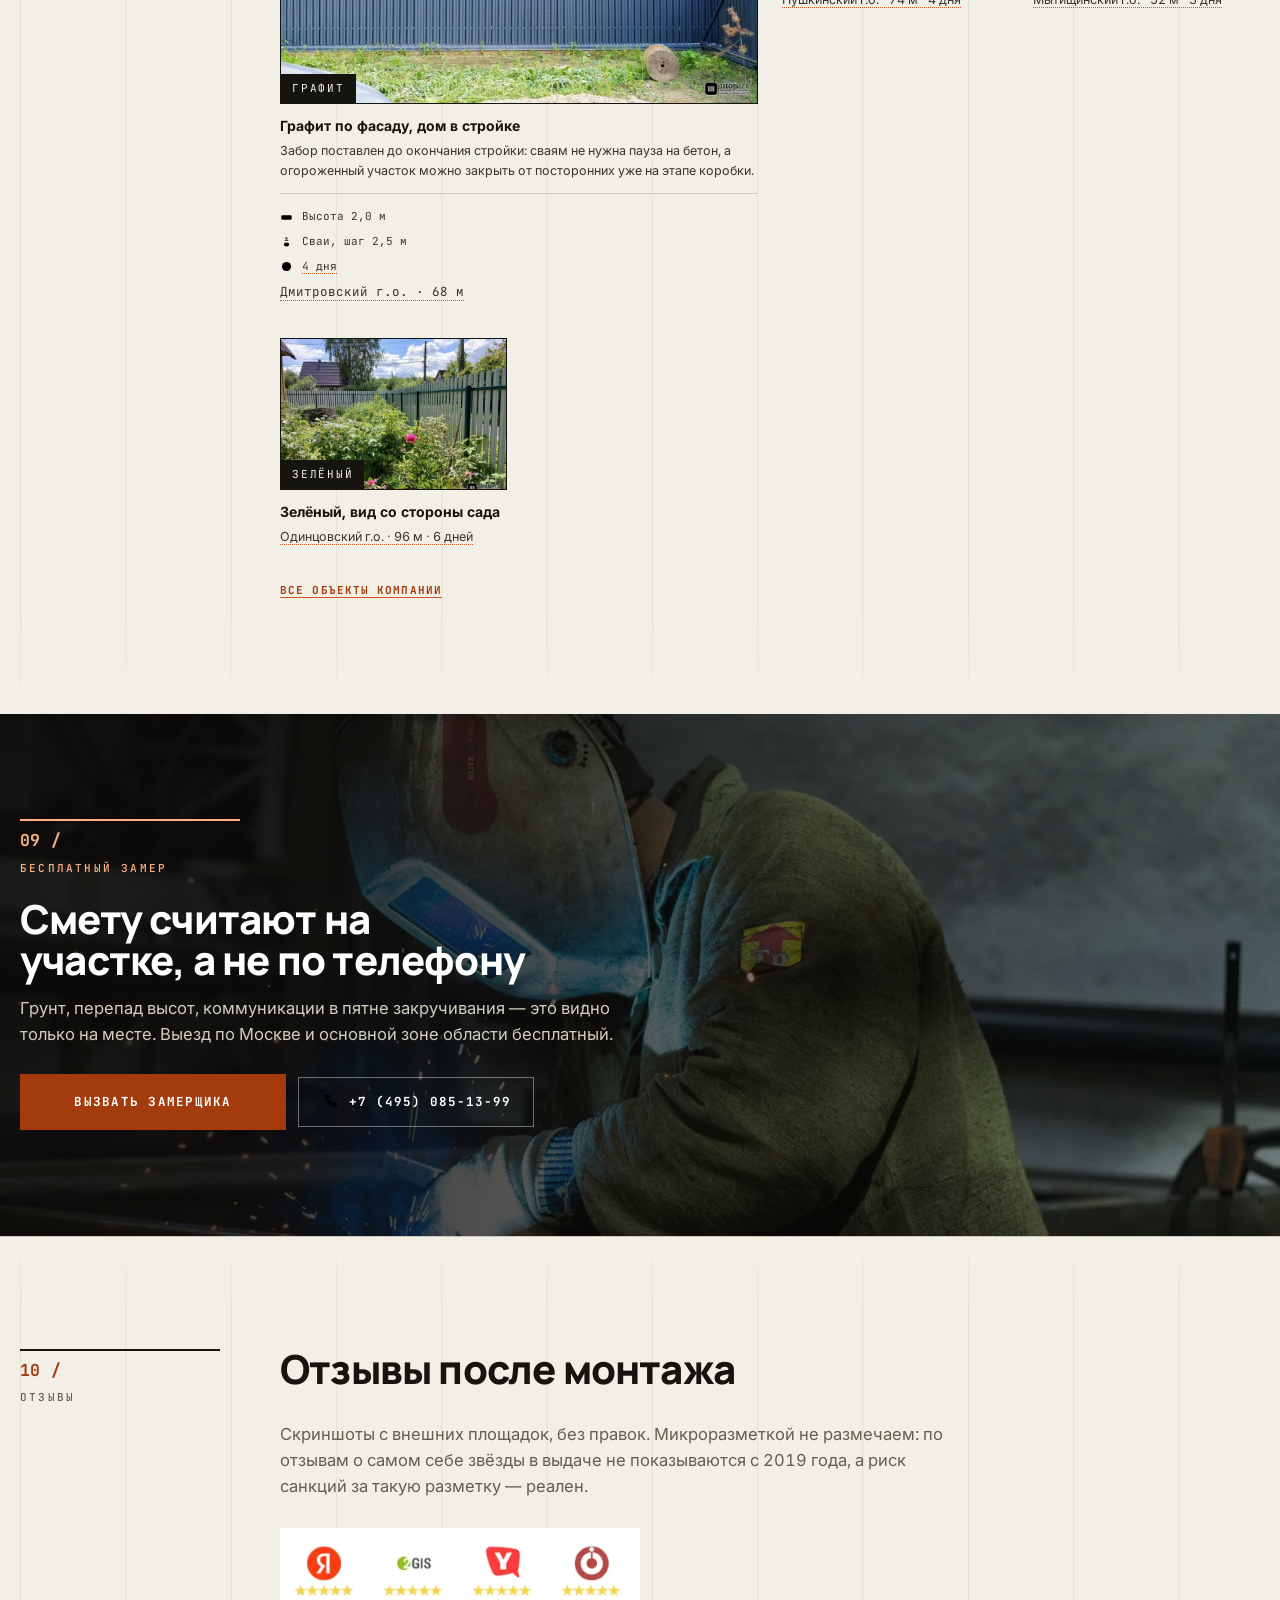
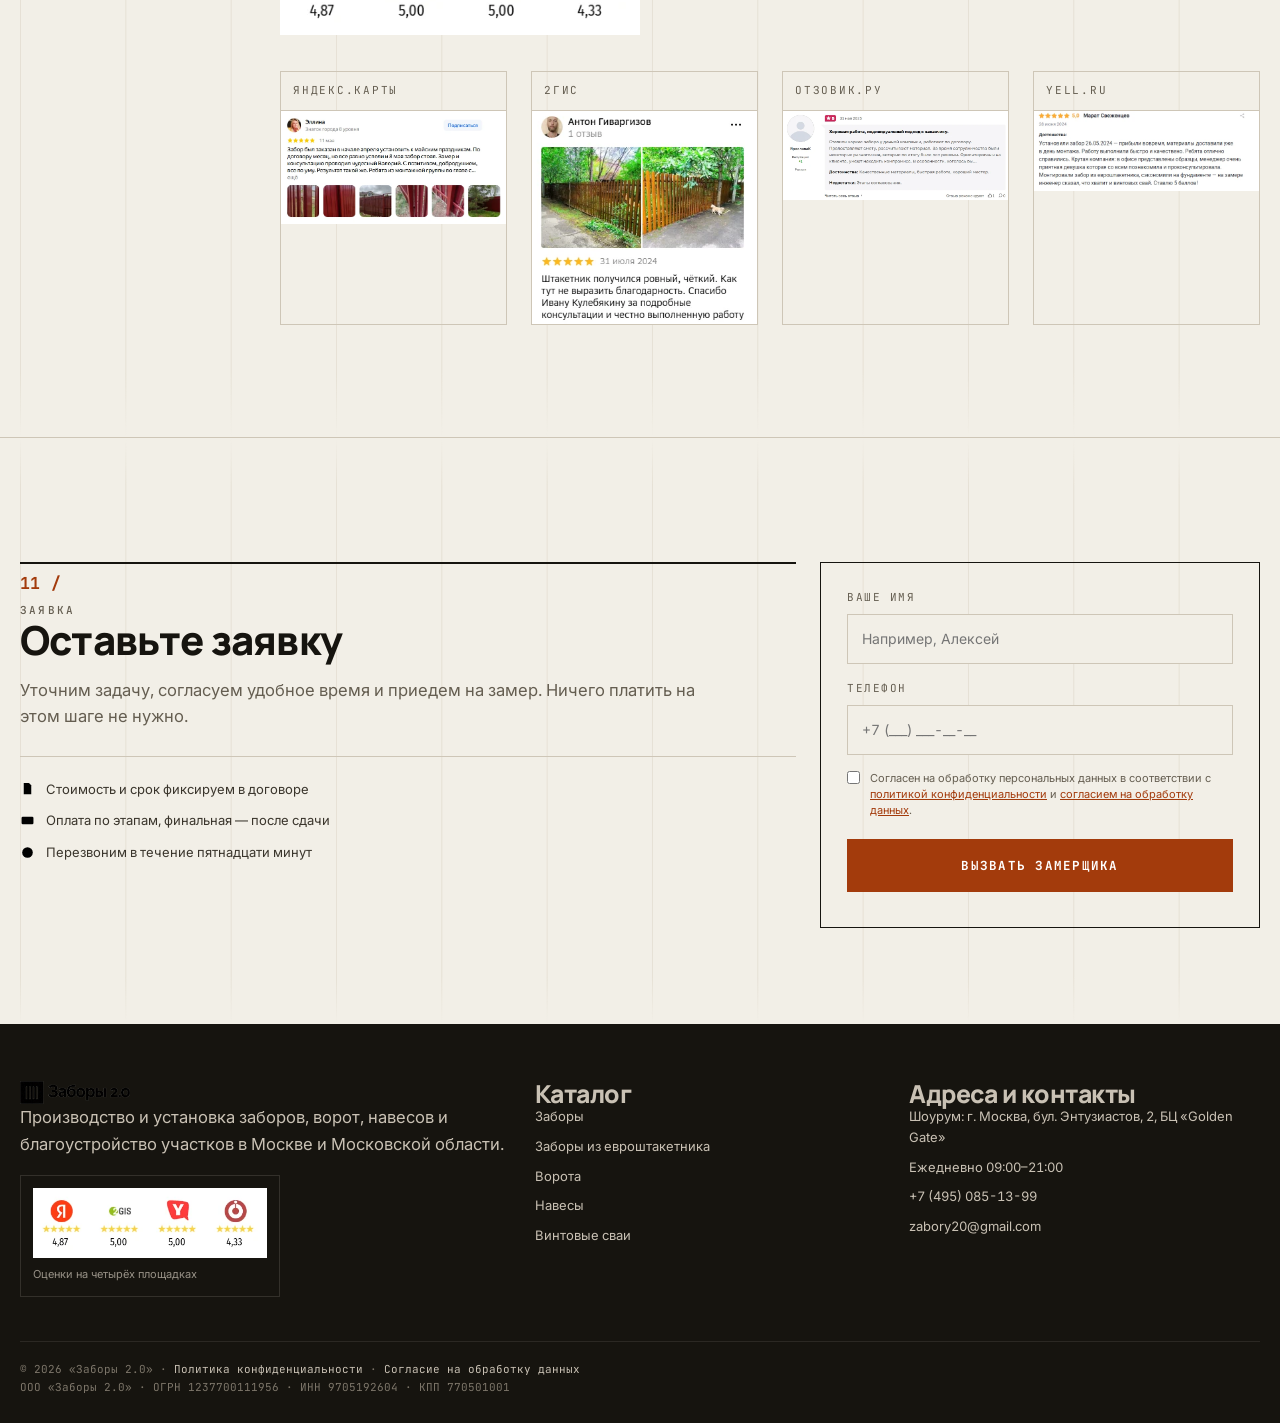
==== commit 39b3fc8c: "Направление «Продажа» в жанре присланных примеров + жёсткие правки вёрстки Владелец прислал alex-dei" ====
--- a/zabory/evroshtaketnik/na-vintovyh-svayah-cherteg/index.html
+++ b/zabory/evroshtaketnik/na-vintovyh-svayah-cherteg/index.html
@@ -258,7 +258,7 @@
 @media (min-width:1080px){.hero{padding:88px 0 0;min-height:min(94svh,980px);
   display:grid;align-content:space-between}}
 .hero-grid{display:grid;gap:40px var(--gutter)}
-@media (min-width:1080px){.hero-grid.g12{grid-template-columns:repeat(12,minmax(0,1fr));
+@media (min-width:900px){.hero-grid.g12{grid-template-columns:repeat(12,minmax(0,1fr));
   align-items:start}
   .hero-grid > *:first-child{grid-column:span 7}
   .hero-grid > aside{grid-column:span 4 / -1}}
@@ -303,13 +303,25 @@
 .jump .ic{width:15px;height:15px;color:#8b8377;flex:none}
 .jump a:hover .ic{color:var(--signal)}
 
+
+/* На 320–400 px правый блок шапки (телефон + кнопка) шире самой строки.
+   Телефон остаётся ссылкой в подвале и в плавающей кнопке. */
+@media (max-width:440px){
+  .header-phone,.header-hours{display:none}
+  .header-right{gap:10px}
+  .logo-img{width:92px}
+}
+@media (max-width:479px){
+  .calc-choice{font-size:10px;letter-spacing:.06em}
+  .calc-locked{gap:6px}
+}
+
 /* ── КНОПКИ: прямоугольник, без скруглений ────────────────────────── */
 .btn{display:inline-flex;align-items:center;justify-content:center;gap:9px;
   font-family:var(--mono);font-size:12.5px;font-weight:700;letter-spacing:.1em;
   text-transform:uppercase;padding:15px 26px;border:1px solid var(--signal-ink);
   background:var(--signal-ink);color:#fff;cursor:pointer;transition:background .15s}
 .btn:hover{background:#8a300a;text-decoration:none;color:#fff}
-.btn:not(.btn--block){min-width:270px}
 .btn--lg{padding:17px 30px}
 /* у кнопки в шапке две надписи: длинная и короткая. Показывается одна */
 .cta-short{display:none}
@@ -354,7 +366,7 @@
 
 /* ── УСТРОЙСТВО: пункты листа, разделённые линейками ──────────────── */
 .prose-grid{display:grid;gap:48px var(--gutter);margin-top:var(--step)}
-@media (min-width:1080px){.prose-grid.g12{grid-template-columns:minmax(0,1fr) 330px;
+@media (min-width:900px){.prose-grid.g12{grid-template-columns:minmax(0,1fr) 330px;
   align-items:start}}
 .chunk{padding:26px 0;border-top:1px solid var(--rule)}
 .chunk:first-of-type{border-top:0;padding-top:0}
@@ -433,7 +445,7 @@
 
 /* ── ОГРАНИЧЕНИЯ ──────────────────────────────────────────────────── */
 .ogr-grid{display:grid;gap:var(--step) var(--gutter);margin-top:var(--step)}
-@media (min-width:1080px){.ogr-grid.g12{grid-template-columns:340px minmax(0,1fr);
+@media (min-width:900px){.ogr-grid.g12{grid-template-columns:340px minmax(0,1fr);
   align-items:start}}
 .ogr-photo{margin:0;position:relative}
 .ogr-photo img{width:100%;aspect-ratio:3/4;object-fit:cover;border:1px solid var(--ink)}
@@ -552,8 +564,10 @@
 .band-phone:hover{background:rgba(255,255,255,.09);color:#fff;text-decoration:none}
 
 /* ── ОТЗЫВЫ: одна лента, ровный низ ───────────────────────────────── */
-.rating-strip{display:block;width:min(100%,380px);height:auto;margin-top:var(--step);
-  border:1px solid var(--rule);padding:10px;background:var(--paper)}
+.rating-strip{display:block;width:min(100%,360px);height:auto;margin-top:var(--step)}
+/* поля и рамка — на обёртке, а не на самом снимке: иначе коробка
+   перестаёт совпадать с его пропорцией */
+.footer-rating .rating-strip{margin-top:0}
 .rev-collage{display:grid;gap:var(--gutter);margin-top:36px;align-items:start}
 @media (min-width:760px){.rev-collage{grid-template-columns:repeat(2,1fr)}}
 @media (min-width:1180px){.rev-collage{grid-template-columns:repeat(4,1fr)}}
@@ -567,7 +581,7 @@
 #zayavka{padding:76px 0}
 @media (min-width:1080px){#zayavka{padding:96px 0}}
 .zay-grid{display:grid;gap:40px var(--gutter);margin-top:var(--step)}
-@media (min-width:1080px){.zay-grid.g12{grid-template-columns:minmax(0,1fr) 440px;
+@media (min-width:900px){.zay-grid.g12{grid-template-columns:minmax(0,1fr) 440px;
   align-items:start}}
 .zay-say h2{font-size:var(--t-head)}
 .zay-text{margin-top:16px;color:var(--muted);max-width:60ch}
@@ -619,7 +633,63 @@
   padding:5px 9px;color:var(--muted)}
 .rise{opacity:1;transform:none}
 .g12{display:grid;gap:var(--step) var(--gutter);grid-template-columns:1fr}
-@media (min-width:900px){.g12{grid-template-columns:repeat(12,minmax(0,1fr))}}
+/* Утилита на двенадцать колонок НЕ применяется к элементам со своей
+   сеткой: иначе она перебивает их в щели между порогами и колонки
+   схлопываются. Так и было — карточка цены в 54 px при 920 px окна. */
+@media (min-width:900px){
+  .g12:not(.hero-grid):not(.prose-grid):not(.ogr-grid):not(.zay-grid):not(.diptih)
+    {grid-template-columns:repeat(12,minmax(0,1fr))}
+}
+
+
+/* ── Правила, которых не хватало ─────────────────────────────────────
+   `height:auto` для всех картинок: у плашки рейтингов в подвале нет
+   класса, и без этого она сжималась с 425 px до 234 при нетронутой
+   высоте 127 — снимок раздавлен по горизонтали. */
+img{height:auto}
+.footer-rating img{width:100%;max-width:250px}
+.footer-rating span{display:block;font-size:11px;margin-top:8px;opacity:.72}
+
+/* Наименьшая ширина кнопки не должна быть больше места под неё */
+.btn{max-width:100%}
+.btn:not(.btn--block){min-width:min(266px,100%)}
+
+/* Колонка сетки по умолчанию не сжимается уже своего содержимого
+   и растягивает обёртку. Разрешаем сжиматься. */
+.hero-grid > *,.prose-grid > *,.ogr-grid > *,.zay-grid > *,
+.cards > *,.calc-grid > *{min-width:0}
+
+/* Узкий экран: у калькулятора отнимали поля, надписи не влезали */
+@media (max-width:479px){
+  .calc{padding:18px}
+  .calc-choice{font-size:9.5px;letter-spacing:.04em;flex-wrap:wrap}
+  .calc-locked{gap:6px}
+}
+
+
+/* ── Правила, которых не хватало ─────────────────────────────────────
+   `height:auto` для всех картинок: у плашки рейтингов в подвале нет
+   класса, и без этого она сжималась с 425 px до 234 при нетронутой
+   высоте 127 — снимок раздавлен по горизонтали. */
+img{height:auto}
+.footer-rating img{width:100%;max-width:250px}
+.footer-rating span{display:block;font-size:11px;margin-top:8px;opacity:.72}
+
+/* Наименьшая ширина кнопки не должна быть больше места под неё */
+.btn{max-width:100%}
+.btn:not(.btn--block){min-width:min(266px,100%)}
+
+/* Колонка сетки по умолчанию не сжимается уже своего содержимого
+   и растягивает обёртку. Разрешаем сжиматься. */
+.hero-grid > *,.prose-grid > *,.ogr-grid > *,.zay-grid > *,
+.cards > *,.calc-grid > *{min-width:0}
+
+/* Узкий экран: у калькулятора отнимали поля, надписи не влезали */
+@media (max-width:479px){
+  .calc{padding:18px}
+  .calc-choice{font-size:9.5px;letter-spacing:.04em;flex-wrap:wrap}
+  .calc-locked{gap:6px}
+}
 
 /* Мера набора — потолок последним правилом */
 .section-head p,.chunk p,.card p,.sister p,.mother p,.spec-note,.qa p,
